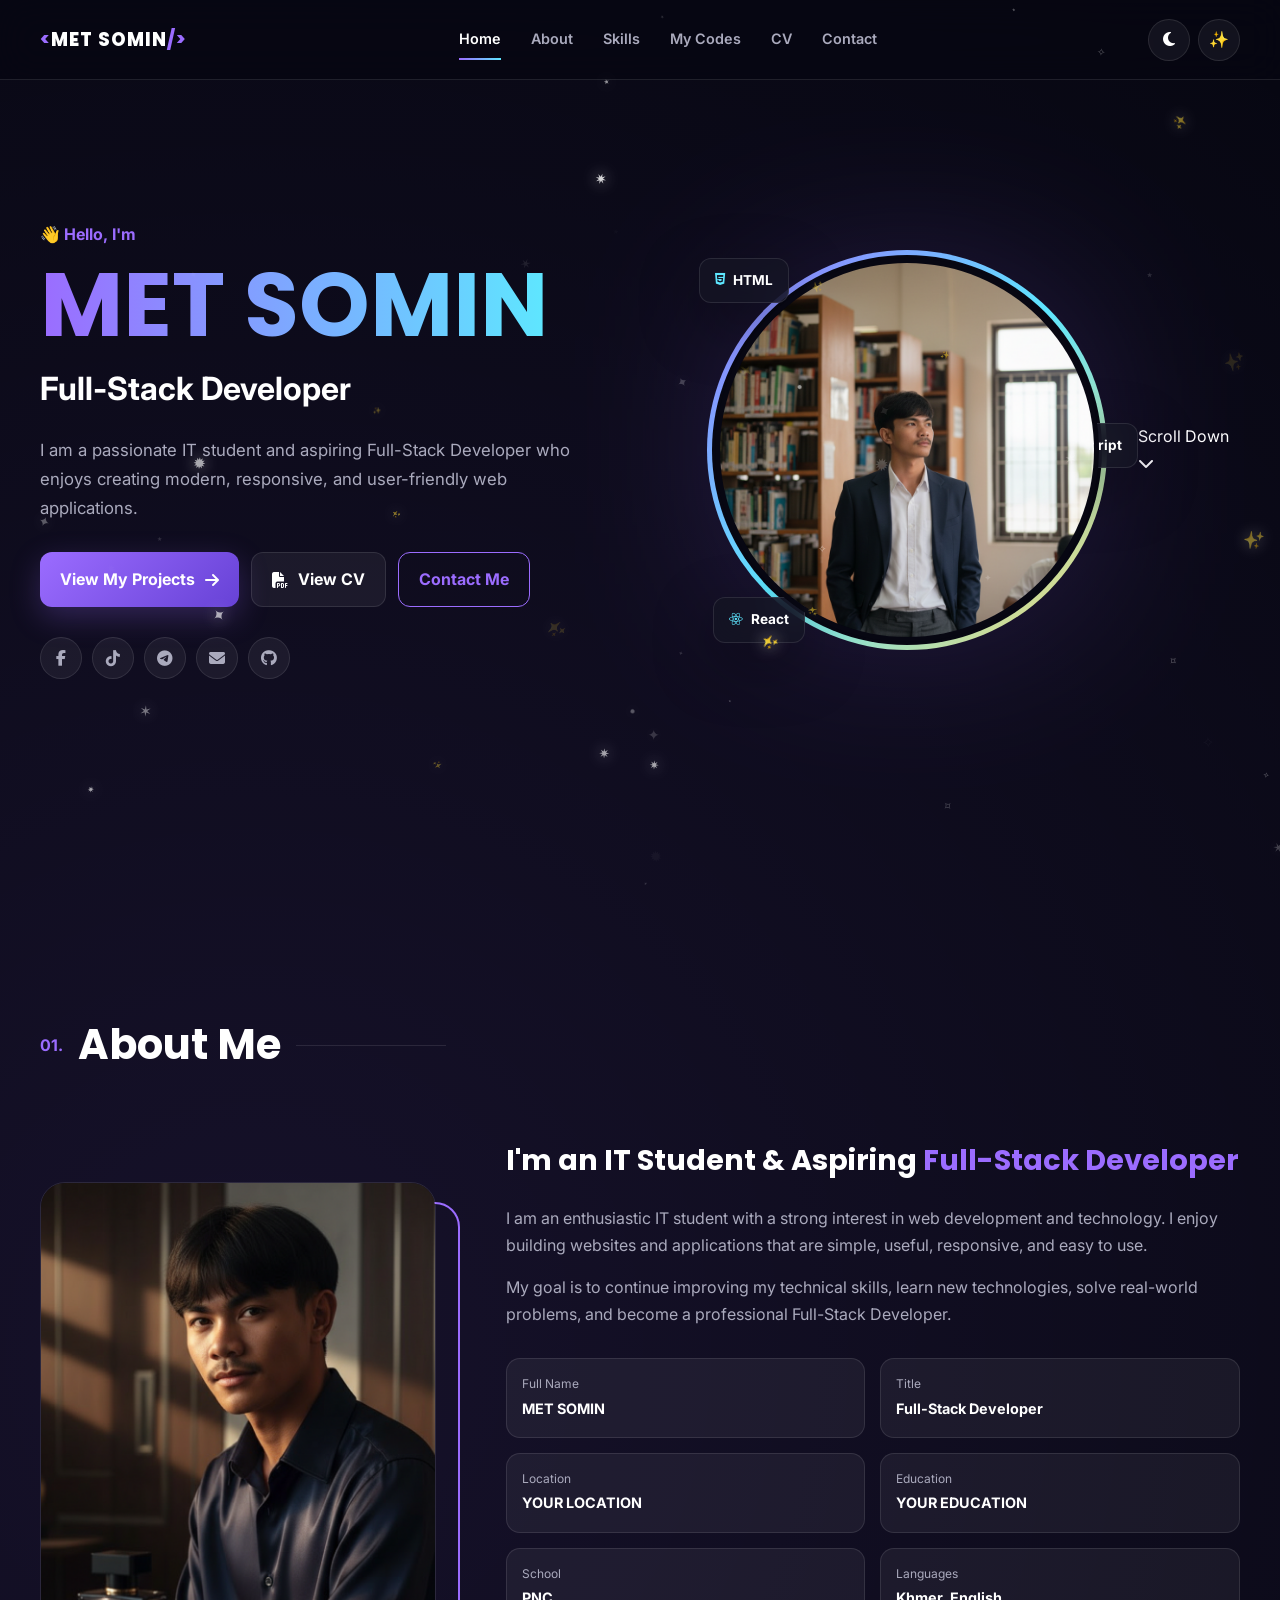
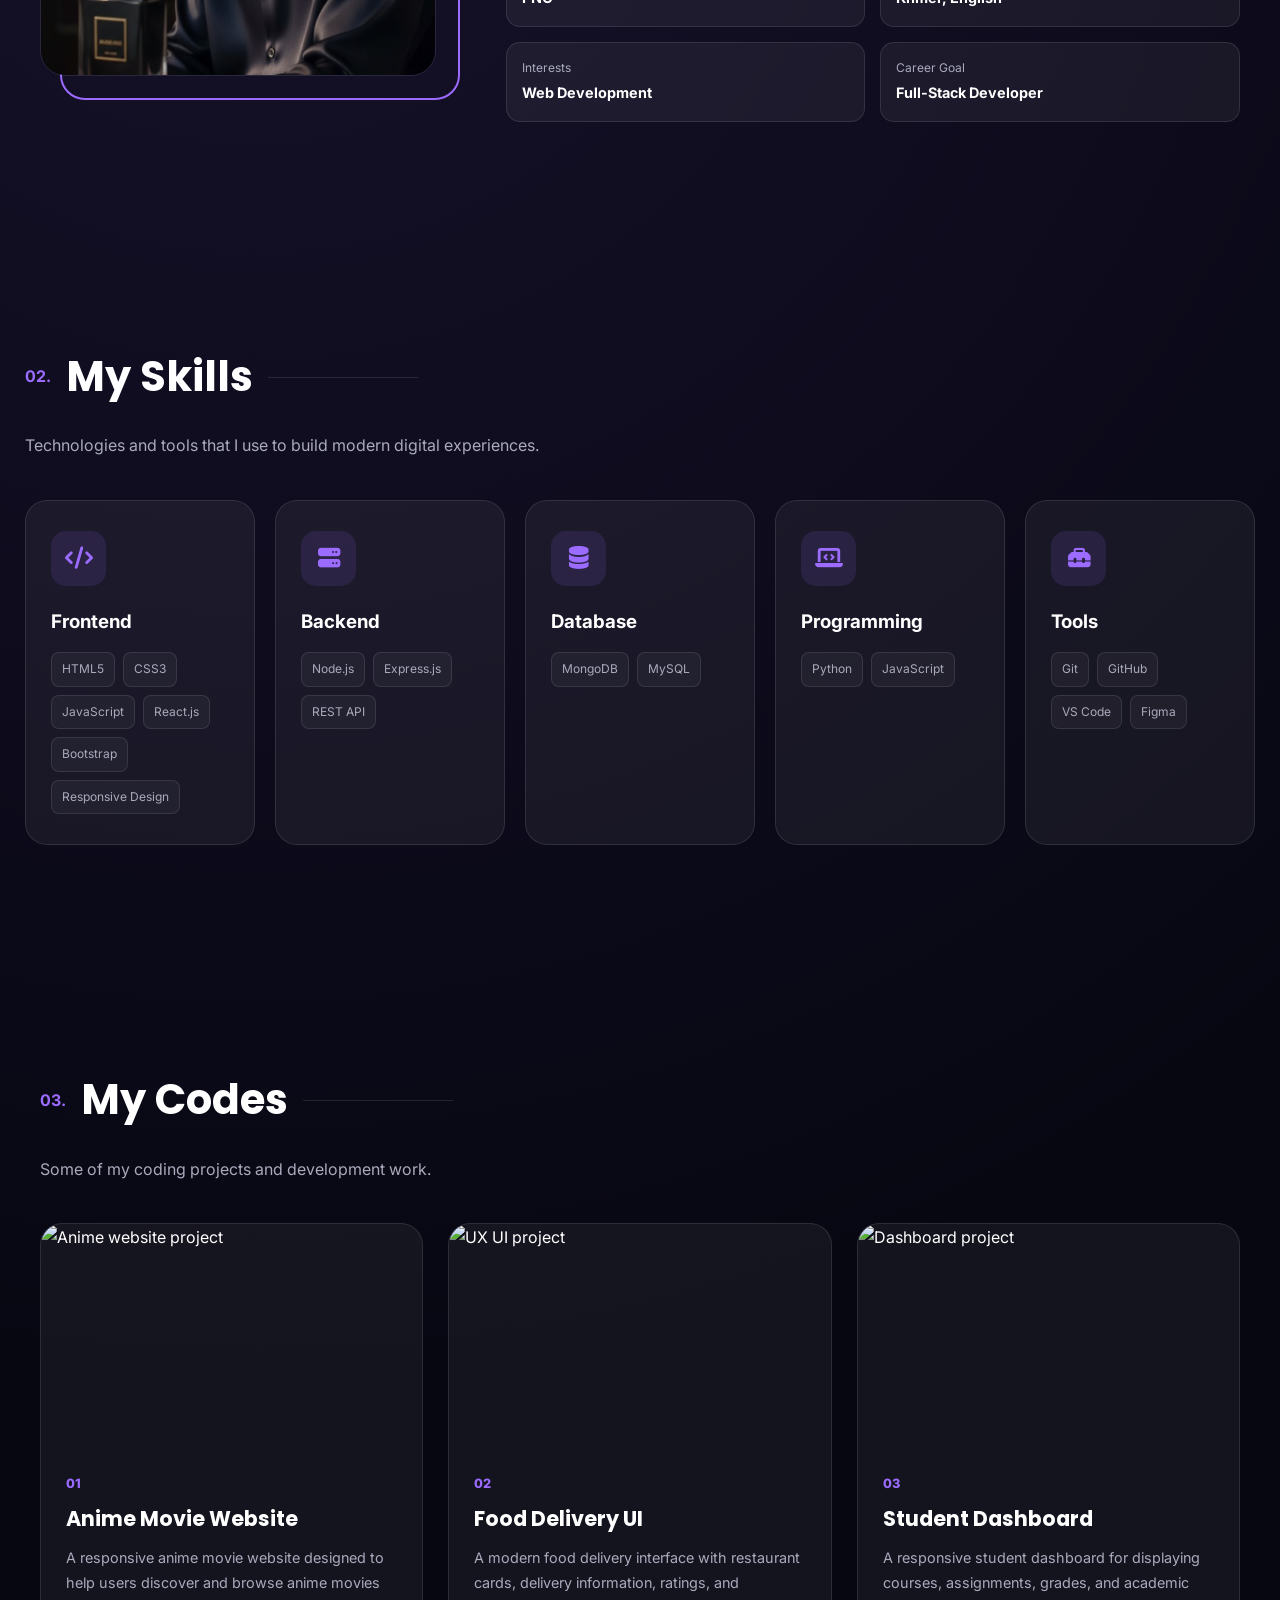
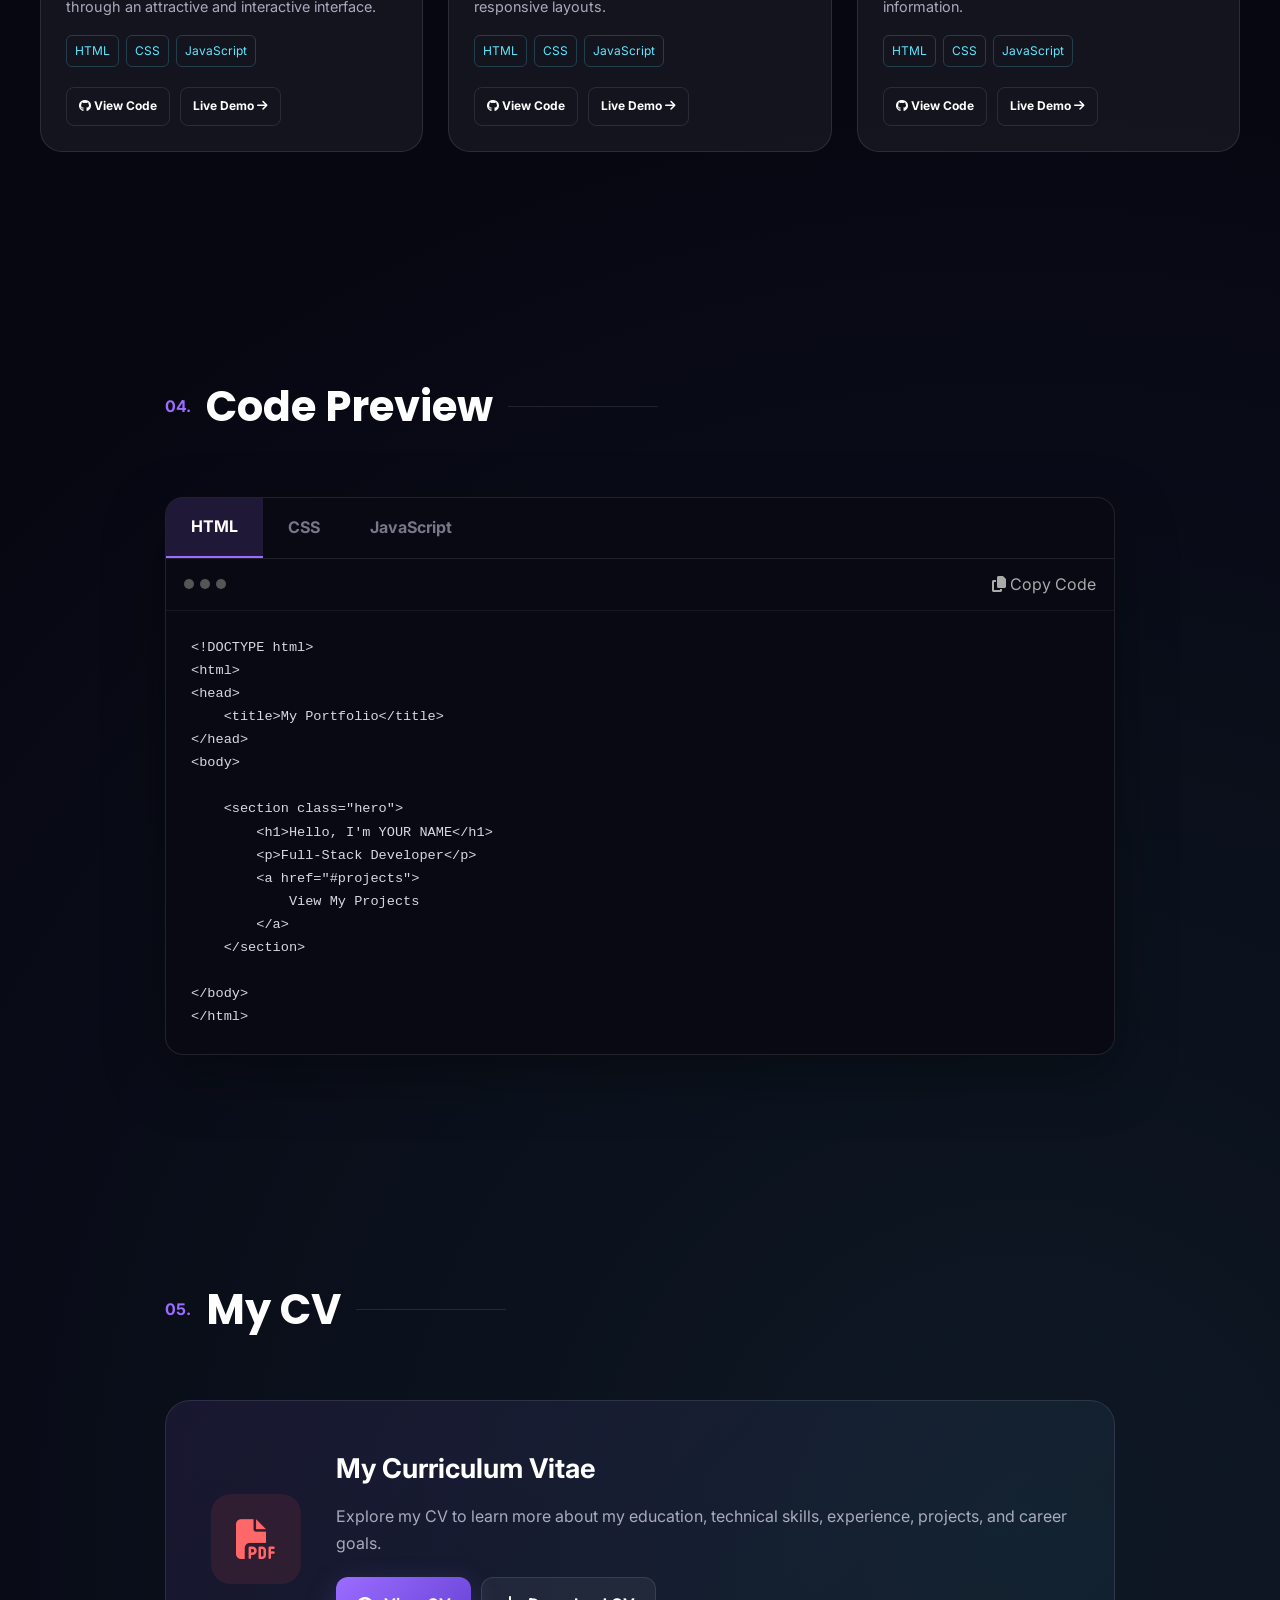
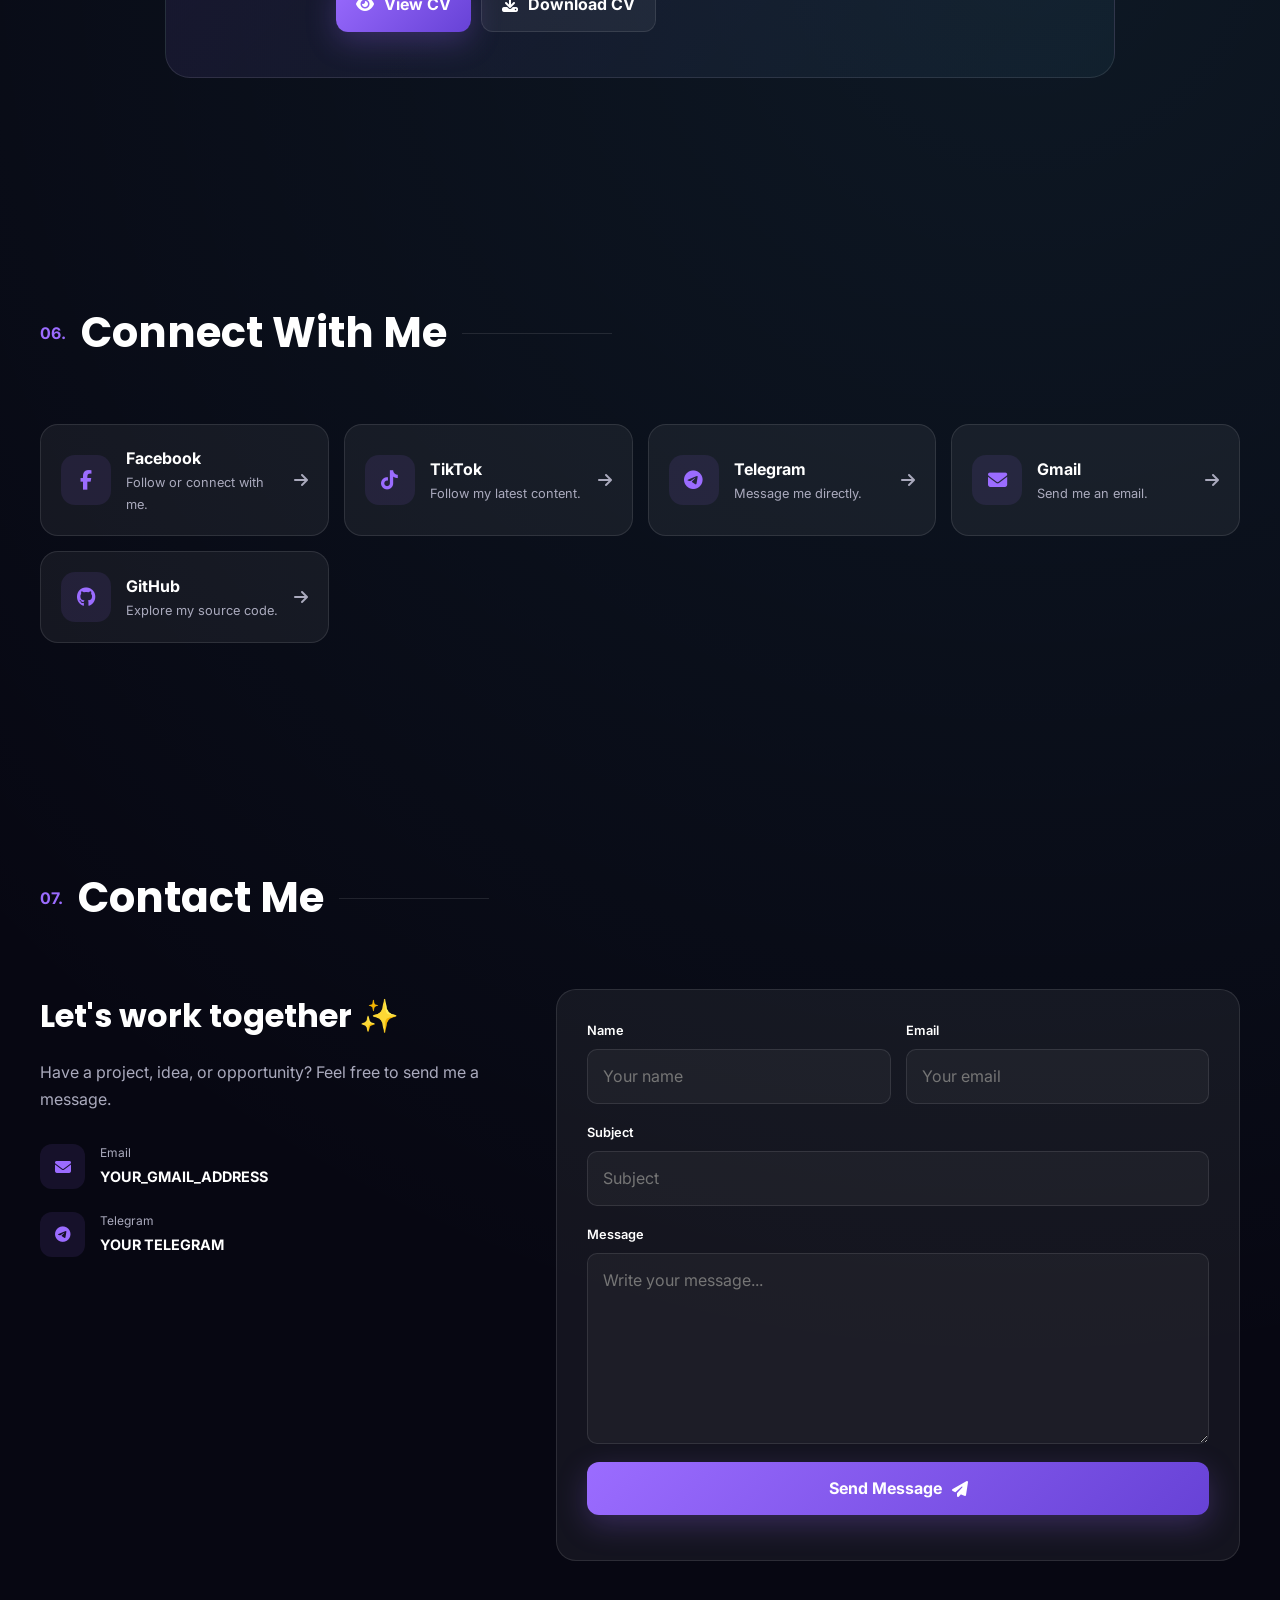
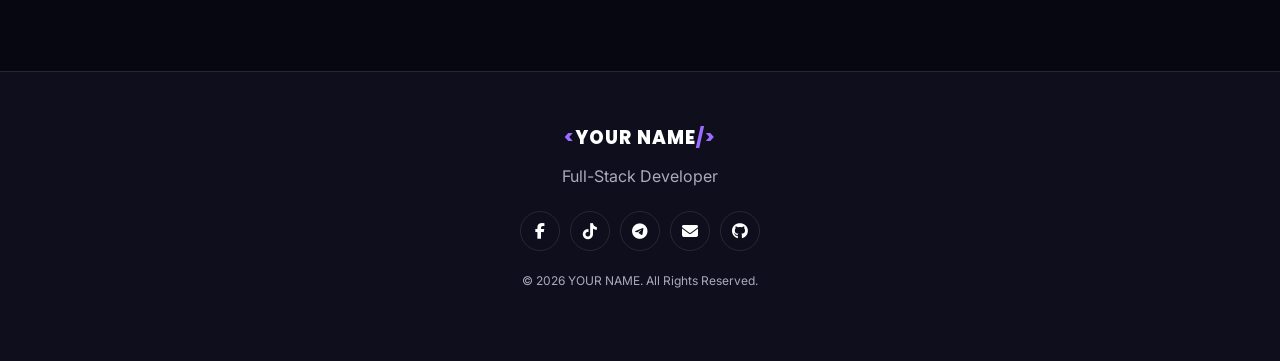
==== index.html @ 74f1720f "create hosting website" ====
<!DOCTYPE html>
<html lang="en">
<head>
    <meta charset="UTF-8">
    <meta name="viewport" content="width=device-width, initial-scale=1.0">

    <meta name="description"
        content="Personal portfolio of a Full-Stack Developer and IT Student.">

    <title>MET SOMIN | Full-Stack Developer</title>

    <!-- Google Font -->
    <link rel="preconnect" href="https://fonts.googleapis.com">
    <link rel="preconnect" href="https://fonts.gstatic.com" crossorigin>
    <link
        href="https://fonts.googleapis.com/css2?family=Inter:wght@400;500;600;700;800&family=Poppins:wght@400;500;600;700;800&display=swap"
        rel="stylesheet">

    <!-- Font Awesome -->
    <link
        rel="stylesheet"
        href="https://cdnjs.cloudflare.com/ajax/libs/font-awesome/6.5.2/css/all.min.css">

    <link rel="stylesheet" href="./CSS/style.css">
</head>

<body>

    <!-- Falling Sparkles -->
    <canvas id="sparkleCanvas"></canvas>

    <!-- ================= NAVBAR ================= -->
    <header class="navbar">
        <div class="nav-container">

            <a href="#home" class="logo">
                <span>&lt;</span>MET SOMIN<span>/&gt;</span>
            </a>

            <nav id="navMenu">
                <a href="#home" class="nav-link active">Home</a>
                <a href="#about" class="nav-link">About</a>
                <a href="#skills" class="nav-link">Skills</a>
                <a href="#projects" class="nav-link">My Codes</a>
                <a href="#cv" class="nav-link">CV</a>
                <a href="#contact" class="nav-link">Contact</a>
            </nav>

            <div class="nav-actions">
                <button id="themeBtn" class="icon-btn" title="Change theme">
                    <i class="fas fa-moon"></i>
                </button>

                <button id="sparkleBtn" class="icon-btn" title="Toggle sparkles">
                    ✨
                </button>

                <button id="menuBtn" class="menu-btn">
                    <i class="fas fa-bars"></i>
                </button>
            </div>

        </div>
    </header>


    <!-- ================= HERO ================= -->
    <main>

        <section id="home" class="hero section">

            <div class="hero-content">

                <div class="hero-text reveal">

                    <p class="small-title">
                        👋 Hello, I'm
                    </p>

                    <h1>
                        <span>MET SOMIN</span>
                    </h1>

                    <h2>
                        Full-Stack Developer
                    </h2>

                    <p class="hero-description">
                        I am a passionate IT student and aspiring Full-Stack
                        Developer who enjoys creating modern, responsive,
                        and user-friendly web applications.
                    </p>

                    <div class="hero-buttons">
                        <a href="#projects" class="btn primary-btn">
                            View My Projects
                            <i class="fas fa-arrow-right"></i>
                        </a>

                        <a href="YOUR_CV.pdf"
                           class="btn secondary-btn"
                           target="_blank">
                            <i class="fas fa-file-pdf"></i>
                            View CV
                        </a>

                        <a href="#contact" class="btn outline-btn">
                            Contact Me
                        </a>
                    </div>

                    <!-- Social icons -->
                    <div class="social-icons">

                        <a href="YOUR_FACEBOOK_URL"
                           target="_blank"
                           aria-label="Facebook">
                            <i class="fab fa-facebook-f"></i>
                        </a>

                        <a href="YOUR_TIKTOK_URL"
                           target="_blank"
                           aria-label="TikTok">
                            <i class="fab fa-tiktok"></i>
                        </a>

                        <a href="YOUR_TELEGRAM_URL"
                           target="_blank"
                           aria-label="Telegram">
                            <i class="fab fa-telegram"></i>
                        </a>

                        <a href="mailto:YOUR_GMAIL_ADDRESS"
                           aria-label="Gmail">
                            <i class="fas fa-envelope"></i>
                        </a>

                        <a href="YOUR_GITHUB_URL"
                           target="_blank"
                           aria-label="GitHub">
                            <i class="fab fa-github"></i>
                        </a>

                    </div>

                </div>


                <!-- Profile Image -->
                <div class="hero-image reveal">

                    <div class="image-glow"></div>

                    <div class="profile-wrapper">
                        <img
                            src="./Images/Formal Student Portrait.png"
                            alt="Profile picture of YOUR NAME">
                    </div>

                    <div class="floating-card card-one">
                        <i class="fab fa-html5"></i>
                        HTML
                    </div>

                    <div class="floating-card card-two">
                        <i class="fab fa-js"></i>
                        JavaScript
                    </div>

                    <div class="floating-card card-three">
                        <i class="fab fa-react"></i>
                        React
                    </div>

                </div>

            </div>

            <div class="scroll-down">
                <a href="#about">
                    <span>Scroll Down</span>
                    <i class="fas fa-chevron-down"></i>
                </a>
            </div>

        </section>


        <!-- ================= ABOUT ================= -->
        <section id="about" class="section">

            <div class="section-title reveal">
                <span>01.</span>
                <h2>About Me</h2>
                <div></div>
            </div>

            <div class="about-grid">

                <div class="about-image reveal">
                    <img
                        src="./Images/Perfume Promotion.png"
                        alt="YOUR NAME">
                </div>

                <div class="about-content reveal">

                    <h3>
                        I'm an IT Student & Aspiring
                        <span>Full-Stack Developer</span>
                    </h3>

                    <p>
                        I am an enthusiastic IT student with a strong interest
                        in web development and technology. I enjoy building
                        websites and applications that are simple, useful,
                        responsive, and easy to use.
                    </p>

                    <p>
                        My goal is to continue improving my technical skills,
                        learn new technologies, solve real-world problems,
                        and become a professional Full-Stack Developer.
                    </p>

                    <div class="info-grid">

                        <div class="info-item">
                            <span>Full Name</span>
                            <strong>MET SOMIN</strong>
                        </div>

                        <div class="info-item">
                            <span>Title</span>
                            <strong>Full-Stack Developer</strong>
                        </div>

                        <div class="info-item">
                            <span>Location</span>
                            <strong>YOUR LOCATION</strong>
                        </div>

                        <div class="info-item">
                            <span>Education</span>
                            <strong>YOUR EDUCATION</strong>
                        </div>

                        <div class="info-item">
                            <span>School</span>
                            <strong>PNC</strong>
                        </div>

                        <div class="info-item">
                            <span>Languages</span>
                            <strong>Khmer, English</strong>
                        </div>

                        <div class="info-item">
                            <span>Interests</span>
                            <strong>Web Development</strong>
                        </div>

                        <div class="info-item">
                            <span>Career Goal</span>
                            <strong>Full-Stack Developer</strong>
                        </div>

                    </div>

                </div>

            </div>

        </section>


        <!-- ================= SKILLS ================= -->
        <section id="skills" class="section skills-section">

            <div class="section-title reveal">
                <span>02.</span>
                <h2>My Skills</h2>
                <div></div>
            </div>

            <p class="section-description reveal">
                Technologies and tools that I use to build modern
                digital experiences.
            </p>

            <div class="skills-grid">

                <div class="skill-card reveal">
                    <div class="skill-icon">
                        <i class="fas fa-code"></i>
                    </div>

                    <h3>Frontend</h3>

                    <div class="skill-list">
                        <span>HTML5</span>
                        <span>CSS3</span>
                        <span>JavaScript</span>
                        <span>React.js</span>
                        <span>Bootstrap</span>
                        <span>Responsive Design</span>
                    </div>
                </div>


                <div class="skill-card reveal">
                    <div class="skill-icon">
                        <i class="fas fa-server"></i>
                    </div>

                    <h3>Backend</h3>

                    <div class="skill-list">
                        <span>Node.js</span>
                        <span>Express.js</span>
                        <span>REST API</span>
                    </div>
                </div>


                <div class="skill-card reveal">
                    <div class="skill-icon">
                        <i class="fas fa-database"></i>
                    </div>

                    <h3>Database</h3>

                    <div class="skill-list">
                        <span>MongoDB</span>
                        <span>MySQL</span>
                    </div>
                </div>


                <div class="skill-card reveal">
                    <div class="skill-icon">
                        <i class="fas fa-laptop-code"></i>
                    </div>

                    <h3>Programming</h3>

                    <div class="skill-list">
                        <span>Python</span>
                        <span>JavaScript</span>
                    </div>
                </div>


                <div class="skill-card reveal">
                    <div class="skill-icon">
                        <i class="fas fa-toolbox"></i>
                    </div>

                    <h3>Tools</h3>

                    <div class="skill-list">
                        <span>Git</span>
                        <span>GitHub</span>
                        <span>VS Code</span>
                        <span>Figma</span>
                    </div>
                </div>

            </div>

        </section>


        <!-- ================= PROJECTS ================= -->
        <section id="projects" class="section">

            <div class="section-title reveal">
                <span>03.</span>
                <h2>My Codes</h2>
                <div></div>
            </div>

            <p class="section-description reveal">
                Some of my coding projects and development work.
            </p>

            <div class="projects-grid">

                <!-- Project 1 -->
                <article class="project-card reveal">

                    <div class="project-image">
                        <img
                            src="https://images.unsplash.com/photo-1550745165-9bc0b252726f?auto=format&fit=crop&w=900&q=80"
                            alt="Anime website project">

                        <div class="project-overlay">
                            <a href="YOUR_GITHUB_URL"
                               target="_blank">
                                <i class="fab fa-github"></i>
                            </a>

                            <a href="#"
                               target="_blank">
                                <i class="fas fa-external-link-alt"></i>
                            </a>
                        </div>
                    </div>

                    <div class="project-content">

                        <span class="project-number">01</span>

                        <h3>Anime Movie Website</h3>

                        <p>
                            A responsive anime movie website designed to
                            help users discover and browse anime movies
                            through an attractive and interactive interface.
                        </p>

                        <div class="technologies">
                            <span>HTML</span>
                            <span>CSS</span>
                            <span>JavaScript</span>
                        </div>

                        <div class="project-buttons">
                            <a href="YOUR_GITHUB_URL"
                               target="_blank"
                               class="small-btn">
                                <i class="fab fa-github"></i>
                                View Code
                            </a>

                            <a href="#"
                               class="small-btn">
                                Live Demo
                                <i class="fas fa-arrow-right"></i>
                            </a>
                        </div>

                    </div>

                </article>


                <!-- Project 2 -->
                <article class="project-card reveal">

                    <div class="project-image">
                        <img
                            src="https://images.unsplash.com/photo-1559028012-481c04fa702d?auto=format&fit=crop&w=900&q=80"
                            alt="UX UI project">

                        <div class="project-overlay">
                            <a href="YOUR_GITHUB_URL"
                               target="_blank">
                                <i class="fab fa-github"></i>
                            </a>

                            <a href="#">
                                <i class="fas fa-external-link-alt"></i>
                            </a>
                        </div>
                    </div>

                    <div class="project-content">

                        <span class="project-number">02</span>

                        <h3>Food Delivery UI</h3>

                        <p>
                            A modern food delivery interface with restaurant
                            cards, delivery information, ratings, and
                            responsive layouts.
                        </p>

                        <div class="technologies">
                            <span>HTML</span>
                            <span>CSS</span>
                            <span>JavaScript</span>
                        </div>

                        <div class="project-buttons">
                            <a href="YOUR_GITHUB_URL"
                               target="_blank"
                               class="small-btn">
                                <i class="fab fa-github"></i>
                                View Code
                            </a>

                            <a href="#"
                               class="small-btn">
                                Live Demo
                                <i class="fas fa-arrow-right"></i>
                            </a>
                        </div>

                    </div>

                </article>


                <!-- Project 3 -->
                <article class="project-card reveal">

                    <div class="project-image">
                        <img
                            src="https://images.unsplash.com/photo-1460925895917-afdab827c52f?auto=format&fit=crop&w=900&q=80"
                            alt="Dashboard project">

                        <div class="project-overlay">
                            <a href="YOUR_GITHUB_URL"
                               target="_blank">
                                <i class="fab fa-github"></i>
                            </a>

                            <a href="#">
                                <i class="fas fa-external-link-alt"></i>
                            </a>
                        </div>
                    </div>

                    <div class="project-content">

                        <span class="project-number">03</span>

                        <h3>Student Dashboard</h3>

                        <p>
                            A responsive student dashboard for displaying
                            courses, assignments, grades, and academic
                            information.
                        </p>

                        <div class="technologies">
                            <span>HTML</span>
                            <span>CSS</span>
                            <span>JavaScript</span>
                        </div>

                        <div class="project-buttons">
                            <a href="YOUR_GITHUB_URL"
                               target="_blank"
                               class="small-btn">
                                <i class="fab fa-github"></i>
                                View Code
                            </a>

                            <a href="#"
                               class="small-btn">
                                Live Demo
                                <i class="fas fa-arrow-right"></i>
                            </a>
                        </div>

                    </div>

                </article>

            </div>

        </section>


        <!-- ================= CODE PREVIEW ================= -->
        <section class="section code-section">

            <div class="section-title reveal">
                <span>04.</span>
                <h2>Code Preview</h2>
                <div></div>
            </div>

            <div class="code-container reveal">

                <div class="code-tabs">

                    <button class="code-tab active"
                            data-code="html">
                        HTML
                    </button>

                    <button class="code-tab"
                            data-code="css">
                        CSS
                    </button>

                    <button class="code-tab"
                            data-code="javascript">
                        JavaScript
                    </button>

                </div>

                <div class="code-header">
                    <div class="window-dots">
                        <span></span>
                        <span></span>
                        <span></span>
                    </div>

                    <button id="copyCode">
                        <i class="fas fa-copy"></i>
                        Copy Code
                    </button>
                </div>

                <pre><code id="codeDisplay"></code></pre>

            </div>

        </section>


        <!-- ================= CV ================= -->
        <section id="cv" class="section cv-section">

            <div class="section-title reveal">
                <span>05.</span>
                <h2>My CV</h2>
                <div></div>
            </div>

            <div class="cv-card reveal">

                <div class="cv-icon">
                    <i class="fas fa-file-pdf"></i>
                </div>

                <div class="cv-content">
                    <h3>My Curriculum Vitae</h3>

                    <p>
                        Explore my CV to learn more about my education,
                        technical skills, experience, projects, and
                        career goals.
                    </p>

                    <div class="cv-buttons">

                        <a href="./Images/1efd3f63-4b4e-42d4-b0aa-8f53fbdeb914.png"
                           target="_blank"
                           class="btn primary-btn">
                            <i class="fas fa-eye"></i>
                            View CV
                        </a>

                        <a href="./Images/1efd3f63-4b4e-42d4-b0aa-8f53fbdeb914.png"
                           download
                           class="btn secondary-btn">
                            <i class="fas fa-download"></i>
                            Download CV
                        </a>

                    </div>
                </div>

            </div>

        </section>


        <!-- ================= SOCIAL ================= -->
        <section class="section social-section">

            <div class="section-title reveal">
                <span>06.</span>
                <h2>Connect With Me</h2>
                <div></div>
            </div>

            <div class="social-grid">

                <a href="YOUR_FACEBOOK_URL"
                   target="_blank"
                   class="social-card facebook reveal">

                    <div class="social-card-icon">
                        <i class="fab fa-facebook-f"></i>
                    </div>

                    <div>
                        <h3>Facebook</h3>
                        <p>Follow or connect with me.</p>
                    </div>

                    <i class="fas fa-arrow-right"></i>

                </a>


                <a href="YOUR_TIKTOK_URL"
                   target="_blank"
                   class="social-card tiktok reveal">

                    <div class="social-card-icon">
                        <i class="fab fa-tiktok"></i>
                    </div>

                    <div>
                        <h3>TikTok</h3>
                        <p>Follow my latest content.</p>
                    </div>

                    <i class="fas fa-arrow-right"></i>

                </a>


                <a href="YOUR_TELEGRAM_URL"
                   target="_blank"
                   class="social-card telegram reveal">

                    <div class="social-card-icon">
                        <i class="fab fa-telegram"></i>
                    </div>

                    <div>
                        <h3>Telegram</h3>
                        <p>Message me directly.</p>
                    </div>

                    <i class="fas fa-arrow-right"></i>

                </a>


                <a href="mailto:YOUR_GMAIL_ADDRESS"
                   class="social-card gmail reveal">

                    <div class="social-card-icon">
                        <i class="fas fa-envelope"></i>
                    </div>

                    <div>
                        <h3>Gmail</h3>
                        <p>Send me an email.</p>
                    </div>

                    <i class="fas fa-arrow-right"></i>

                </a>


                <a href="YOUR_GITHUB_URL"
                   target="_blank"
                   class="social-card github reveal">

                    <div class="social-card-icon">
                        <i class="fab fa-github"></i>
                    </div>

                    <div>
                        <h3>GitHub</h3>
                        <p>Explore my source code.</p>
                    </div>

                    <i class="fas fa-arrow-right"></i>

                </a>

            </div>

        </section>


        <!-- ================= CONTACT ================= -->
        <section id="contact" class="section contact-section">

            <div class="section-title reveal">
                <span>07.</span>
                <h2>Contact Me</h2>
                <div></div>
            </div>

            <div class="contact-grid">

                <div class="contact-info reveal">

                    <h3>
                        Let's work together
                        <span>✨</span>
                    </h3>

                    <p>
                        Have a project, idea, or opportunity?
                        Feel free to send me a message.
                    </p>

                    <div class="contact-item">
                        <i class="fas fa-envelope"></i>
                        <div>
                            <span>Email</span>
                            <strong>YOUR_GMAIL_ADDRESS</strong>
                        </div>
                    </div>

                    <div class="contact-item">
                        <i class="fab fa-telegram"></i>
                        <div>
                            <span>Telegram</span>
                            <strong>YOUR TELEGRAM</strong>
                        </div>
                    </div>

                </div>


                <form id="contactForm" class="contact-form reveal">

                    <div class="input-row">

                        <div class="input-group">
                            <label for="name">Name</label>
                            <input
                                type="text"
                                id="name"
                                placeholder="Your name"
                                required>
                        </div>

                        <div class="input-group">
                            <label for="email">Email</label>
                            <input
                                type="email"
                                id="email"
                                placeholder="Your email"
                                required>
                        </div>

                    </div>

                    <div class="input-group">
                        <label for="subject">Subject</label>
                        <input
                            type="text"
                            id="subject"
                            placeholder="Subject"
                            required>
                    </div>

                    <div class="input-group">
                        <label for="message">Message</label>
                        <textarea
                            id="message"
                            rows="6"
                            placeholder="Write your message..."
                            required></textarea>
                    </div>

                    <button type="submit"
                            class="btn primary-btn submit-btn">

                        <span>Send Message</span>
                        <i class="fas fa-paper-plane"></i>

                    </button>

                    <div id="formMessage"></div>

                </form>

            </div>

        </section>

    </main>


    <!-- ================= FOOTER ================= -->
    <footer>

        <div class="footer-content">

            <a href="#home" class="logo">
                <span>&lt;</span>YOUR NAME<span>/&gt;</span>
            </a>

            <p>
                Full-Stack Developer
            </p>

            <div class="footer-social">

                <a href="YOUR_FACEBOOK_URL"
                   target="_blank">
                    <i class="fab fa-facebook-f"></i>
                </a>

                <a href="YOUR_TIKTOK_URL"
                   target="_blank">
                    <i class="fab fa-tiktok"></i>
                </a>

                <a href="YOUR_TELEGRAM_URL"
                   target="_blank">
                    <i class="fab fa-telegram"></i>
                </a>

                <a href="mailto:YOUR_GMAIL_ADDRESS">
                    <i class="fas fa-envelope"></i>
                </a>

                <a href="YOUR_GITHUB_URL"
                   target="_blank">
                    <i class="fab fa-github"></i>
                </a>

            </div>

            <p class="copyright">
                © 2026 YOUR NAME. All Rights Reserved.
            </p>

        </div>

    </footer>


    <!-- Back To Top -->
    <button id="topBtn" class="top-btn">
        <i class="fas fa-arrow-up"></i>
    </button>

    <script src="./JS/style.js"></script>

</body>
</html>
---- CSS/style.css ----
/* ================================
   VARIABLES
================================ */

:root {
    --bg: #070712;
    --bg-secondary: #0e0e1d;
    --card: rgba(255, 255, 255, 0.055);

    --text: #ffffff;
    --text-secondary: #aaaabd;

    --primary: #9b6cff;
    --secondary: #5ee7ff;
    --gold: #ffd76a;

    --border: rgba(255, 255, 255, 0.1);

    --shadow:
        0 20px 60px rgba(0, 0, 0, 0.35);

    --radius: 22px;

    --nav-height: 80px;
}

.light-theme {
    --bg: #f6f7fb;
    --bg-secondary: #ffffff;
    --card: rgba(255, 255, 255, 0.85);

    --text: #151522;
    --text-secondary: #606070;

    --border: rgba(0, 0, 0, 0.08);

    --shadow:
        0 20px 50px rgba(20, 20, 40, 0.1);
}


/* ================================
   RESET
================================ */

* {
    margin: 0;
    padding: 0;
    box-sizing: border-box;
}

html {
    scroll-behavior: smooth;
    scroll-padding-top: 90px;
}

body {
    font-family: "Inter", sans-serif;
    background:
        radial-gradient(
            circle at 20% 20%,
            rgba(155, 108, 255, 0.1),
            transparent 30%
        ),
        radial-gradient(
            circle at 80% 70%,
            rgba(94, 231, 255, 0.08),
            transparent 30%
        ),
        var(--bg);

    color: var(--text);
    line-height: 1.7;
    overflow-x: hidden;

    transition:
        background 0.3s ease,
        color 0.3s ease;
}

body::selection {
    background: var(--primary);
    color: white;
}

a {
    text-decoration: none;
    color: inherit;
}

button,
input,
textarea {
    font: inherit;
}

button {
    cursor: pointer;
}

img {
    max-width: 100%;
    display: block;
}


/* ================================
   SPARKLE CANVAS
================================ */

#sparkleCanvas {
    position: fixed;
    inset: 0;

    width: 100%;
    height: 100%;

    pointer-events: none;
    z-index: 9999;
}


/* ================================
   NAVBAR
================================ */

.navbar {
    position: fixed;
    top: 0;
    left: 0;

    width: 100%;
    height: var(--nav-height);

    z-index: 1000;

    background: rgba(7, 7, 18, 0.7);
    backdrop-filter: blur(18px);
    -webkit-backdrop-filter: blur(18px);

    border-bottom: 1px solid var(--border);
}

.light-theme .navbar {
    background: rgba(255, 255, 255, 0.75);
}

.nav-container {
    max-width: 1250px;
    height: 100%;

    margin: auto;
    padding: 0 25px;

    display: flex;
    align-items: center;
    justify-content: space-between;
}

.logo {
    font-family: "Poppins", sans-serif;
    font-size: 1.15rem;
    font-weight: 800;

    letter-spacing: 1px;

    white-space: nowrap;
}

.logo span {
    color: var(--primary);
}

nav {
    display: flex;
    align-items: center;
    gap: 30px;
}

.nav-link {
    position: relative;

    color: var(--text-secondary);

    font-size: 0.9rem;
    font-weight: 600;

    transition: 0.3s;
}

.nav-link:hover,
.nav-link.active {
    color: var(--text);
}

.nav-link::after {
    content: "";

    position: absolute;

    width: 0;
    height: 2px;

    left: 0;
    bottom: -8px;

    background:
        linear-gradient(
            90deg,
            var(--primary),
            var(--secondary)
        );

    transition: 0.3s;
}

.nav-link:hover::after,
.nav-link.active::after {
    width: 100%;
}

.nav-actions {
    display: flex;
    gap: 8px;
    align-items: center;
}

.icon-btn,
.menu-btn {
    width: 42px;
    height: 42px;

    border: 1px solid var(--border);
    border-radius: 50%;

    background: var(--card);
    color: var(--text);

    transition: 0.3s;
}

.icon-btn:hover,
.menu-btn:hover {
    transform: translateY(-3px);
    border-color: var(--primary);

    box-shadow:
        0 0 20px rgba(155, 108, 255, 0.25);
}

.menu-btn {
    display: none;
}


/* ================================
   GENERAL
================================ */

.section {
    max-width: 1250px;

    margin: auto;
    padding: 110px 25px;
}

.section-title {
    display: flex;
    align-items: center;
    gap: 15px;

    margin-bottom: 55px;
}

.section-title span {
    color: var(--primary);
    font-weight: 700;
}

.section-title h2 {
    font-family: "Poppins", sans-serif;
    font-size: clamp(1.8rem, 4vw, 2.6rem);
}

.section-title div {
    width: 150px;
    height: 1px;

    background: var(--border);
}

.section-description {
    color: var(--text-secondary);

    max-width: 600px;

    margin-top: -35px;
    margin-bottom: 40px;
}


/* ================================
   HERO
================================ */

.hero {
    min-height: 100vh;

    display: flex;
    align-items: center;

    position: relative;
}

.hero-content {
    width: 100%;

    display: grid;
    grid-template-columns: 1.1fr 0.9fr;

    gap: 70px;
    align-items: center;
}

.small-title {
    color: var(--primary);

    font-weight: 700;

    margin-bottom: 10px;
}

.hero h1 {
    font-family: "Poppins", sans-serif;

    font-size: clamp(3rem, 7vw, 6rem);

    line-height: 1.05;

    margin-bottom: 10px;
}

.hero h1 span {
    background:
        linear-gradient(
            90deg,
            var(--primary),
            var(--secondary),
            var(--gold)
        );

    background-size: 200%;

    -webkit-background-clip: text;
    background-clip: text;

    color: transparent;

    animation: gradientMove 5s infinite;
}

@keyframes gradientMove {

    0% {
        background-position: 0%;
    }

    50% {
        background-position: 100%;
    }

    100% {
        background-position: 0%;
    }
}

.hero h2 {
    color: var(--text);

    font-size: clamp(1.3rem, 3vw, 2rem);

    margin-bottom: 20px;
}

.hero-description {
    color: var(--text-secondary);

    max-width: 650px;

    font-size: 1.05rem;

    margin-bottom: 30px;
}

.hero-buttons {
    display: flex;
    flex-wrap: wrap;
    gap: 12px;
}

.btn {
    display: inline-flex;

    align-items: center;
    justify-content: center;

    gap: 10px;

    padding: 13px 20px;

    border-radius: 12px;

    font-weight: 700;

    transition: 0.3s;
}

.primary-btn {
    color: white;

    background:
        linear-gradient(
            135deg,
            var(--primary),
            #6742d6
        );

    box-shadow:
        0 10px 30px rgba(155, 108, 255, 0.25);
}

.primary-btn:hover {
    transform: translateY(-4px);

    box-shadow:
        0 15px 40px rgba(155, 108, 255, 0.4);
}

.secondary-btn {
    border: 1px solid var(--border);

    background: var(--card);
}

.secondary-btn:hover {
    border-color: var(--secondary);
    transform: translateY(-4px);
}

.outline-btn {
    border: 1px solid var(--primary);
    color: var(--primary);
}

.outline-btn:hover {
    background: var(--primary);
    color: white;
    transform: translateY(-4px);
}

.social-icons {
    display: flex;
    gap: 10px;

    margin-top: 30px;
}

.social-icons a {
    width: 42px;
    height: 42px;

    display: grid;
    place-items: center;

    border: 1px solid var(--border);

    border-radius: 50%;

    color: var(--text-secondary);

    background: var(--card);

    transition: 0.3s;
}

.social-icons a:hover {
    color: white;

    border-color: var(--primary);

    background: var(--primary);

    transform:
        translateY(-5px)
        rotate(5deg);

    box-shadow:
        0 10px 25px rgba(155, 108, 255, 0.3);
}


/* ================================
   PROFILE IMAGE
================================ */

.hero-image {
    position: relative;

    display: grid;
    place-items: center;

    min-height: 550px;
}

.profile-wrapper {
    position: relative;

    width: min(400px, 80vw);
    aspect-ratio: 1;

    padding: 8px;

    border-radius: 50%;

    background:
        linear-gradient(
            135deg,
            var(--primary),
            var(--secondary),
            var(--gold)
        );

    animation: floating 5s ease-in-out infinite;
}

.profile-wrapper::before {
    content: "";

    position: absolute;

    inset: 5px;

    border-radius: 50%;

    background: var(--bg);

    z-index: 0;
}

.profile-wrapper img {
    position: relative;

    width: 100%;
    height: 100%;

    object-fit: cover;

    border-radius: 50%;

    z-index: 1;

    border: 5px solid var(--bg);
}

@keyframes floating {

    0%,
    100% {
        transform: translateY(0);
    }

    50% {
        transform: translateY(-15px);
    }
}

.image-glow {
    position: absolute;

    width: 300px;
    height: 300px;

    background: var(--primary);

    filter: blur(100px);

    opacity: 0.25;
}

.floating-card {
    position: absolute;

    display: flex;
    align-items: center;
    gap: 8px;

    padding: 10px 15px;

    background: rgba(20, 20, 35, 0.8);

    backdrop-filter: blur(15px);

    border: 1px solid var(--border);

    border-radius: 12px;

    box-shadow: var(--shadow);

    font-size: 0.85rem;
    font-weight: 700;
}

.floating-card i {
    color: var(--secondary);
}

.card-one {
    top: 15%;
    left: 5%;
}

.card-two {
    right: 0;
    top: 45%;
}

.card-three {
    bottom: 15%;
    left: 8%;
}


/* ================================
   ABOUT
================================ */

.about-grid {
    display: grid;

    grid-template-columns:
        0.7fr 1.3fr;

    gap: 70px;

    align-items: center;
}

.about-image {
    position: relative;
}

.about-image::before {
    content: "";

    position: absolute;

    width: 100%;
    height: 100%;

    border: 2px solid var(--primary);

    border-radius: 25px;

    top: 20px;
    left: 20px;

    z-index: -1;
}

.about-image img {
    border-radius: 25px;

    aspect-ratio: 4 / 5;

    object-fit: cover;

    border: 1px solid var(--border);
}

.about-content h3 {
    font-family: "Poppins", sans-serif;

    font-size: 1.8rem;

    margin-bottom: 20px;
}

.about-content h3 span {
    color: var(--primary);
}

.about-content p {
    color: var(--text-secondary);

    margin-bottom: 15px;
}

.info-grid {
    display: grid;

    grid-template-columns: repeat(2, 1fr);

    gap: 15px;

    margin-top: 30px;
}

.info-item {
    padding: 15px;

    background: var(--card);

    border: 1px solid var(--border);

    border-radius: 14px;
}

.info-item span {
    display: block;

    color: var(--text-secondary);

    font-size: 0.75rem;
}

.info-item strong {
    font-size: 0.9rem;
}


/* ================================
   SKILLS
================================ */

.skills-section {
    max-width: 1400px;
}

.skills-grid {
    display: grid;

    grid-template-columns:
        repeat(auto-fit, minmax(210px, 1fr));

    gap: 20px;
}

.skill-card {
    padding: 30px 25px;

    background: var(--card);

    border: 1px solid var(--border);

    border-radius: var(--radius);

    transition: 0.4s;
}

.skill-card:hover {
    transform: translateY(-10px);

    border-color: var(--primary);

    box-shadow:
        0 20px 50px rgba(155, 108, 255, 0.12);
}

.skill-icon {
    width: 55px;
    height: 55px;

    display: grid;
    place-items: center;

    border-radius: 15px;

    background:
        rgba(155, 108, 255, 0.12);

    color: var(--primary);

    font-size: 1.4rem;

    margin-bottom: 20px;
}

.skill-card h3 {
    margin-bottom: 15px;
}

.skill-list {
    display: flex;

    flex-wrap: wrap;

    gap: 8px;
}

.skill-list span {
    padding: 6px 10px;

    background: rgba(255, 255, 255, 0.04);

    border: 1px solid var(--border);

    border-radius: 8px;

    color: var(--text-secondary);

    font-size: 0.75rem;
}


/* ================================
   PROJECTS
================================ */

.projects-grid {
    display: grid;

    grid-template-columns:
        repeat(auto-fit, minmax(300px, 1fr));

    gap: 25px;
}

.project-card {
    overflow: hidden;

    background: var(--card);

    border: 1px solid var(--border);

    border-radius: var(--radius);

    transition: 0.4s;
}

.project-card:hover {
    transform: translateY(-10px);

    border-color: var(--primary);

    box-shadow:
        0 25px 60px rgba(0, 0, 0, 0.3);
}

.project-image {
    height: 220px;

    position: relative;

    overflow: hidden;
}

.project-image img {
    width: 100%;
    height: 100%;

    object-fit: cover;

    transition: 0.5s;
}

.project-card:hover .project-image img {
    transform: scale(1.08);
}

.project-overlay {
    position: absolute;

    inset: 0;

    display: flex;

    align-items: center;
    justify-content: center;

    gap: 15px;

    background: rgba(0, 0, 0, 0.6);

    opacity: 0;

    transition: 0.3s;
}

.project-card:hover .project-overlay {
    opacity: 1;
}

.project-overlay a {
    width: 50px;
    height: 50px;

    display: grid;
    place-items: center;

    background: white;

    color: #111;

    border-radius: 50%;
}

.project-content {
    padding: 25px;

    position: relative;
}

.project-number {
    color: var(--primary);

    font-size: 0.8rem;
    font-weight: 800;
}

.project-content h3 {
    font-family: "Poppins", sans-serif;

    font-size: 1.3rem;

    margin: 5px 0 10px;
}

.project-content p {
    color: var(--text-secondary);

    font-size: 0.9rem;

    margin-bottom: 15px;
}

.technologies {
    display: flex;
    flex-wrap: wrap;
    gap: 7px;

    margin-bottom: 20px;
}

.technologies span {
    color: var(--secondary);

    font-size: 0.75rem;

    padding: 5px 8px;

    border: 1px solid rgba(94, 231, 255, 0.2);

    border-radius: 6px;
}

.project-buttons {
    display: flex;
    gap: 10px;
    flex-wrap: wrap;
}

.small-btn {
    padding: 8px 12px;

    border: 1px solid var(--border);

    border-radius: 8px;

    font-size: 0.75rem;
    font-weight: 700;

    transition: 0.3s;
}

.small-btn:hover {
    border-color: var(--primary);
    color: var(--primary);
}


/* ================================
   CODE PREVIEW
================================ */

.code-section {
    max-width: 1000px;
}

.code-container {
    overflow: hidden;

    background: #090914;

    border: 1px solid var(--border);

    border-radius: 18px;

    box-shadow: var(--shadow);
}

.code-tabs {
    display: flex;

    border-bottom: 1px solid var(--border);
}

.code-tab {
    padding: 15px 25px;

    border: 0;

    background: transparent;

    color: #77778a;

    font-weight: 700;
}

.code-tab.active {
    color: white;

    background: rgba(155, 108, 255, 0.15);

    border-bottom: 2px solid var(--primary);
}

.code-header {
    display: flex;

    justify-content: space-between;

    align-items: center;

    padding: 12px 18px;

    border-bottom: 1px solid rgba(255, 255, 255, 0.06);
}

.window-dots {
    display: flex;
    gap: 6px;
}

.window-dots span {
    width: 10px;
    height: 10px;

    border-radius: 50%;

    background: #555;
}

#copyCode {
    border: 0;

    background: transparent;

    color: #aaa;

    cursor: pointer;
}

pre {
    padding: 25px;

    overflow-x: auto;

    min-height: 250px;

    color: #d8d8e5;

    font-size: 0.85rem;

    line-height: 1.7;
}


/* ================================
   CV
================================ */

.cv-section {
    max-width: 1000px;
}

.cv-card {
    display: flex;

    align-items: center;

    gap: 35px;

    padding: 45px;

    border: 1px solid var(--border);

    border-radius: 25px;

    background:
        linear-gradient(
            135deg,
            rgba(155, 108, 255, 0.1),
            rgba(94, 231, 255, 0.05)
        );
}

.cv-icon {
    min-width: 90px;
    height: 90px;

    display: grid;
    place-items: center;

    border-radius: 20px;

    background: rgba(255, 80, 80, 0.1);

    color: #ff6868;

    font-size: 2.5rem;
}

.cv-content h3 {
    font-size: 1.7rem;

    margin-bottom: 10px;
}

.cv-content p {
    color: var(--text-secondary);

    margin-bottom: 20px;
}

.cv-buttons {
    display: flex;

    flex-wrap: wrap;

    gap: 10px;
}


/* ================================
   SOCIAL
================================ */

.social-grid {
    display: grid;

    grid-template-columns:
        repeat(auto-fit, minmax(260px, 1fr));

    gap: 15px;
}

.social-card {
    display: flex;

    align-items: center;

    gap: 15px;

    padding: 20px;

    border: 1px solid var(--border);

    border-radius: 18px;

    background: var(--card);

    transition: 0.3s;
}

.social-card:hover {
    transform: translateY(-5px);

    border-color: var(--primary);
}

.social-card-icon {
    min-width: 50px;
    height: 50px;

    display: grid;
    place-items: center;

    border-radius: 14px;

    background: rgba(155, 108, 255, 0.1);

    color: var(--primary);

    font-size: 1.2rem;
}

.social-card div:nth-child(2) {
    flex: 1;
}

.social-card h3 {
    font-size: 1rem;
}

.social-card p {
    color: var(--text-secondary);

    font-size: 0.8rem;
}

.social-card > i {
    color: var(--text-secondary);
}

.social-card:hover > i {
    color: var(--primary);
    transform: translateX(5px);
}


/* ================================
   CONTACT
================================ */

.contact-grid {
    display: grid;

    grid-template-columns: 0.8fr 1.2fr;

    gap: 60px;
}

.contact-info h3 {
    font-family: "Poppins", sans-serif;

    font-size: 2rem;

    margin-bottom: 15px;
}

.contact-info h3 span {
    color: var(--gold);
}

.contact-info > p {
    color: var(--text-secondary);

    margin-bottom: 30px;
}

.contact-item {
    display: flex;

    align-items: center;

    gap: 15px;

    margin-bottom: 20px;
}

.contact-item > i {
    width: 45px;
    height: 45px;

    display: grid;
    place-items: center;

    border-radius: 12px;

    background: rgba(155, 108, 255, 0.1);

    color: var(--primary);
}

.contact-item span {
    display: block;

    color: var(--text-secondary);

    font-size: 0.75rem;
}

.contact-item strong {
    font-size: 0.9rem;
}

.contact-form {
    padding: 30px;

    border: 1px solid var(--border);

    background: var(--card);

    border-radius: 20px;
}

.input-row {
    display: grid;

    grid-template-columns: 1fr 1fr;

    gap: 15px;
}

.input-group {
    display: flex;

    flex-direction: column;

    margin-bottom: 18px;
}

.input-group label {
    font-size: 0.8rem;

    font-weight: 600;

    margin-bottom: 7px;
}

.input-group input,
.input-group textarea {
    width: 100%;

    padding: 13px 15px;

    color: var(--text);

    background: rgba(255, 255, 255, 0.04);

    border: 1px solid var(--border);

    border-radius: 10px;

    outline: none;

    resize: vertical;

    transition: 0.3s;
}

.input-group input:focus,
.input-group textarea:focus {
    border-color: var(--primary);

    box-shadow:
        0 0 20px rgba(155, 108, 255, 0.1);
}

.submit-btn {
    border: 0;

    width: 100%;
}

#formMessage {
    margin-top: 15px;

    text-align: center;

    font-size: 0.85rem;
}


/* ================================
   FOOTER
================================ */

footer {
    padding: 50px 25px;

    border-top: 1px solid var(--border);

    text-align: center;

    background: var(--bg-secondary);
}

.footer-content > p {
    color: var(--text-secondary);

    margin: 10px 0 20px;
}

.footer-social {
    display: flex;

    justify-content: center;

    gap: 10px;

    margin-bottom: 20px;
}

.footer-social a {
    width: 40px;
    height: 40px;

    display: grid;
    place-items: center;

    border: 1px solid var(--border);

    border-radius: 50%;

    transition: 0.3s;
}

.footer-social a:hover {
    background: var(--primary);

    color: white;

    transform: translateY(-4px);
}

.copyright {
    font-size: 0.75rem;
}


/* ================================
   BACK TO TOP
================================ */

.top-btn {
    position: fixed;

    right: 25px;
    bottom: 25px;

    width: 45px;
    height: 45px;

    display: grid;
    place-items: center;

    border: 0;

    border-radius: 50%;

    color: white;

    background: var(--primary);

    opacity: 0;
    visibility: hidden;

    transform: translateY(20px);

    transition: 0.3s;

    z-index: 500;
}

.top-btn.show {
    opacity: 1;
    visibility: visible;

    transform: translateY(0);
}


/* ================================
   SCROLL ANIMATION
================================ */

.reveal {
    opacity: 0;

    transform: translateY(30px);

    transition:
        opacity 0.8s ease,
        transform 0.8s ease;
}

.reveal.visible {
    opacity: 1;

    transform: translateY(0);
}


/* ================================
   RESPONSIVE
================================ */

@media (max-width: 900px) {

    nav {
        position: absolute;

        top: var(--nav-height);

        left: 0;

        width: 100%;

        padding: 20px;

        display: none;

        flex-direction: column;

        align-items: flex-start;

        gap: 20px;

        background: rgba(10, 10, 25, 0.97);

        backdrop-filter: blur(20px);

        border-bottom: 1px solid var(--border);
    }

    .light-theme nav {
        background: white;
    }

    nav.open {
        display: flex;
    }

    .menu-btn {
        display: block;
    }

    .hero-content {
        grid-template-columns: 1fr;

        text-align: center;
    }

    .hero-description {
        margin-left: auto;
        margin-right: auto;
    }

    .hero-buttons,
    .social-icons {
        justify-content: center;
    }

    .hero-image {
        order: -1;

        min-height: 400px;
    }

    .profile-wrapper {
        width: min(320px, 70vw);
    }

    .about-grid {
        grid-template-columns: 1fr;
    }

    .about-image {
        max-width: 400px;
        margin: auto;
    }

    .contact-grid {
        grid-template-columns: 1fr;
    }
}


@media (max-width: 600px) {

    .section {
        padding: 80px 18px;
    }

    .nav-container {
        padding: 0 18px;
    }

    .logo {
        font-size: 0.9rem;
    }

    .hero h1 {
        font-size: 3rem;
    }

    .hero-buttons {
        flex-direction: column;
    }

    .hero-buttons .btn {
        width: 100%;
    }

    .floating-card {
        display: none;
    }

    .info-grid {
        grid-template-columns: 1fr;
    }

    .input-row {
        grid-template-columns: 1fr;
    }

    .cv-card {
        flex-direction: column;

        text-align: center;

        padding: 30px 20px;
    }

    .cv-buttons {
        justify-content: center;
    }

    .code-tabs {
        overflow-x: auto;
    }

    .code-tab {
        white-space: nowrap;
        padding: 13px 17px;
    }
}


/* ================================
   REDUCED MOTION
================================ */

@media (prefers-reduced-motion: reduce) {

    *,
    *::before,
    *::after {
        animation-duration: 0.01ms !important;
        animation-iteration-count: 1 !important;
        scroll-behavior: auto !important;
        transition-duration: 0.01ms !important;
    }

    #sparkleCanvas {
        display: none;
    }
}
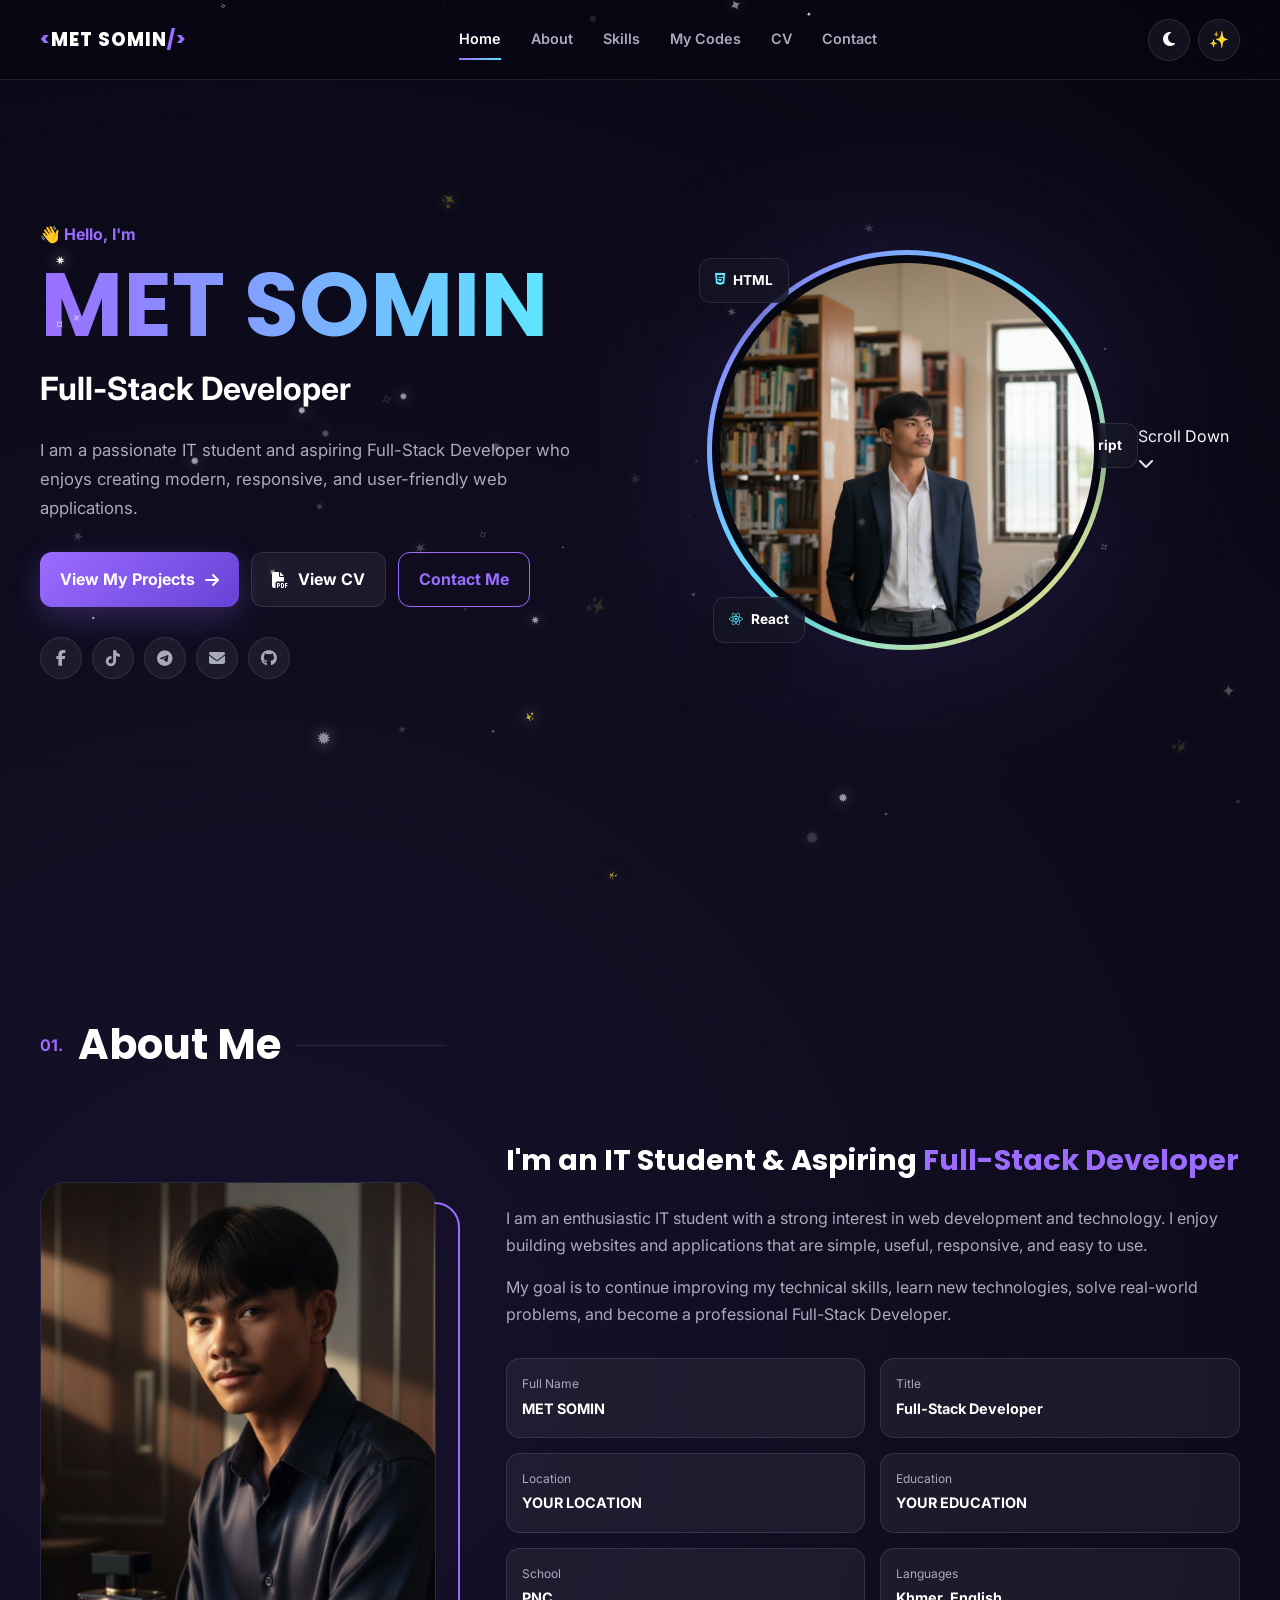
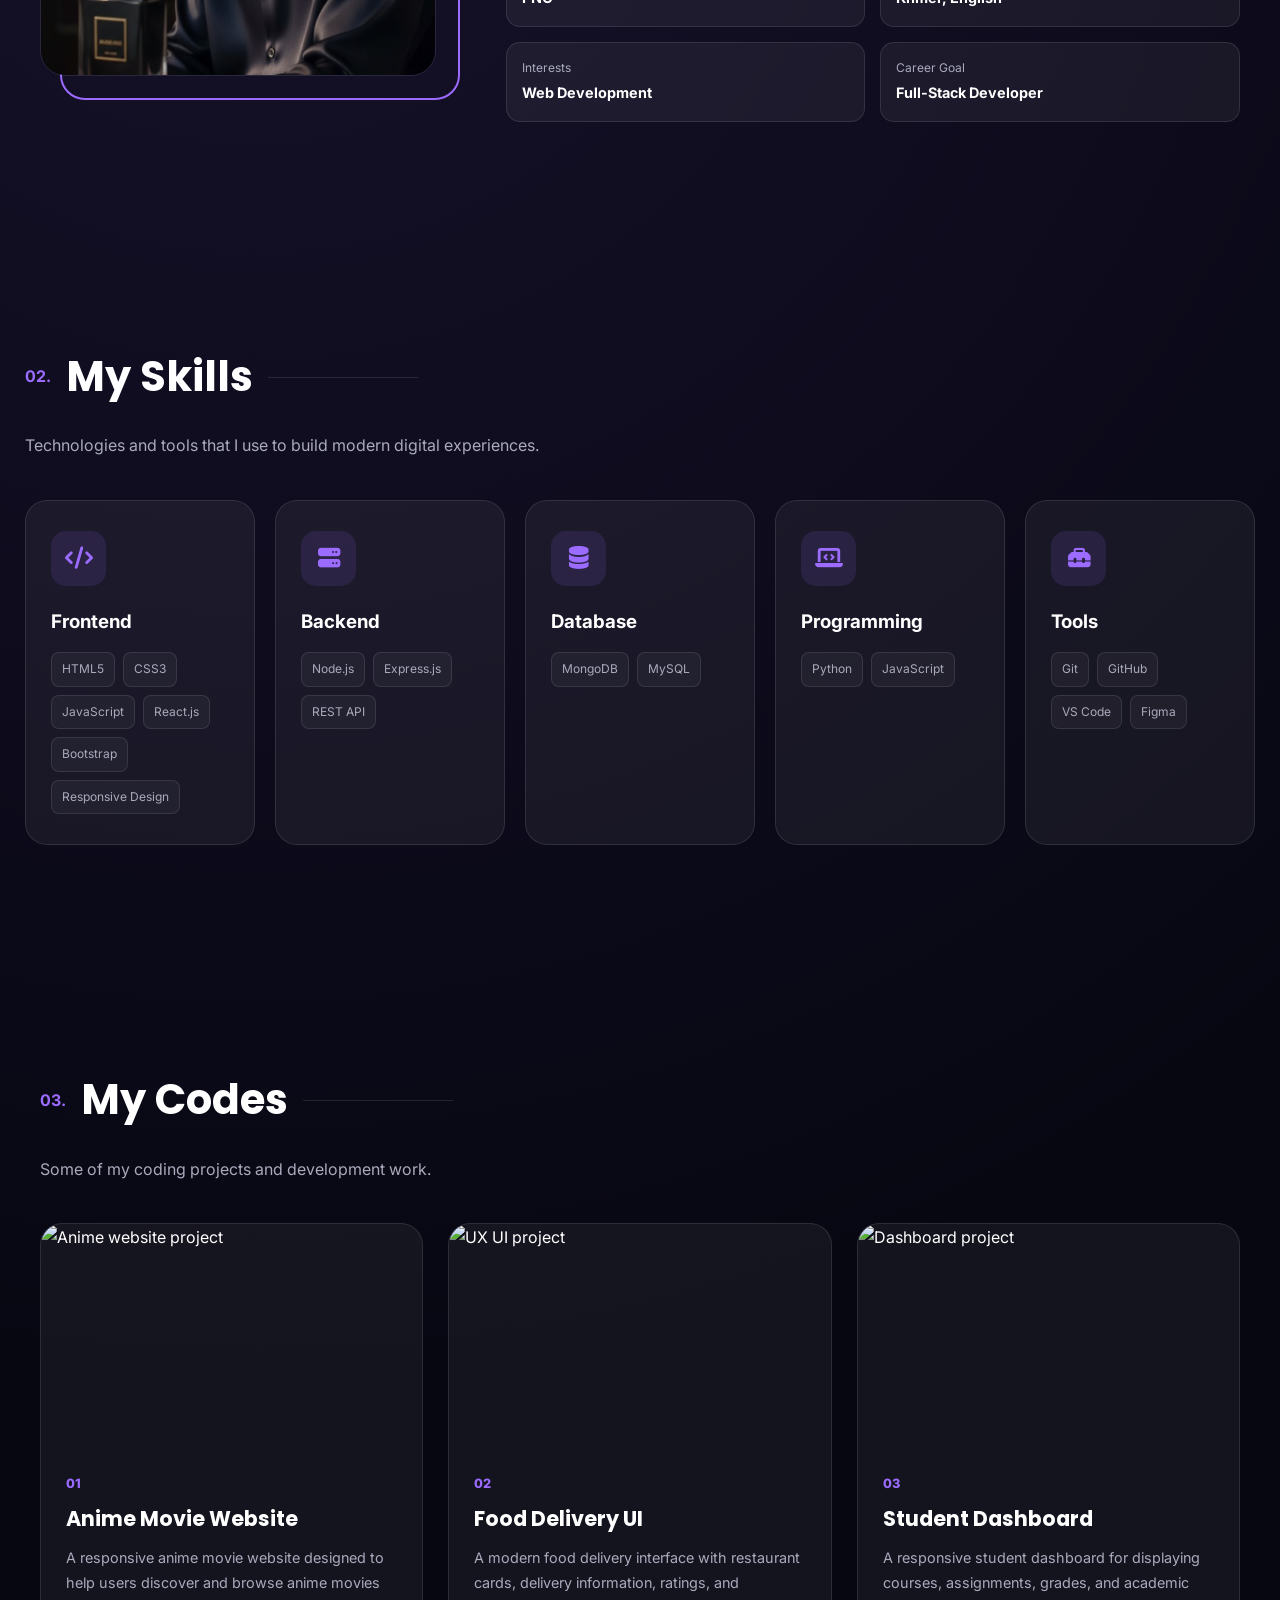
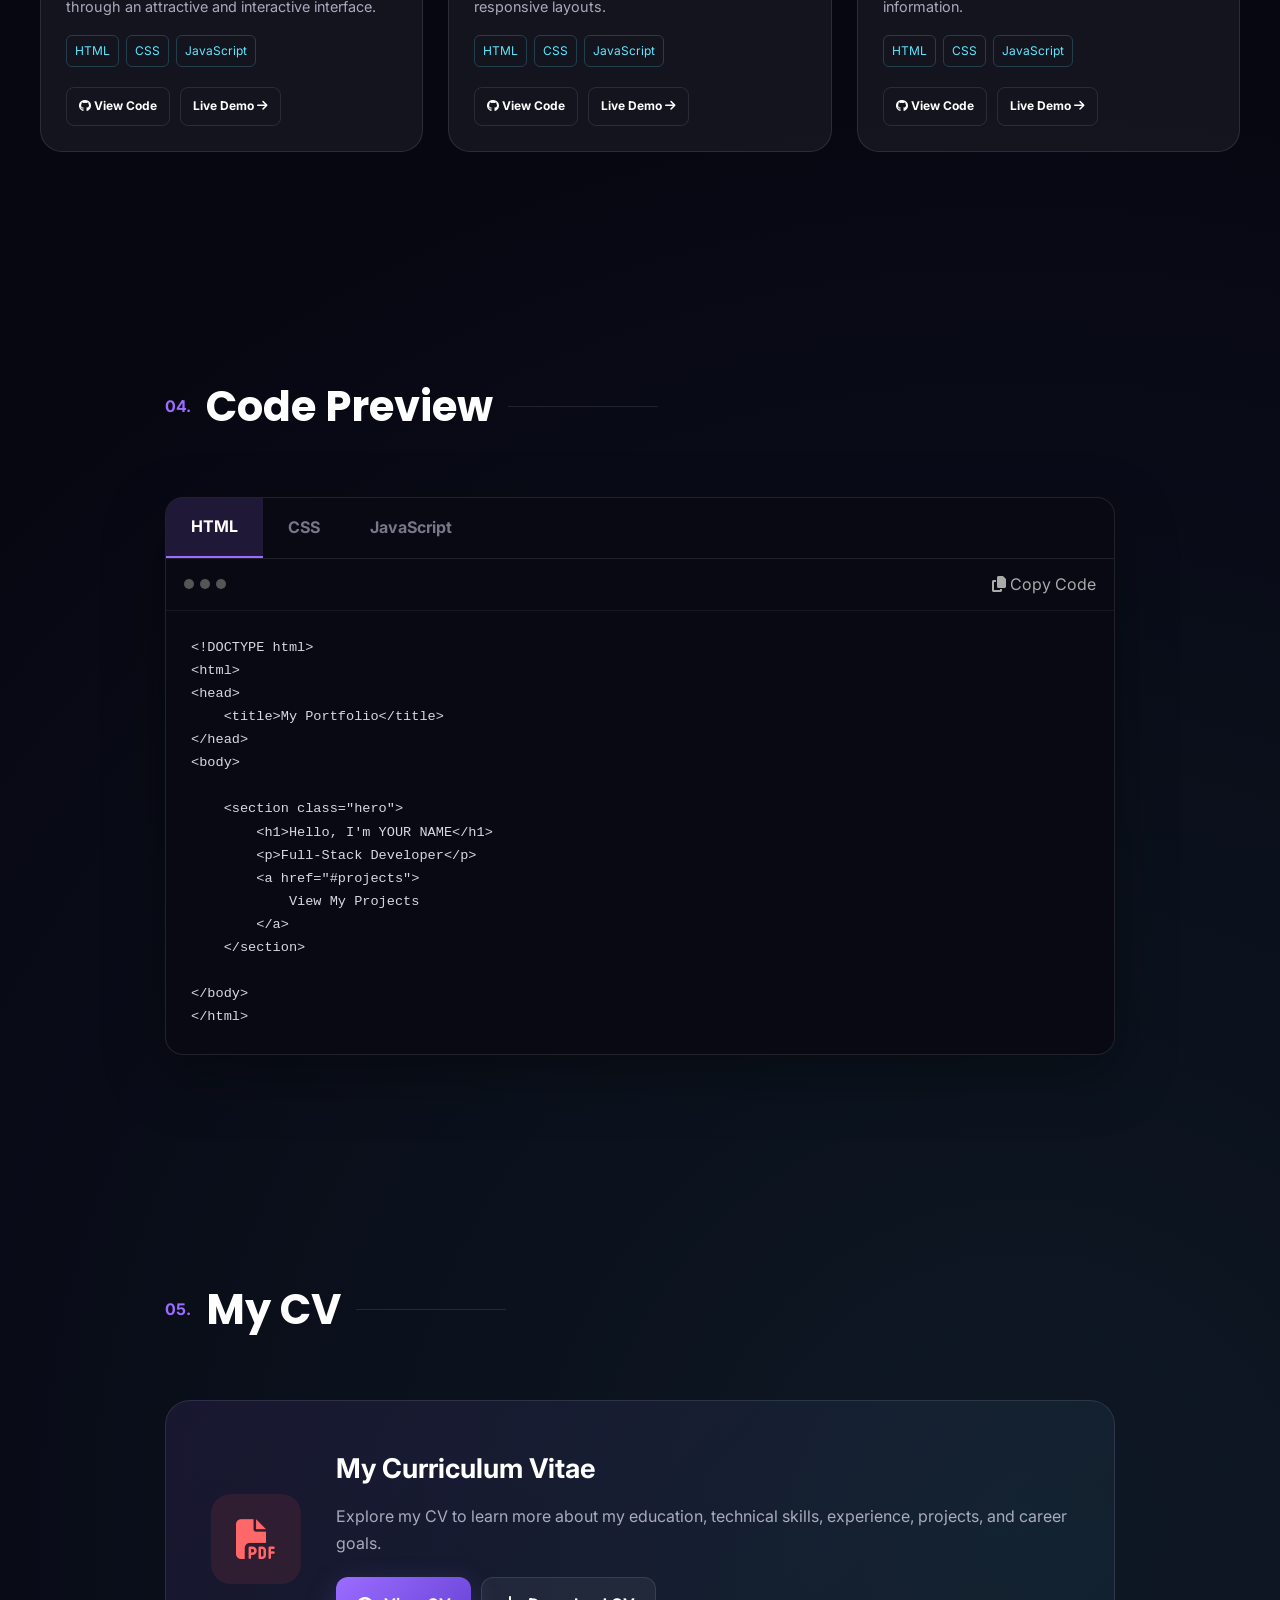
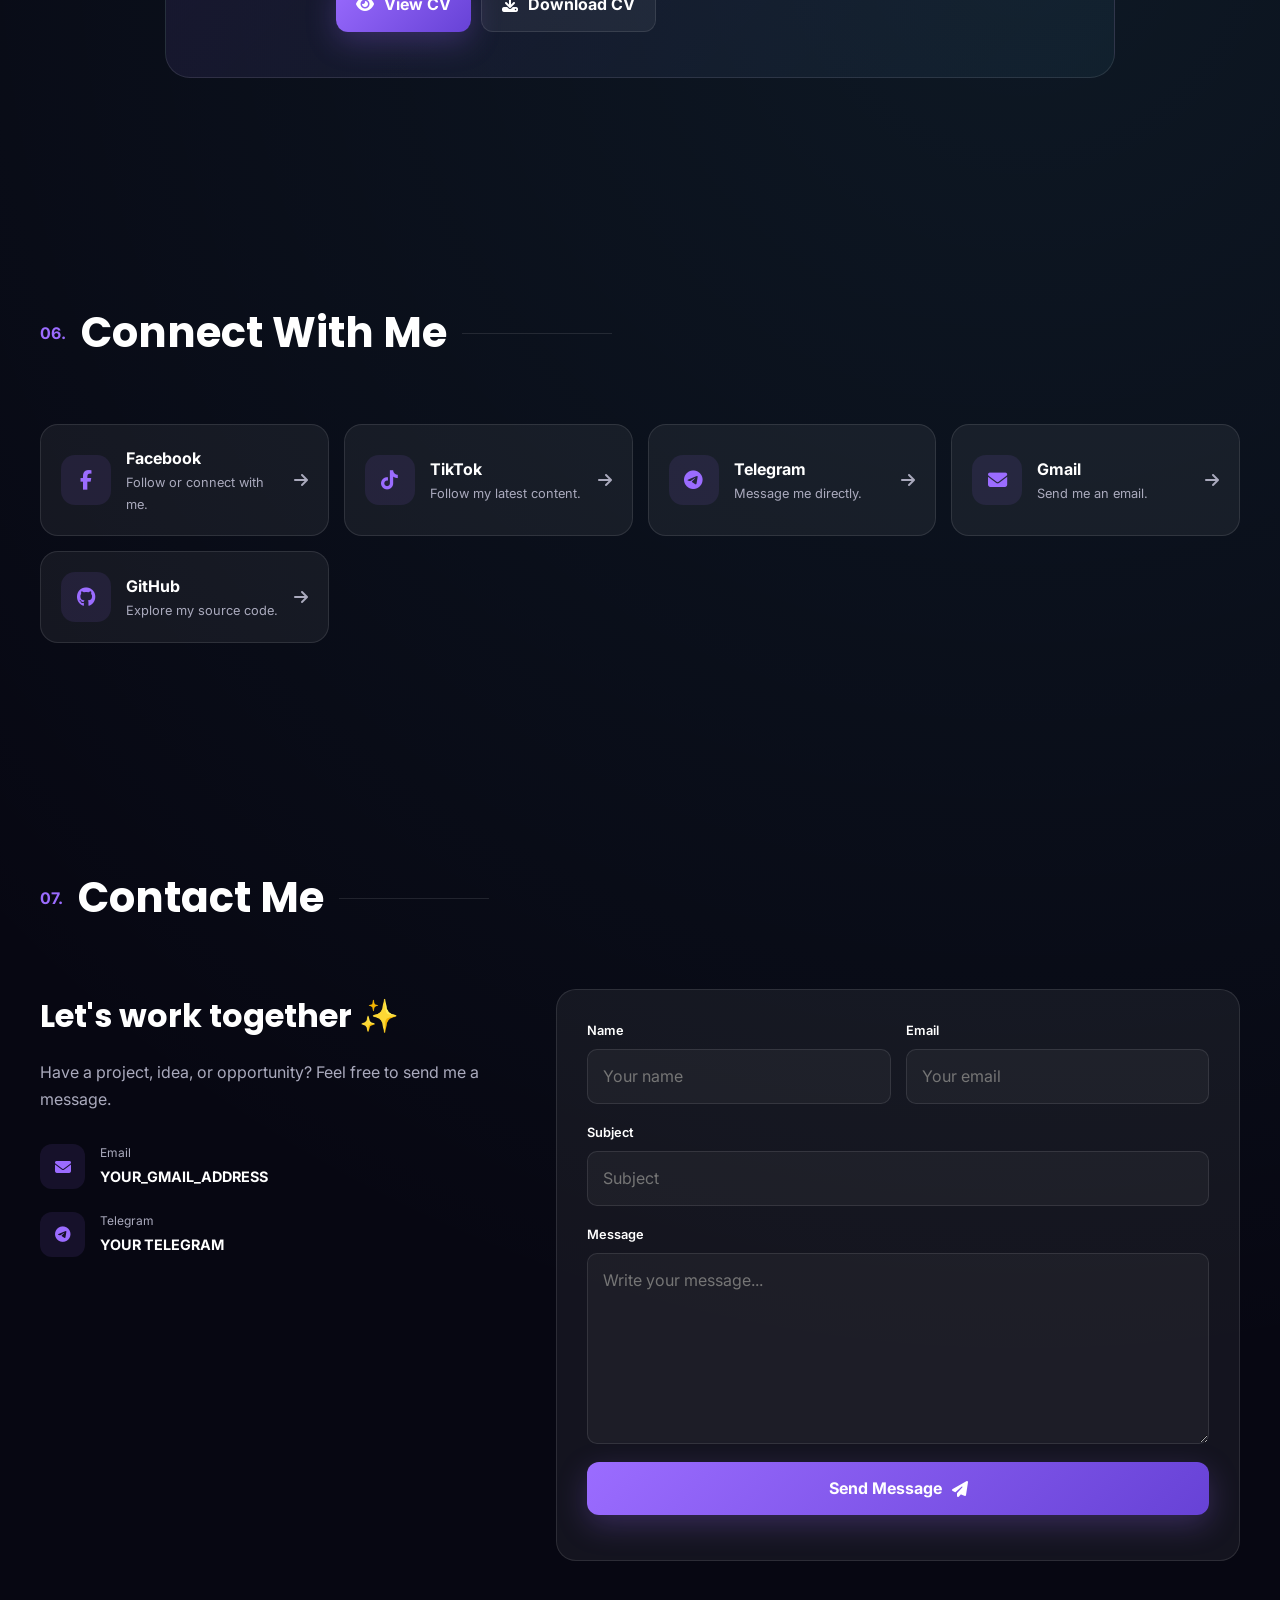
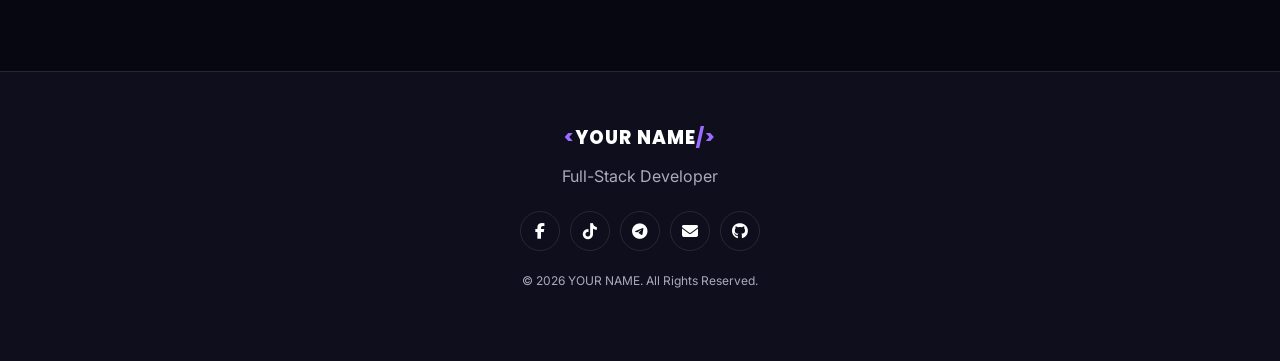
==== commit 0d93fff2: "Create hosting website on google" ====
--- a/index.html
+++ b/index.html
@@ -20,6 +20,7 @@
     <link
         rel="stylesheet"
         href="https://cdnjs.cloudflare.com/ajax/libs/font-awesome/6.5.2/css/all.min.css">
+        <meta name="google-site-verification" content="qPrT-1nkO9HsjhdXryDqFtEL6oJM4kvyOb3QnnLZE6M" />
 
     <link rel="stylesheet" href="./CSS/style.css">
 </head>
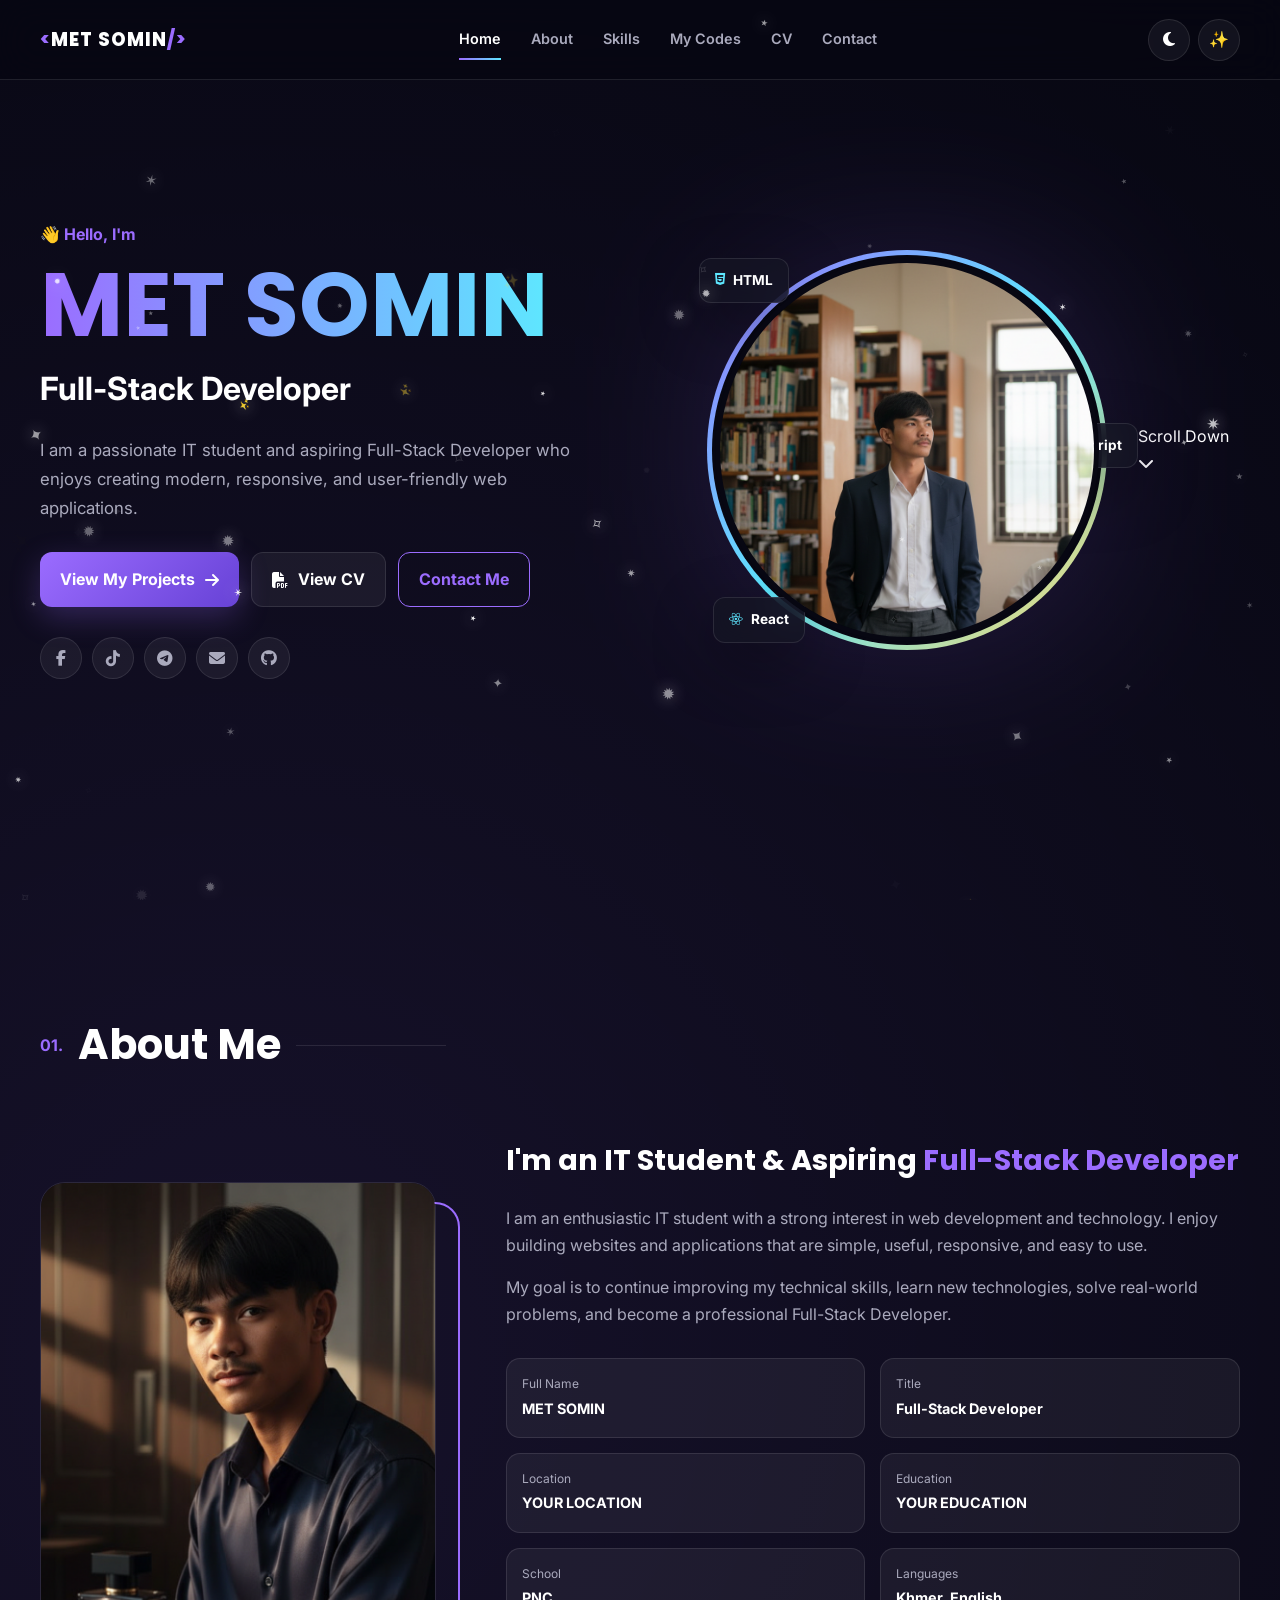
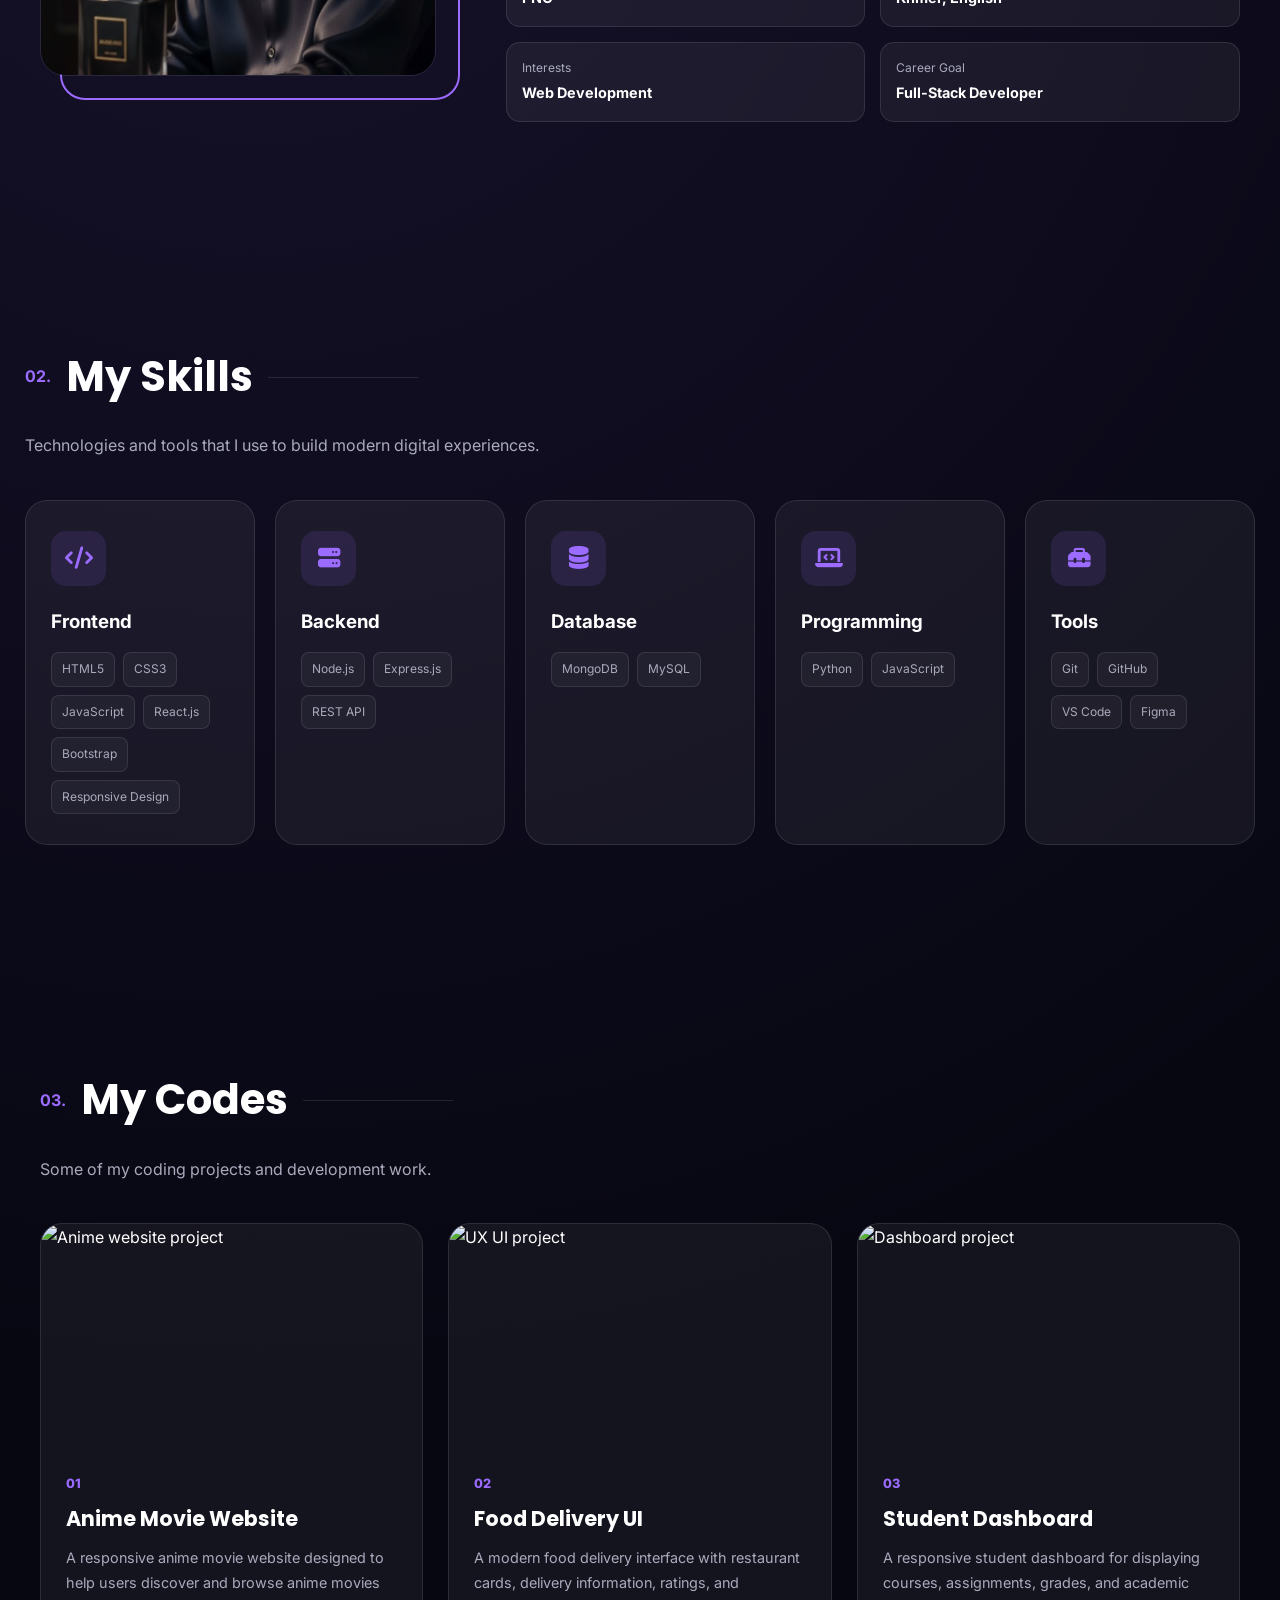
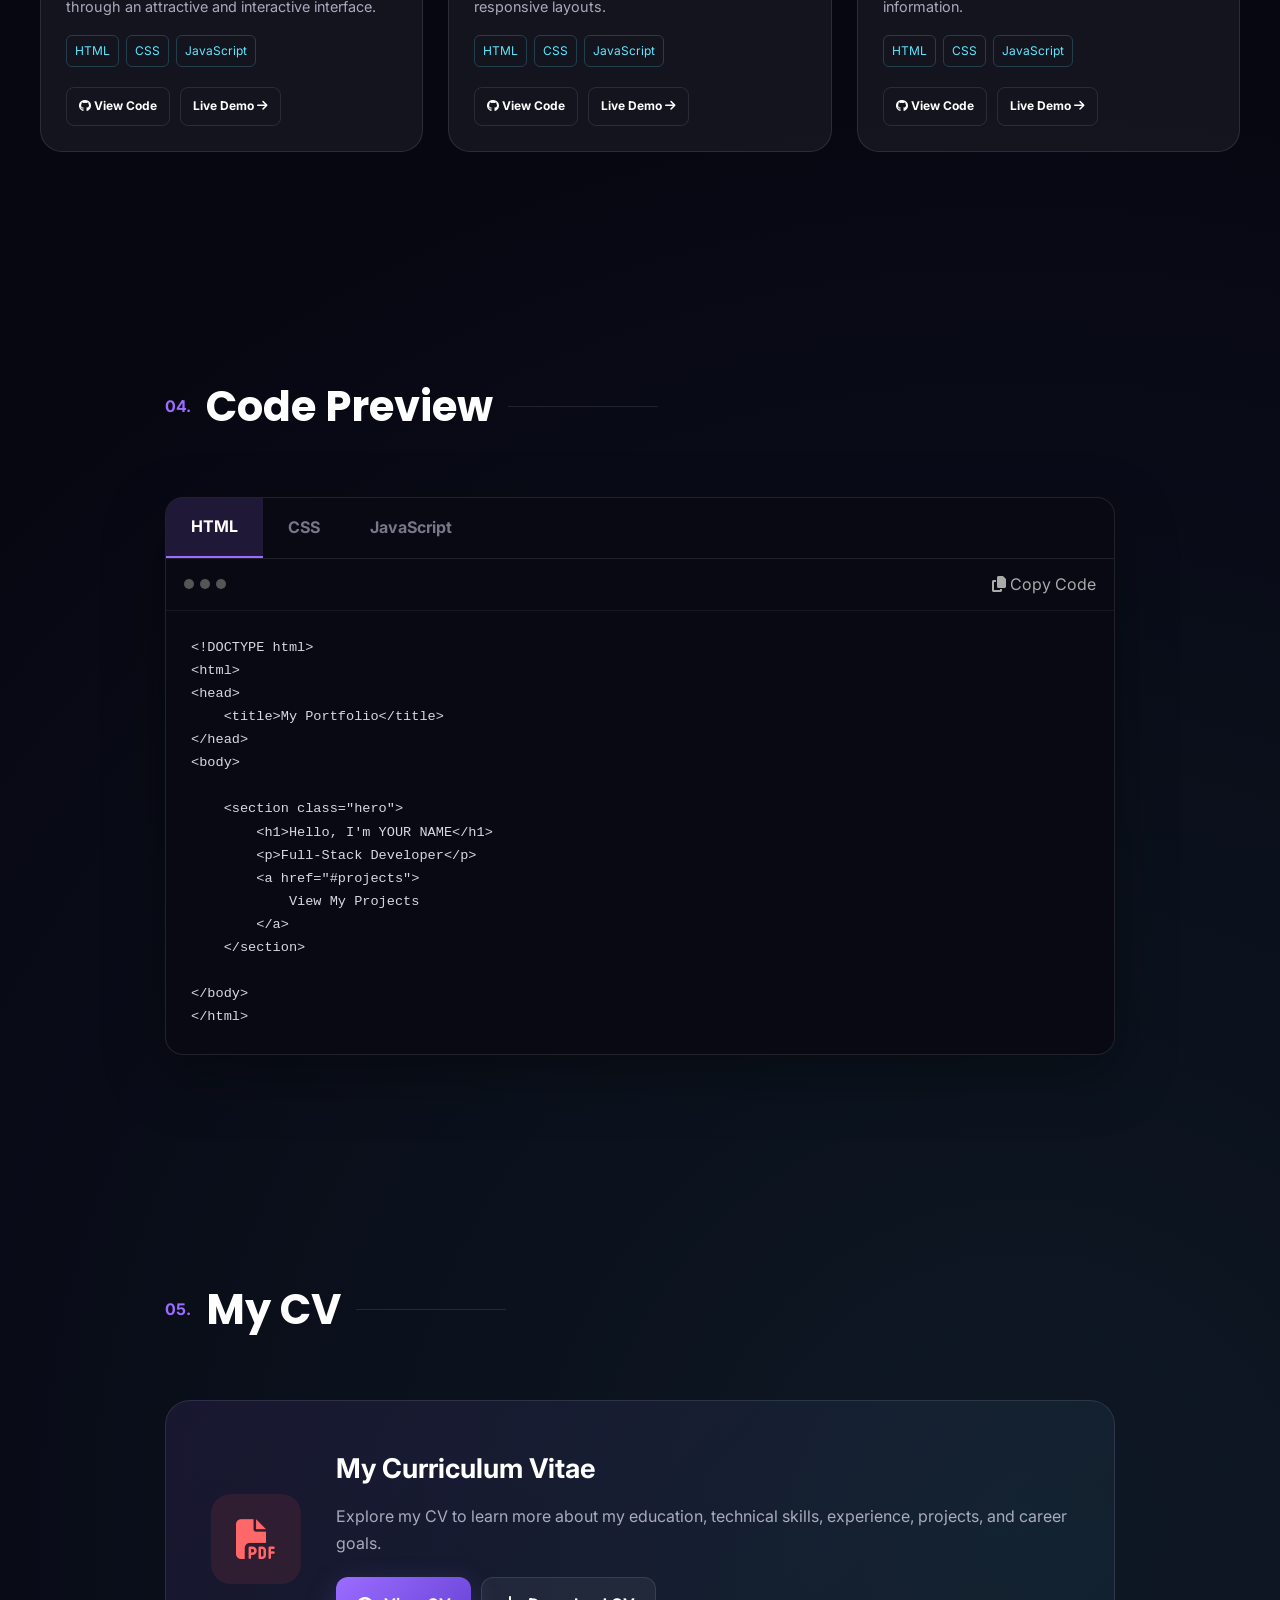
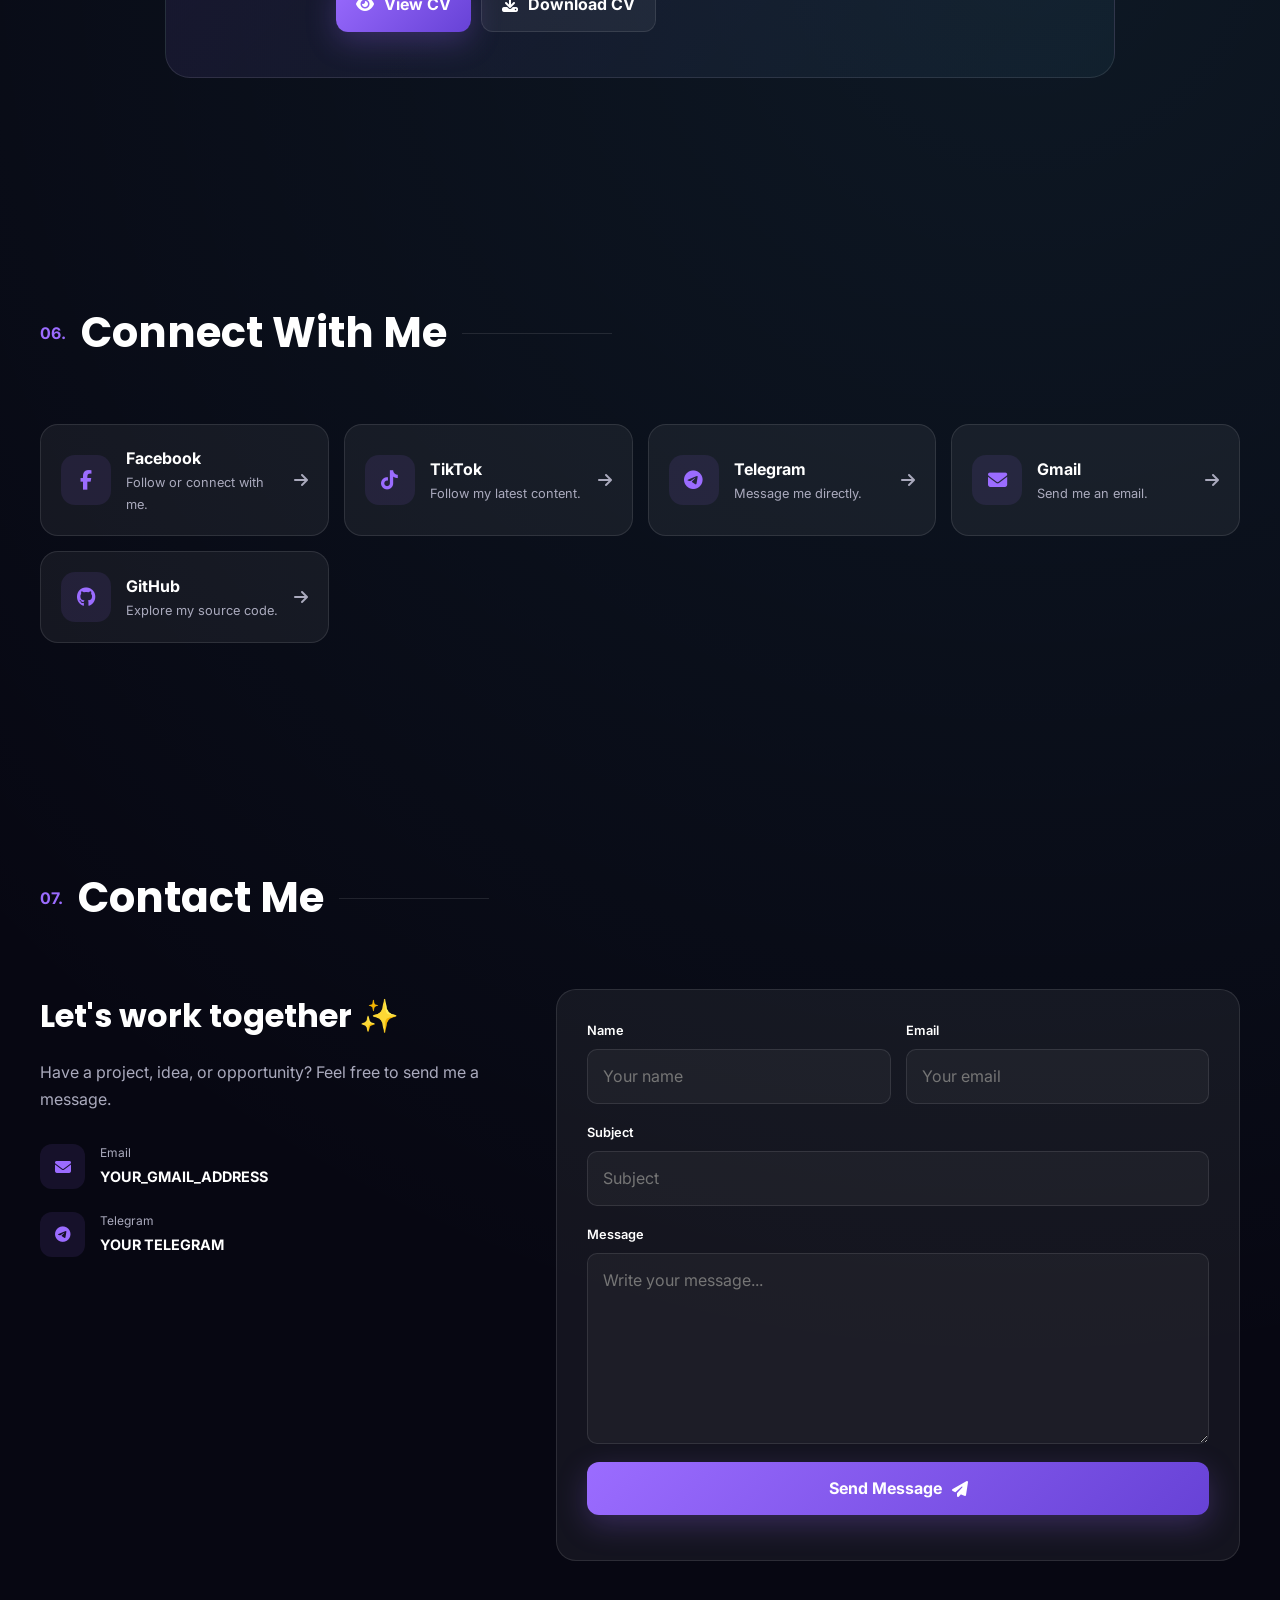
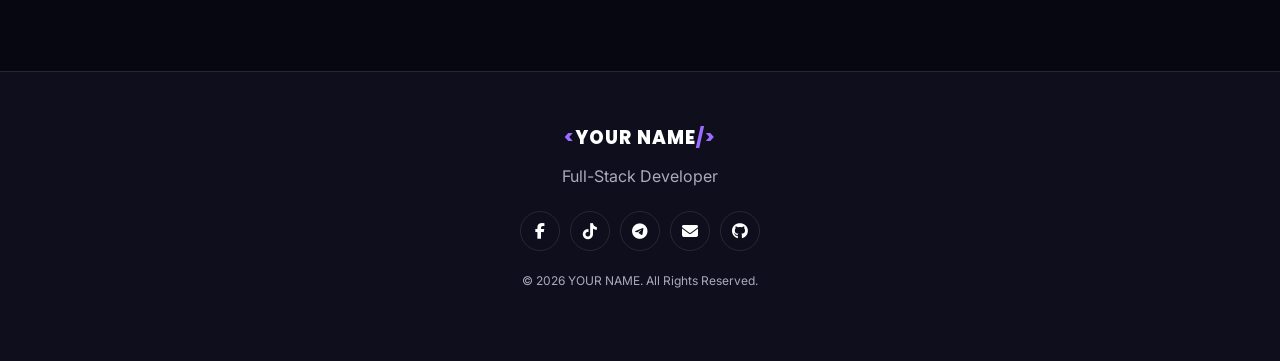
==== commit 6d610640: "create website hosting on google" ====
--- a/index.html
+++ b/index.html
@@ -20,9 +20,10 @@
     <link
         rel="stylesheet"
         href="https://cdnjs.cloudflare.com/ajax/libs/font-awesome/6.5.2/css/all.min.css">
-        <meta name="google-site-verification" content="qPrT-1nkO9HsjhdXryDqFtEL6oJM4kvyOb3QnnLZE6M" />
+       
 
     <link rel="stylesheet" href="./CSS/style.css">
+    <meta name="google-site-verification" content="qPrT-1nkO9HsjhdXryDqFtEL6oJM4kvyOb3QnnLZE6M" />
 </head>
 
 <body>
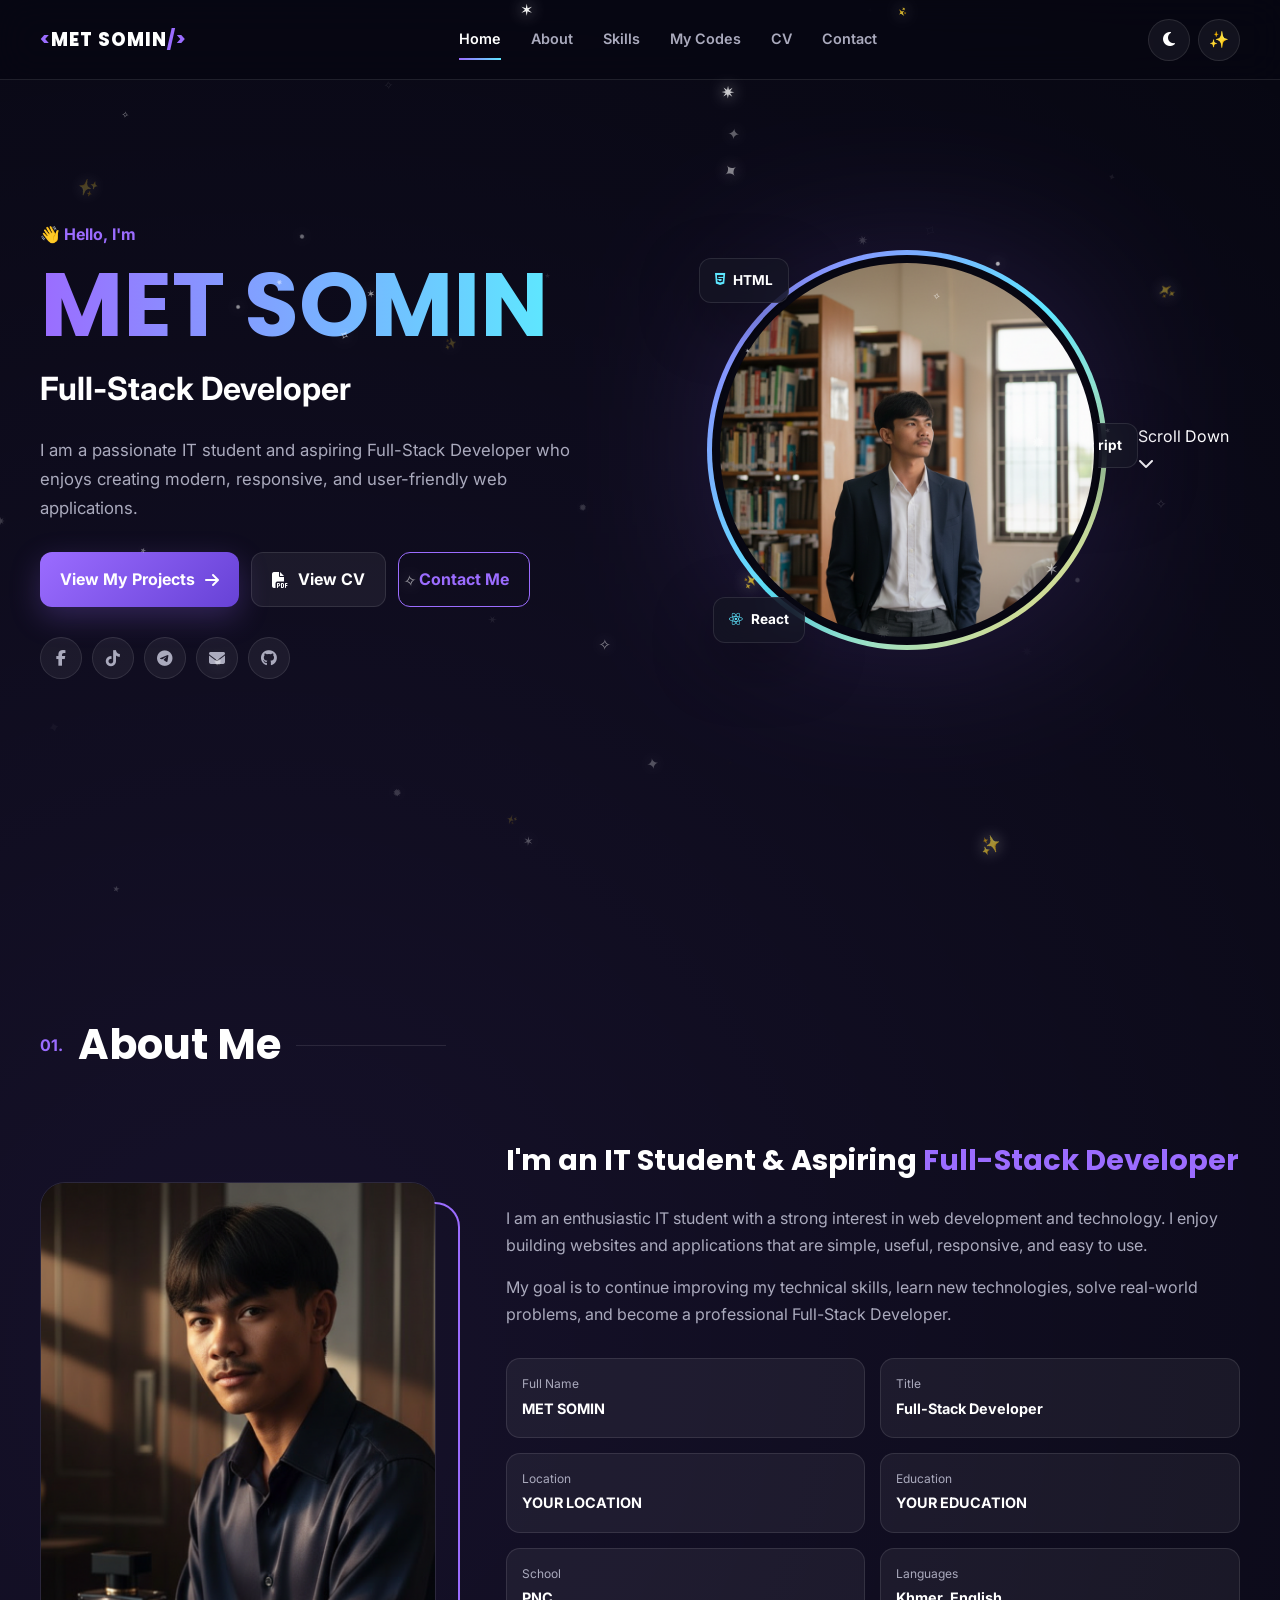
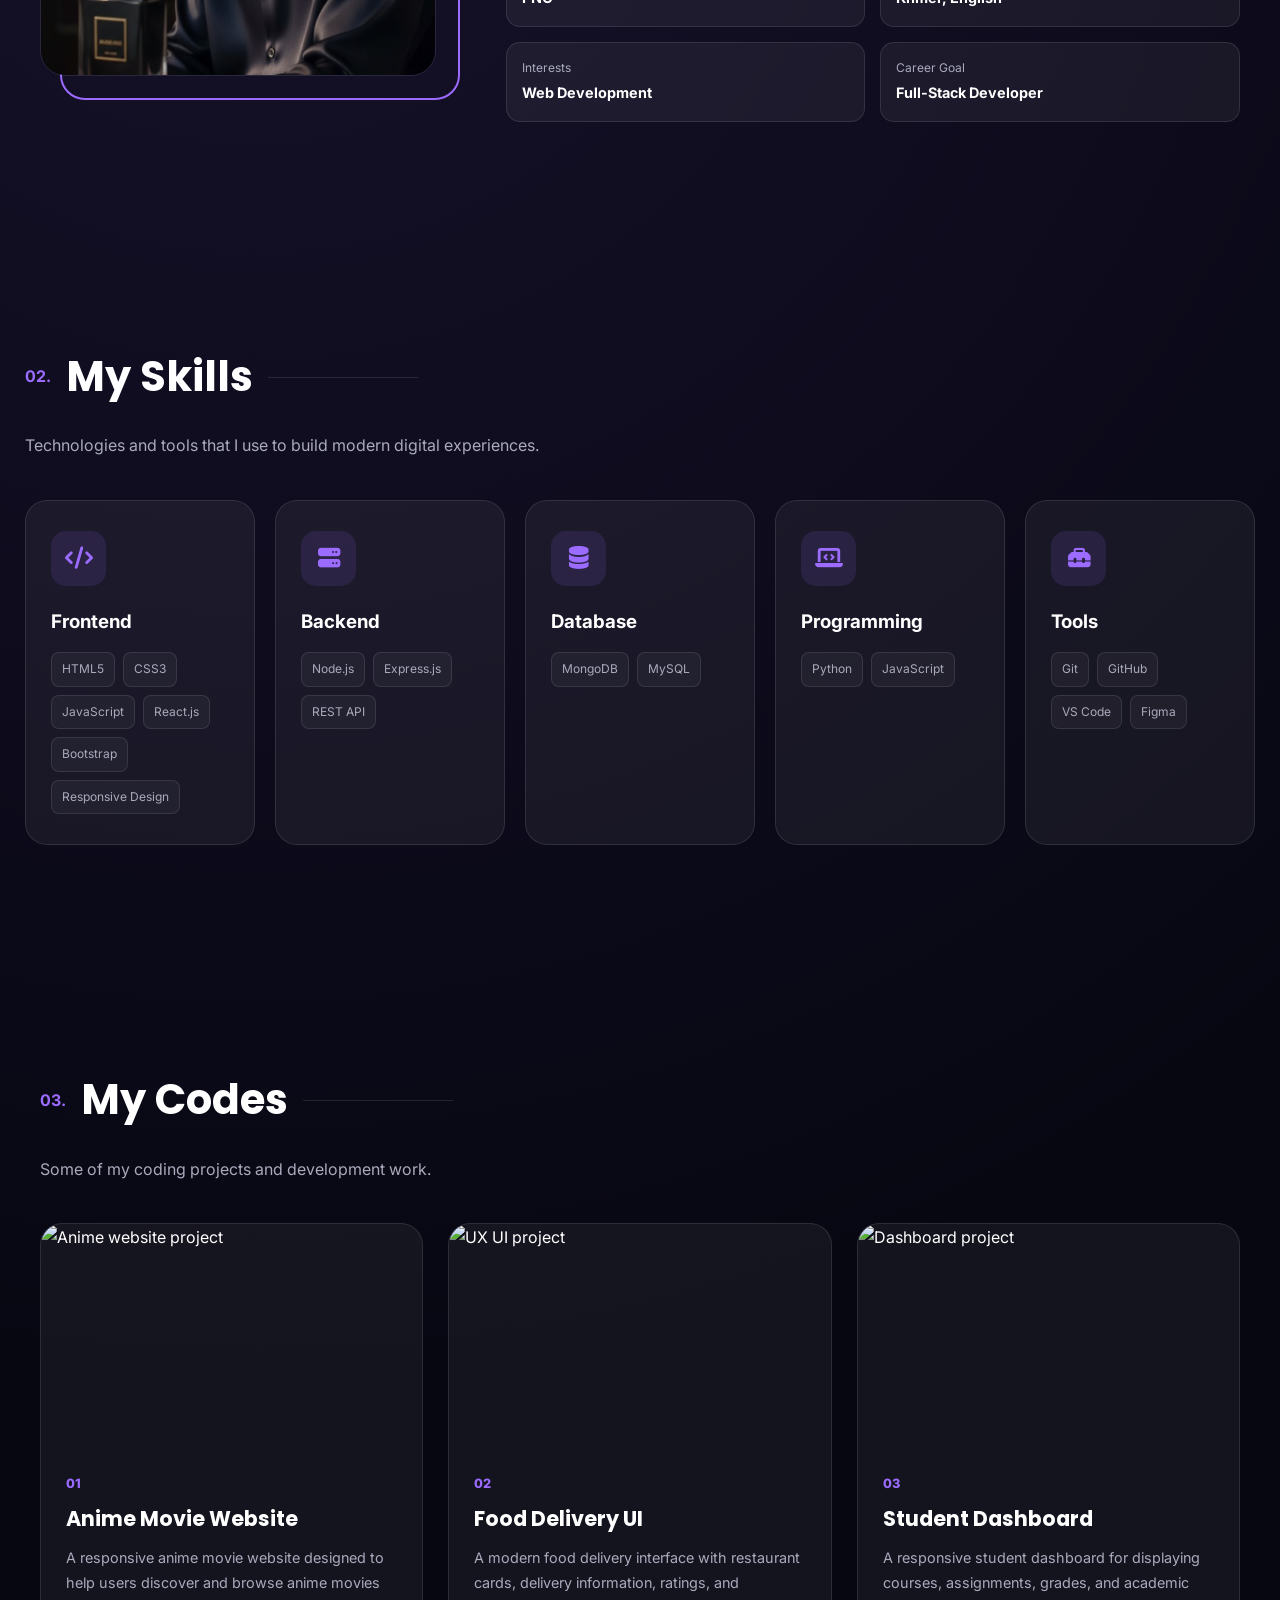
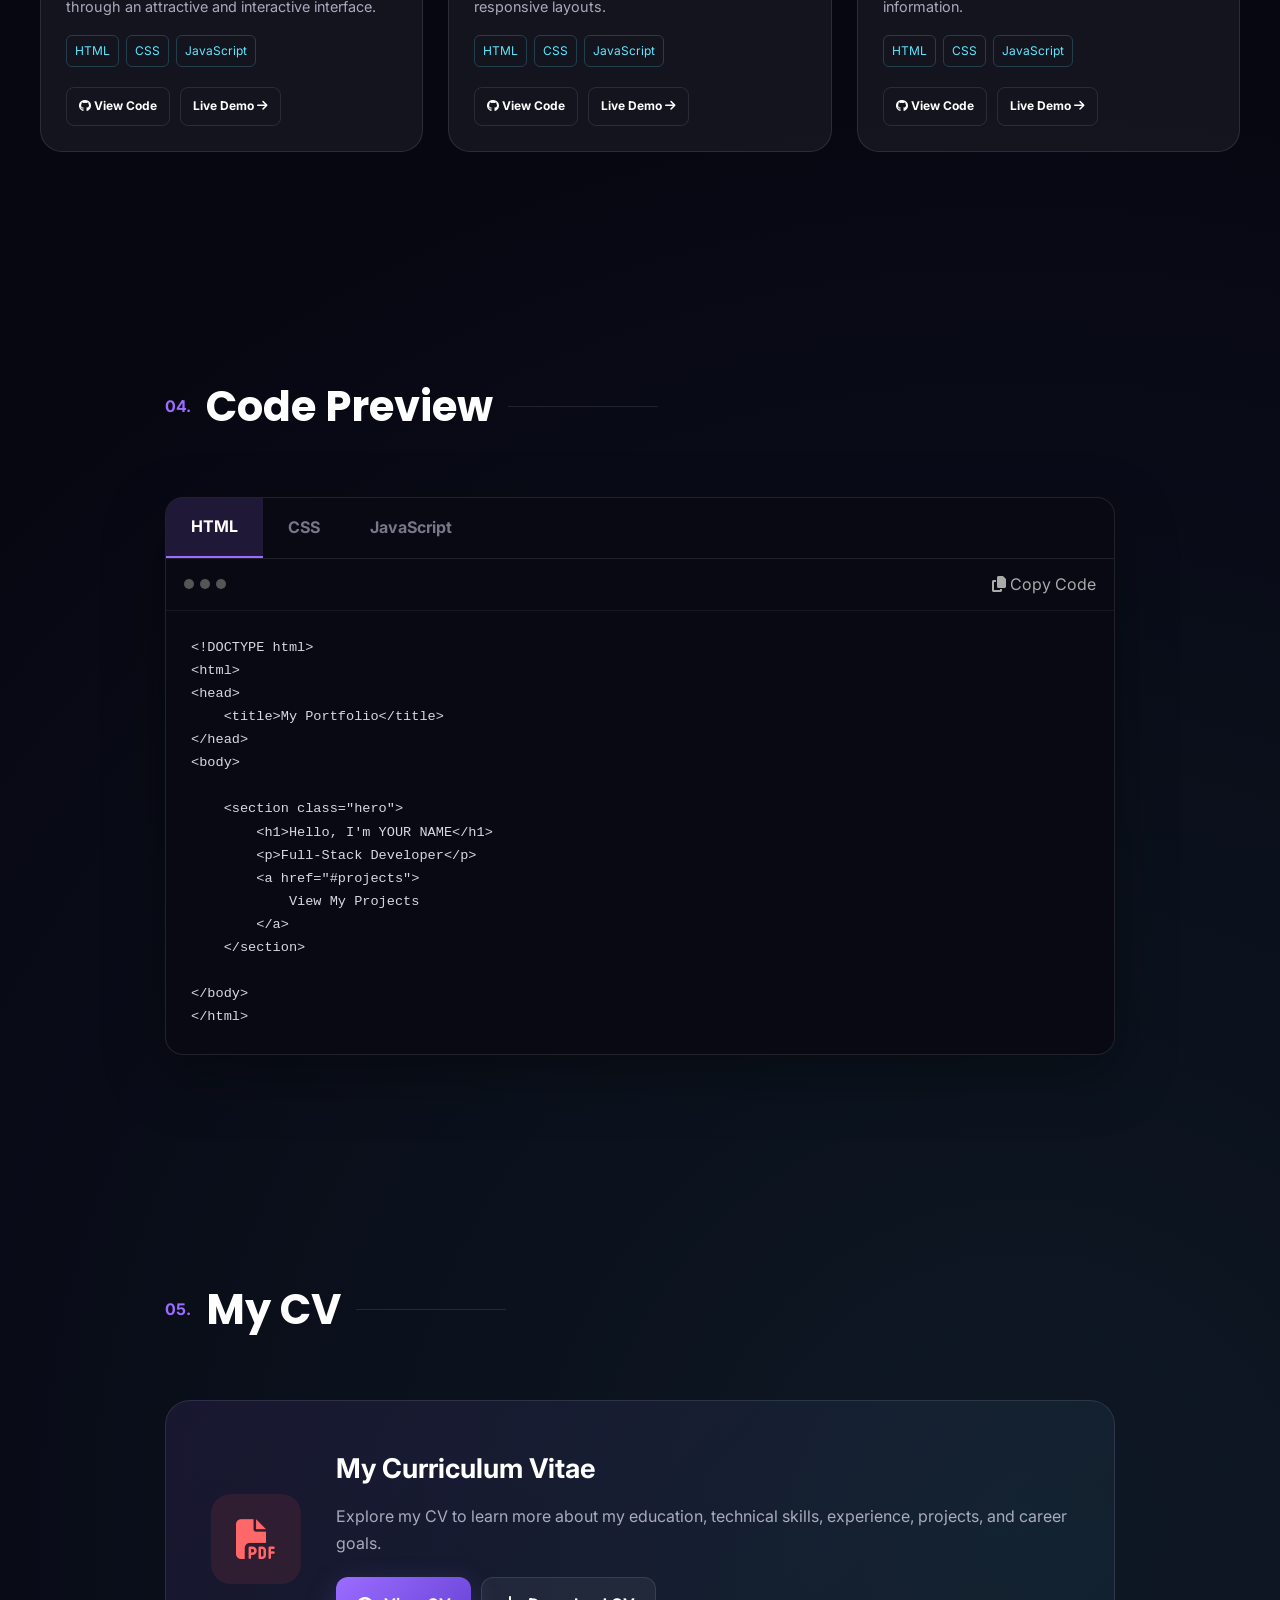
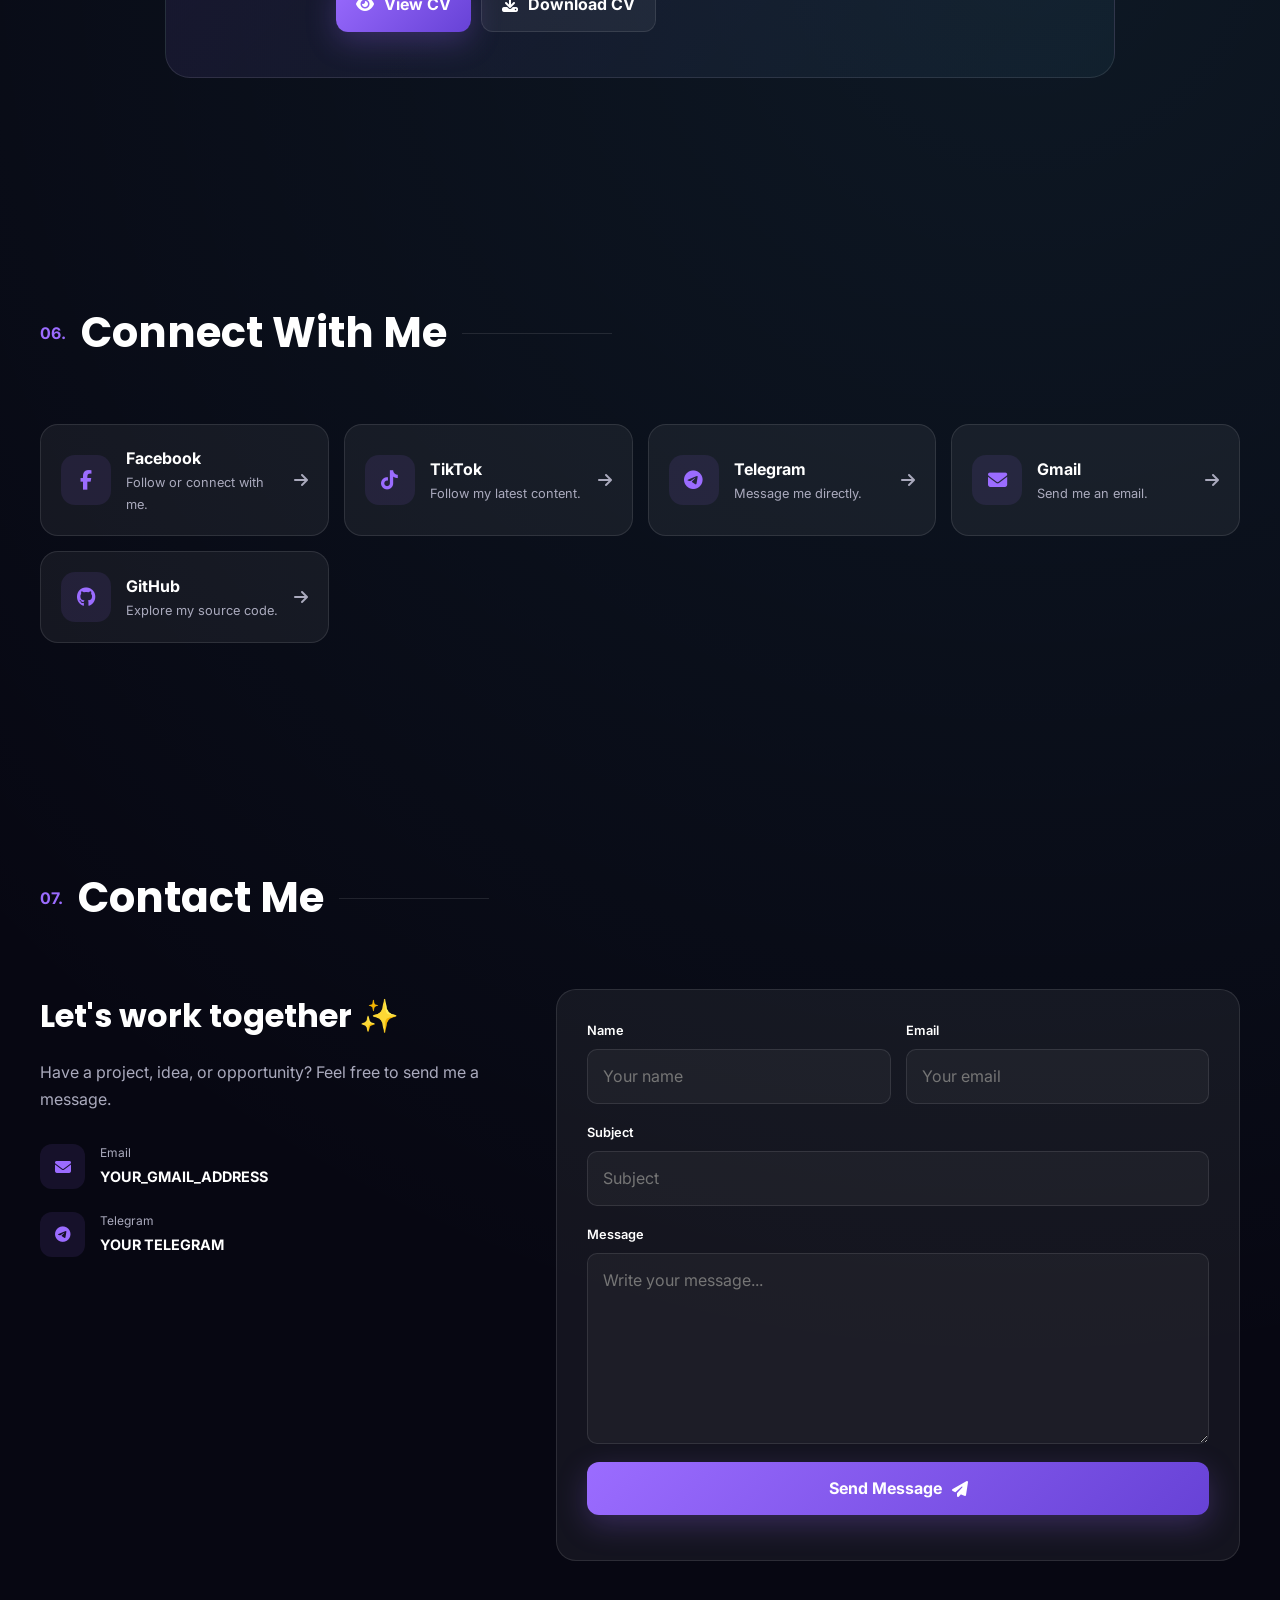
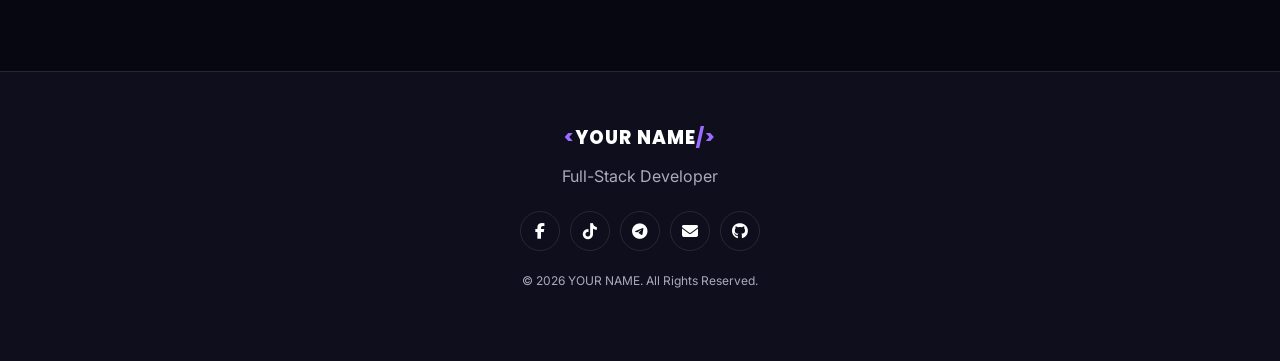
==== commit eff569f8: "create website hosting on google" ====
--- a/index.html
+++ b/index.html
@@ -712,7 +712,7 @@
                 </a>
 
 
-                <a href="YOUR_TELEGRAM_URL"
+                <a href="https://@Minzz_0102"
                    target="_blank"
                    class="social-card telegram reveal">
 
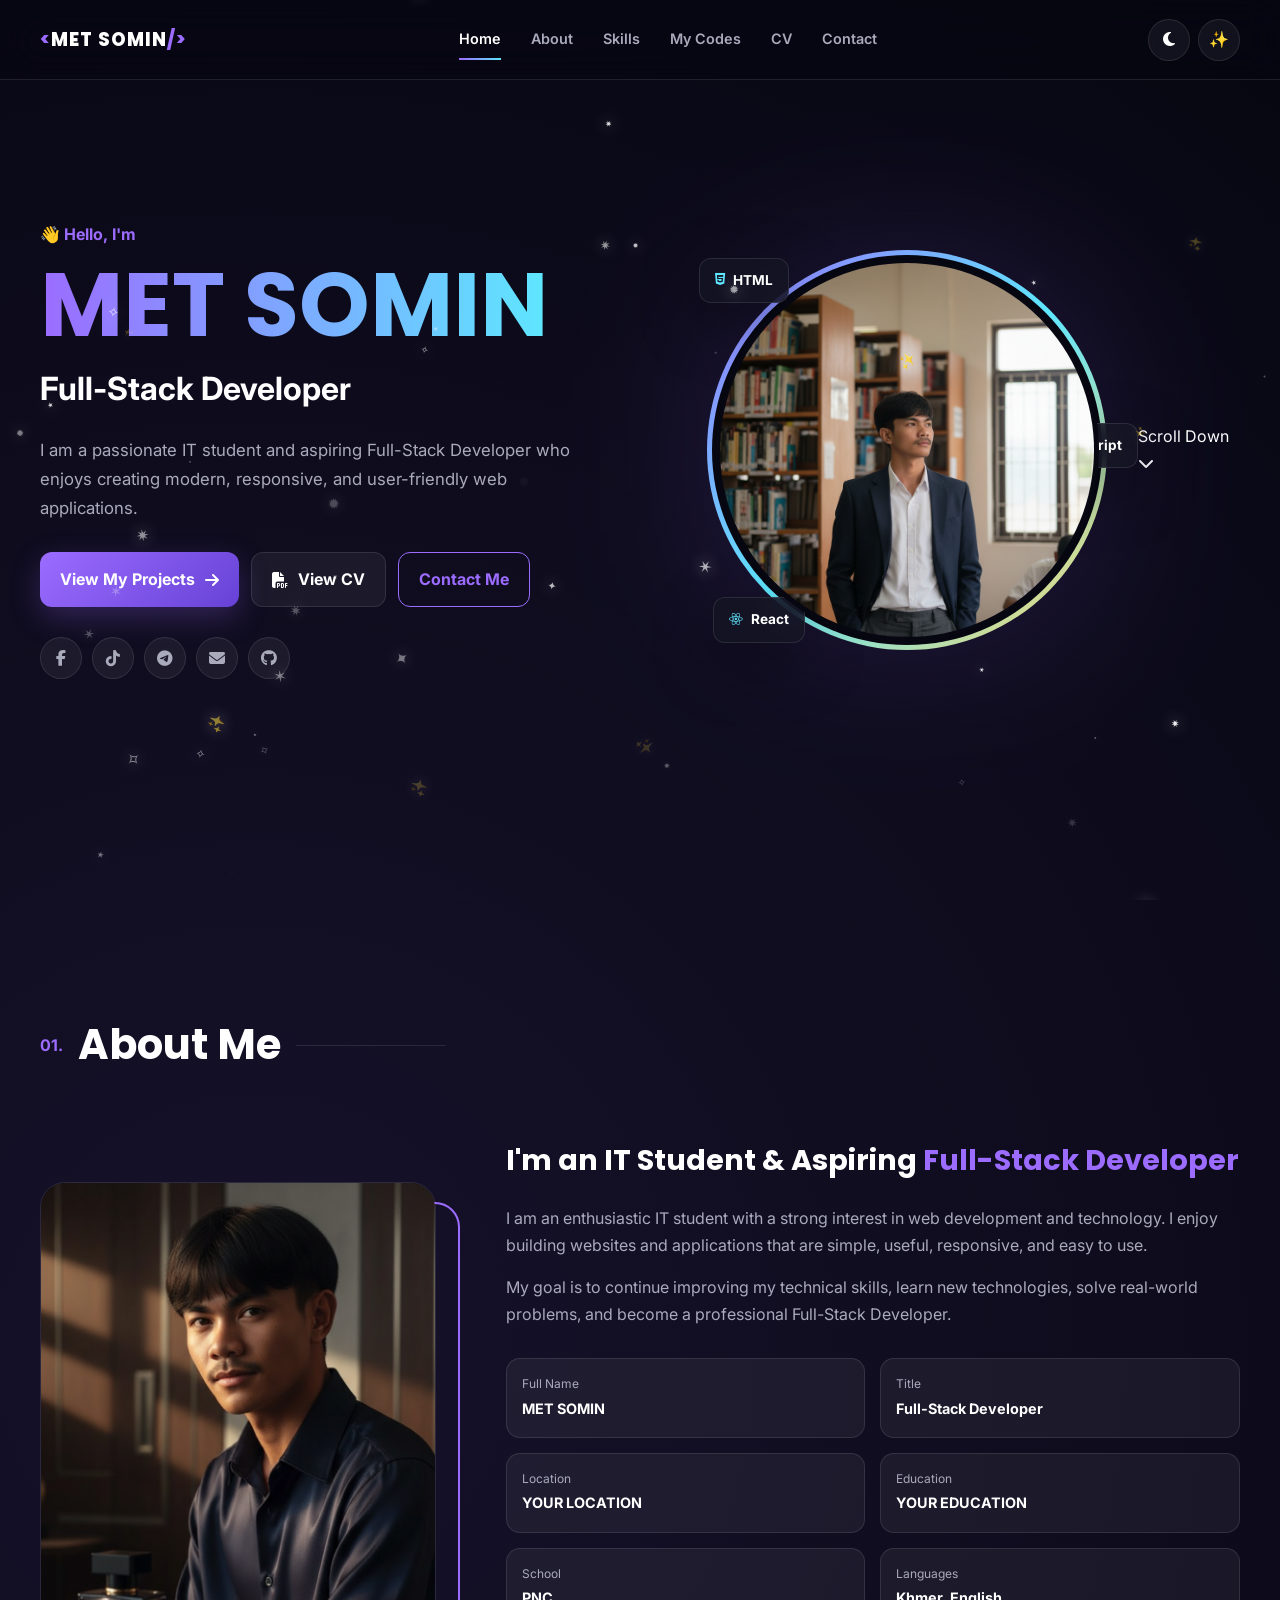
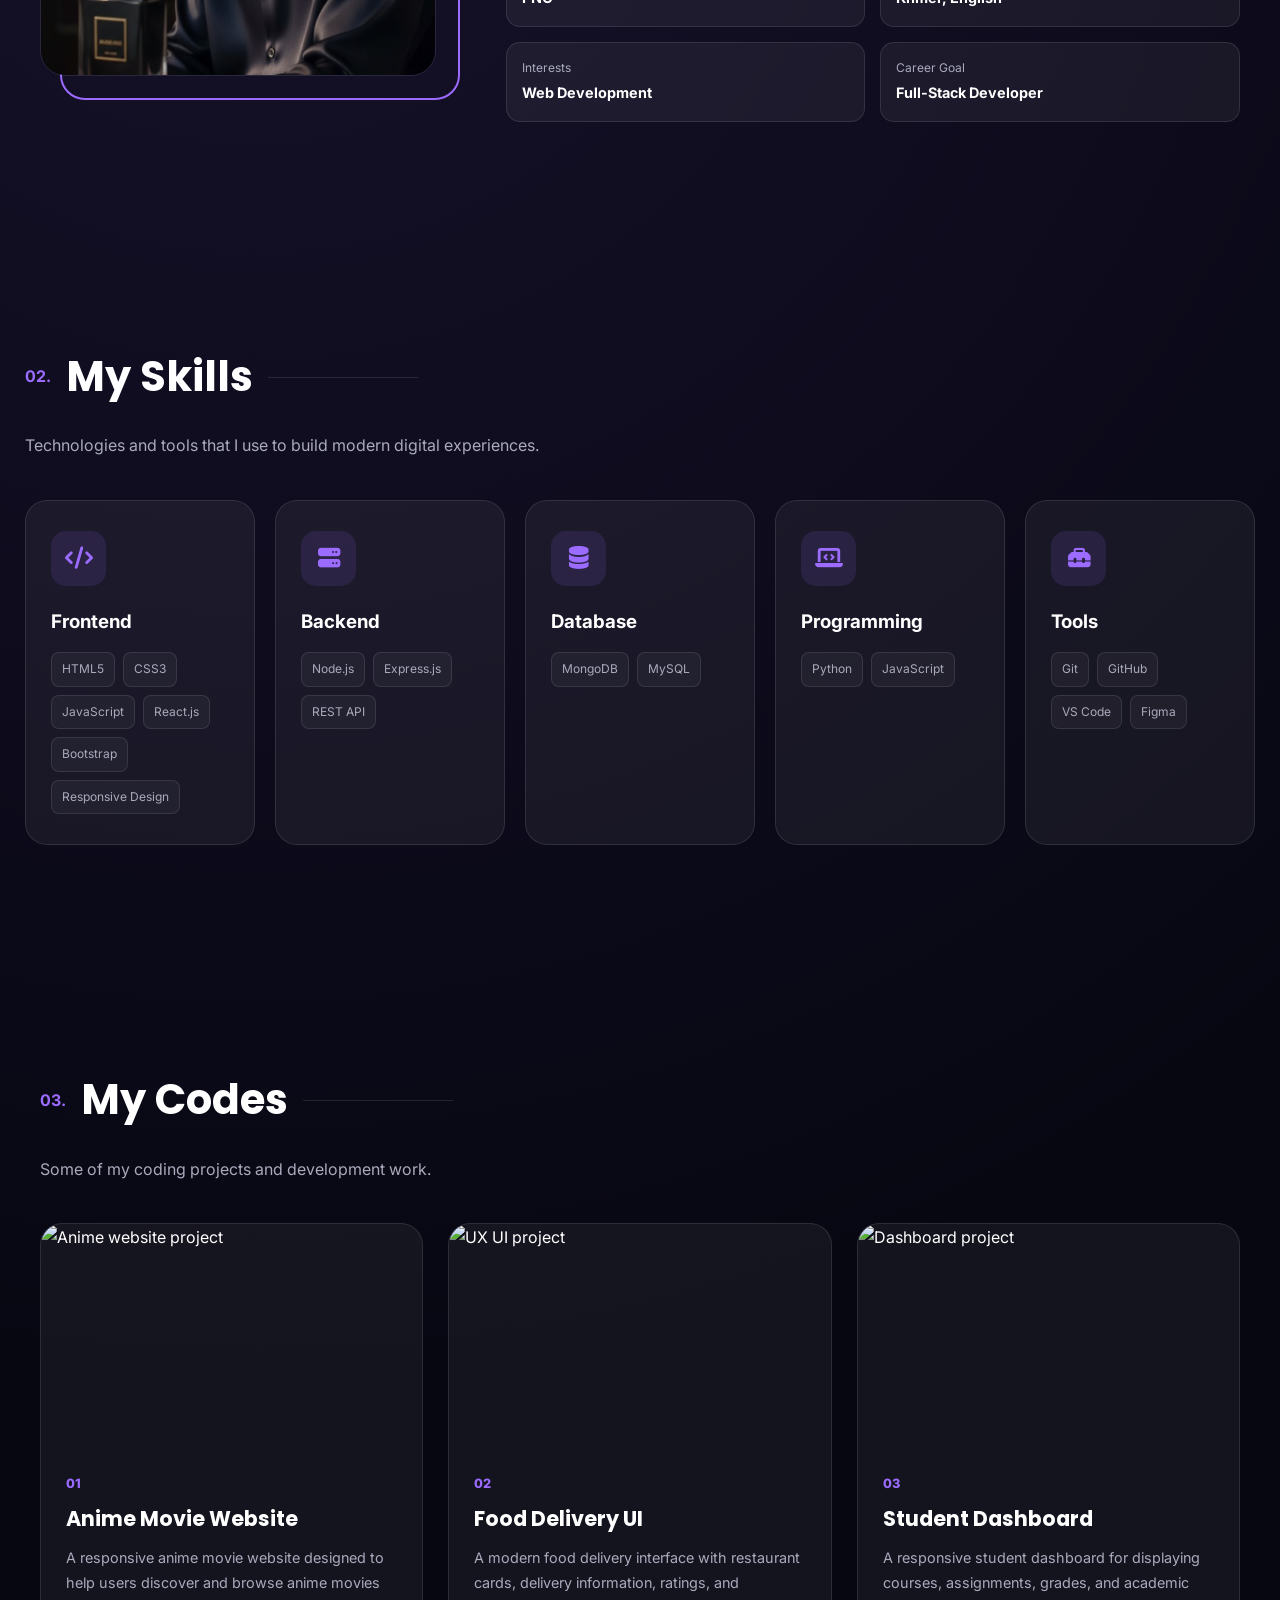
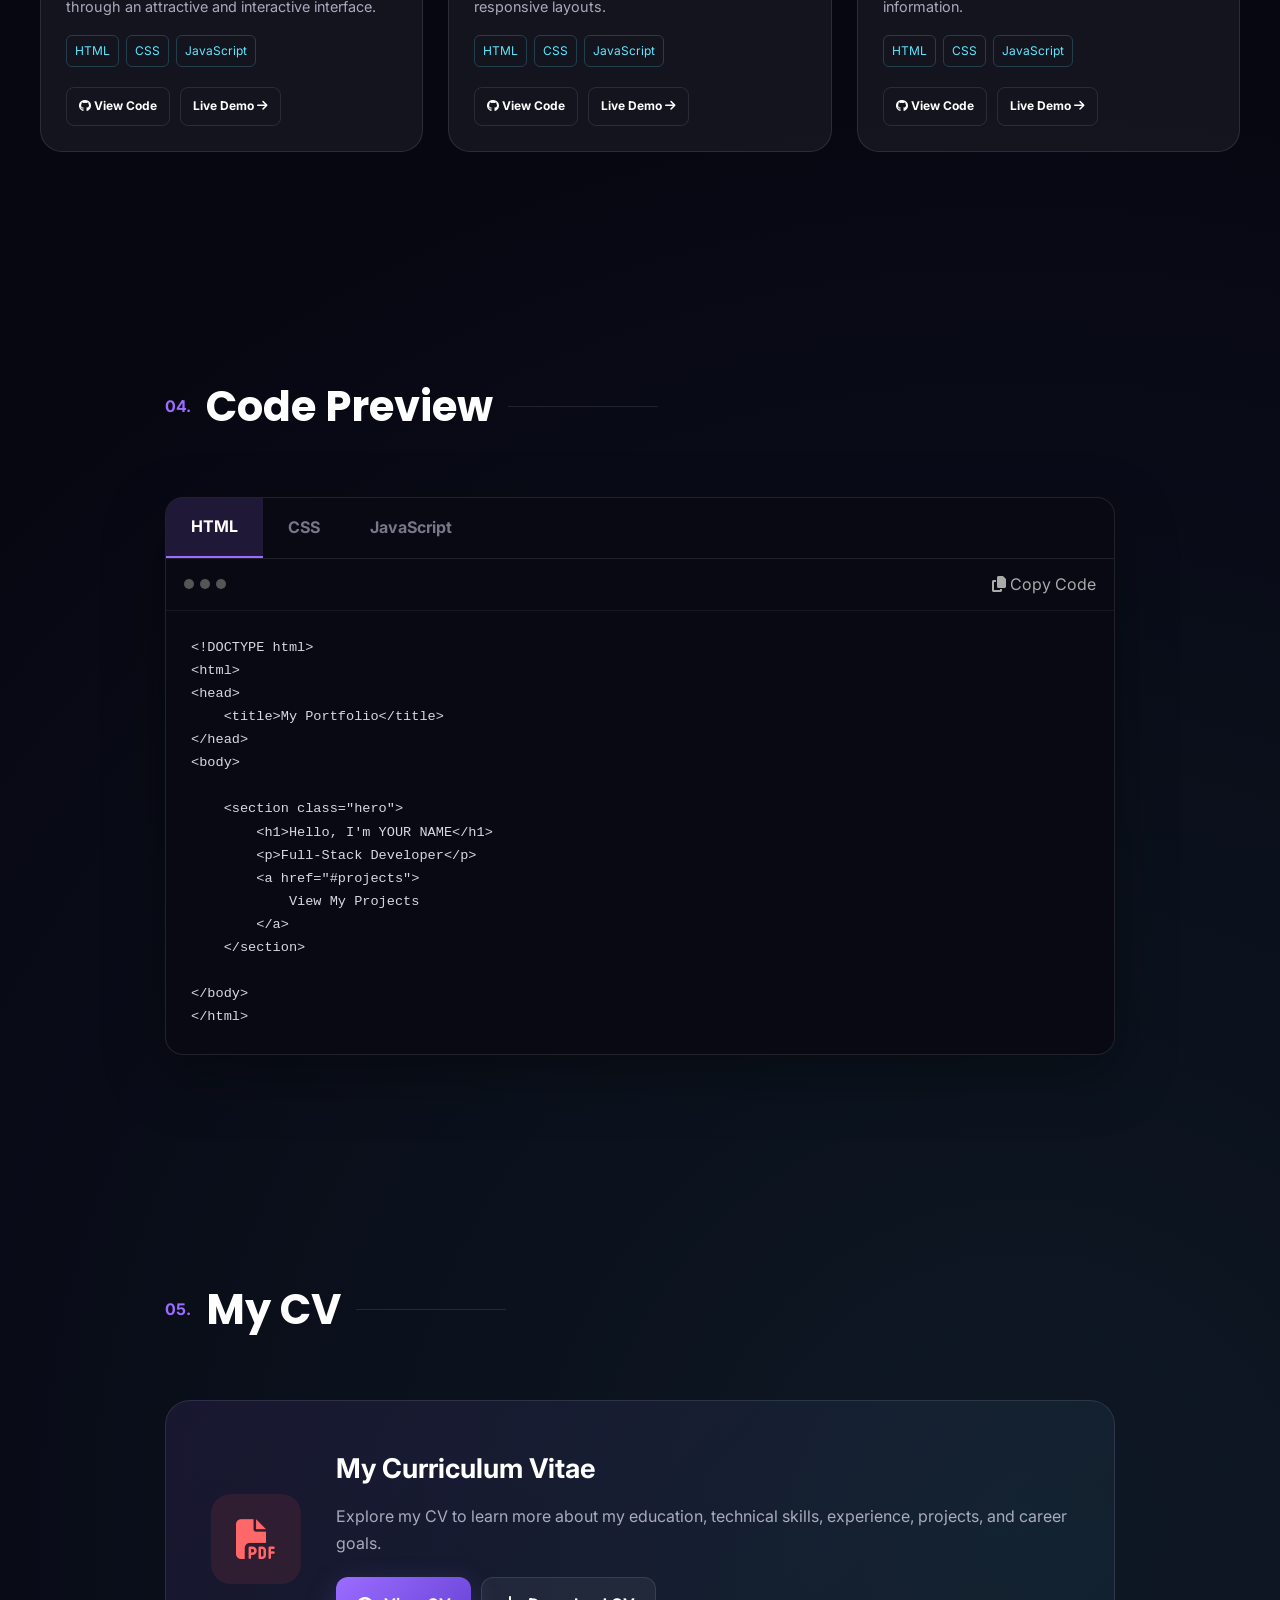
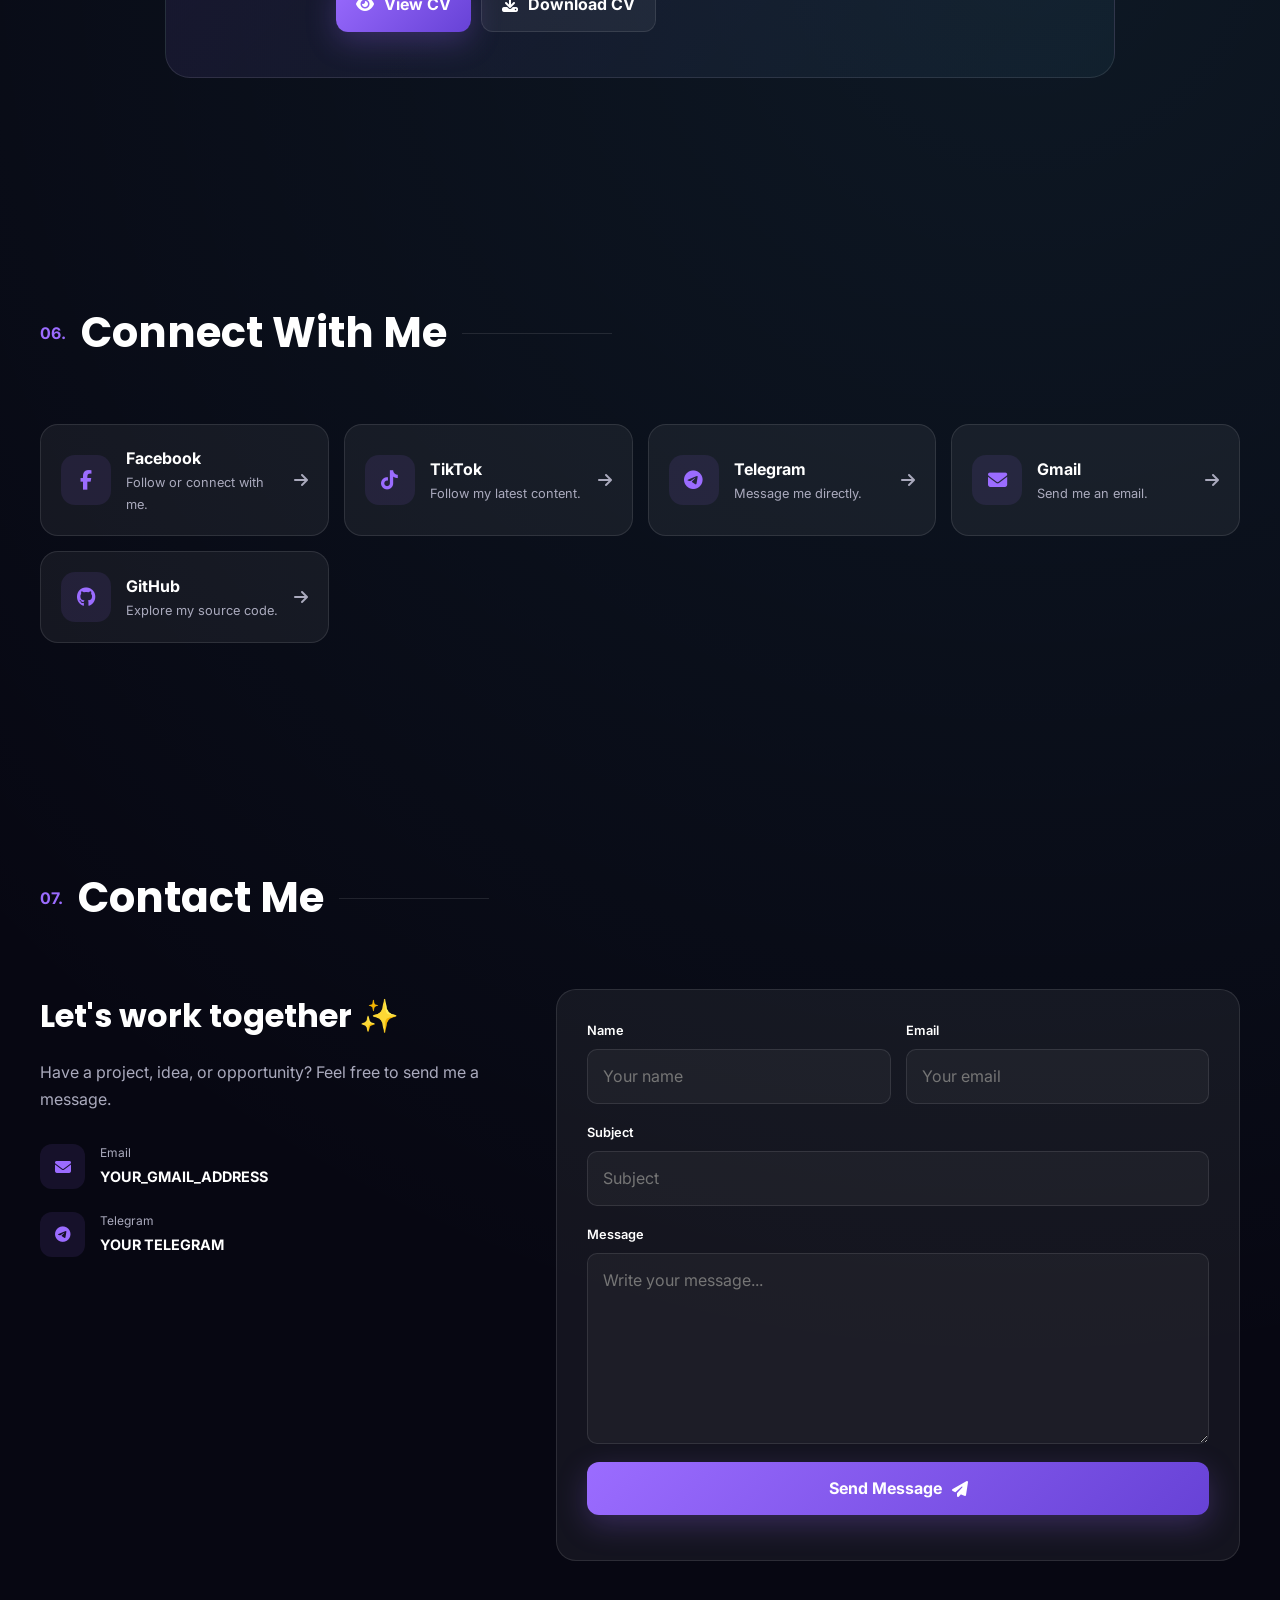
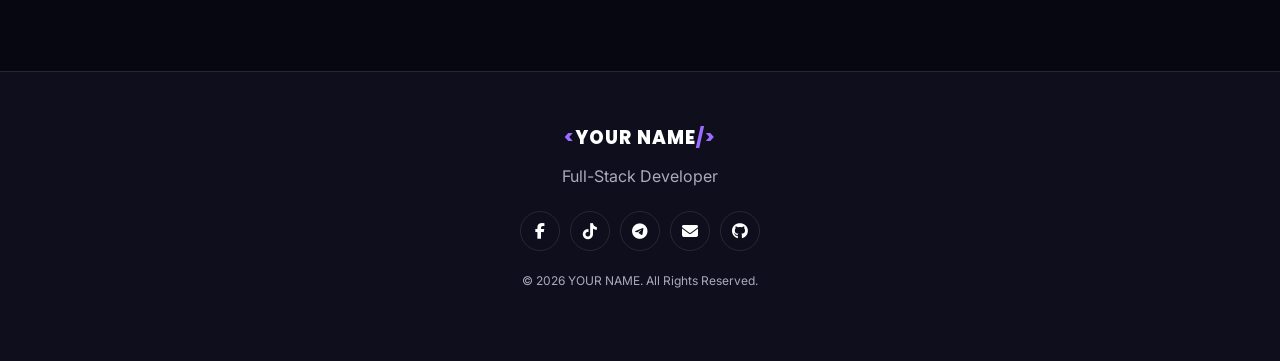
==== commit eaebc660: "Update index.html" ====
--- a/index.html
+++ b/index.html
@@ -7,7 +7,7 @@
     <meta name="description"
         content="Personal portfolio of a Full-Stack Developer and IT Student.">
 
-    <title>MET SOMIN | Full-Stack Developer</title>
+    <title>Somin-dev</title>
 
     <!-- Google Font -->
     <link rel="preconnect" href="https://fonts.googleapis.com">
@@ -930,4 +930,4 @@
     <script src="./JS/style.js"></script>
 
 </body>
-</html>+</html>
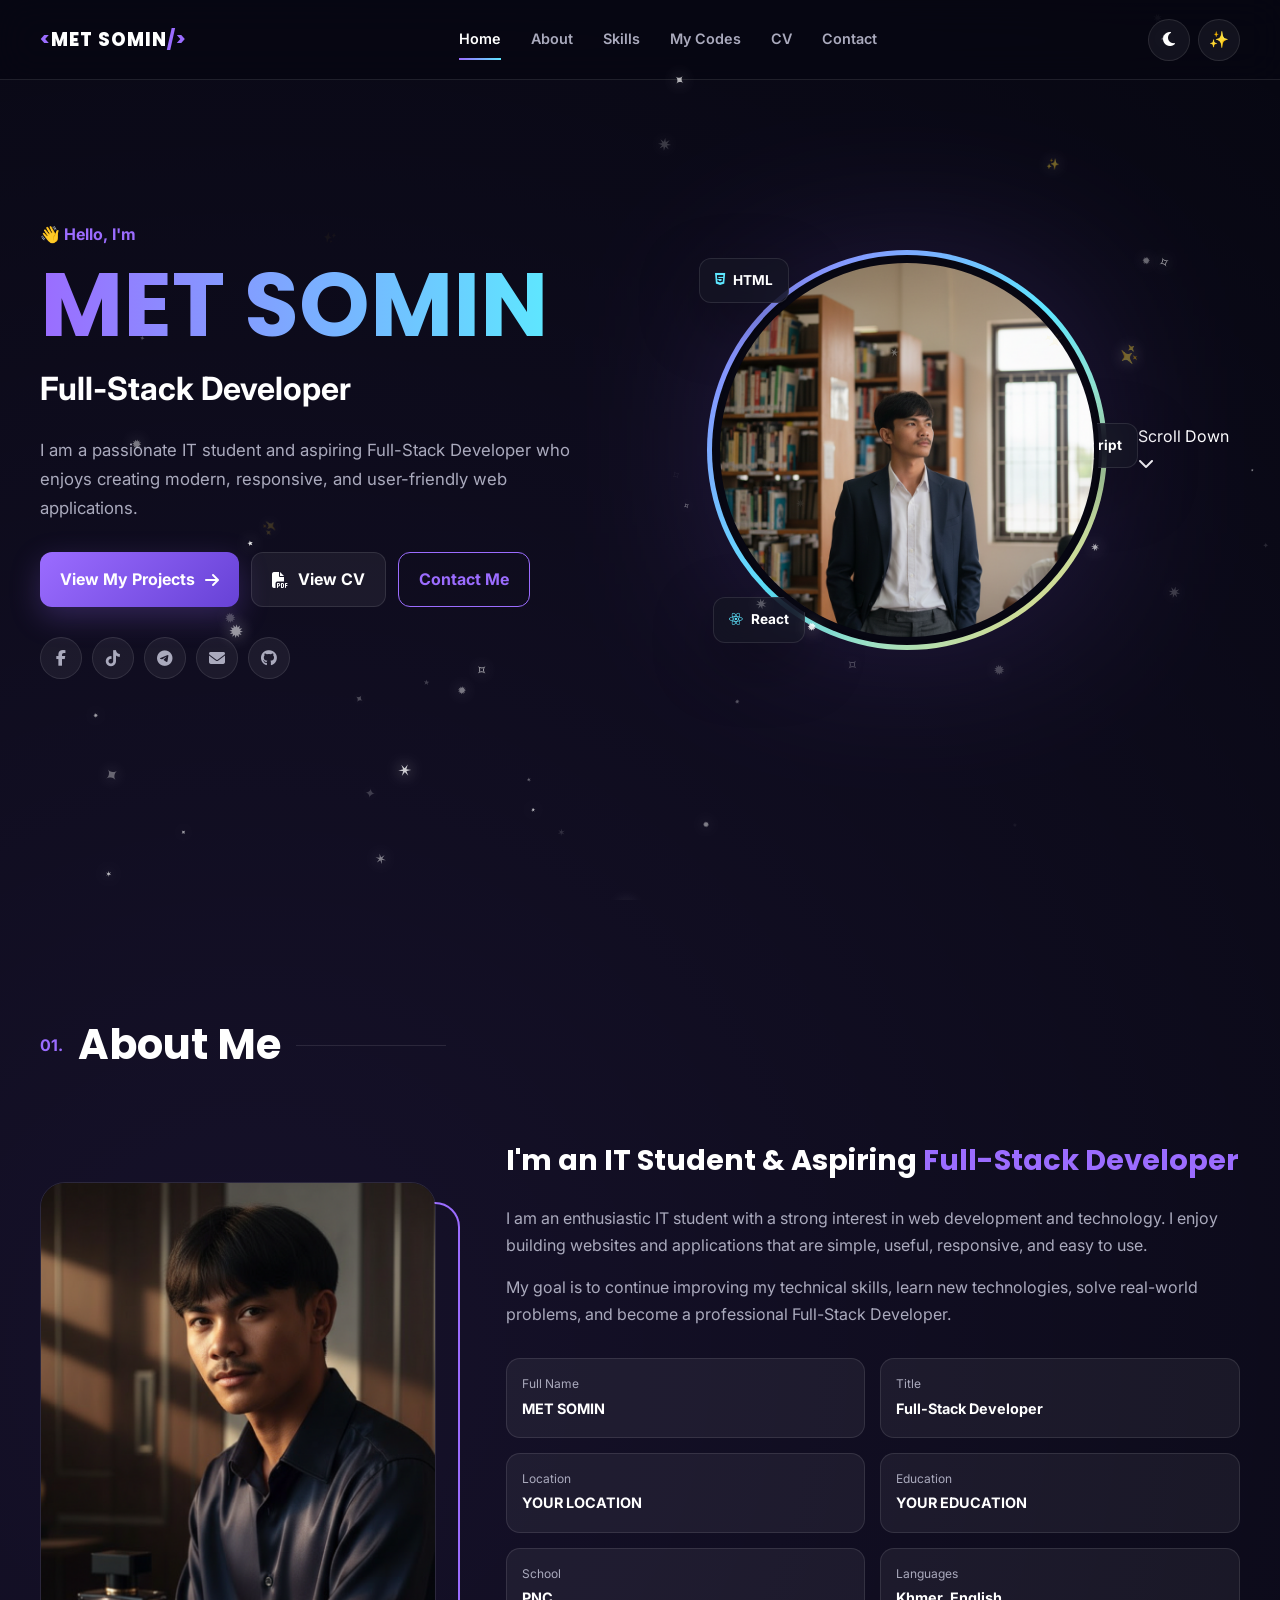
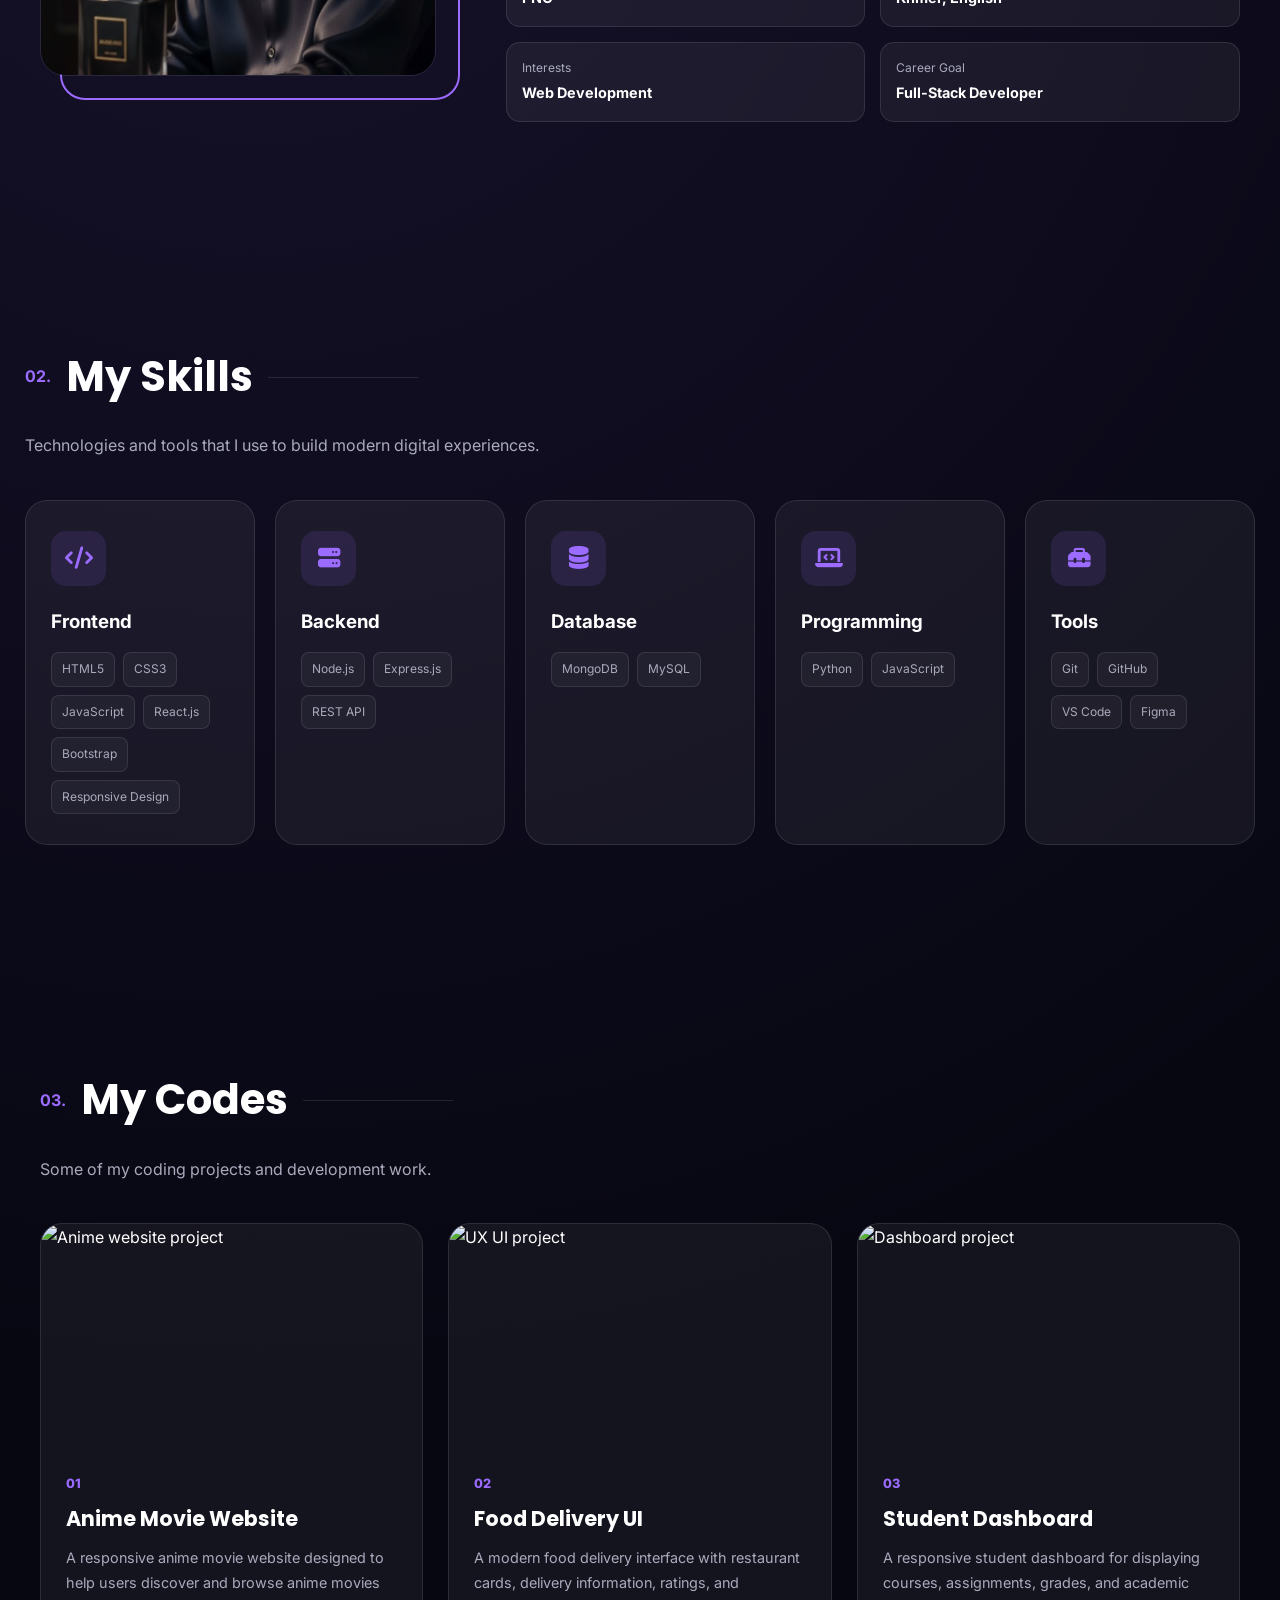
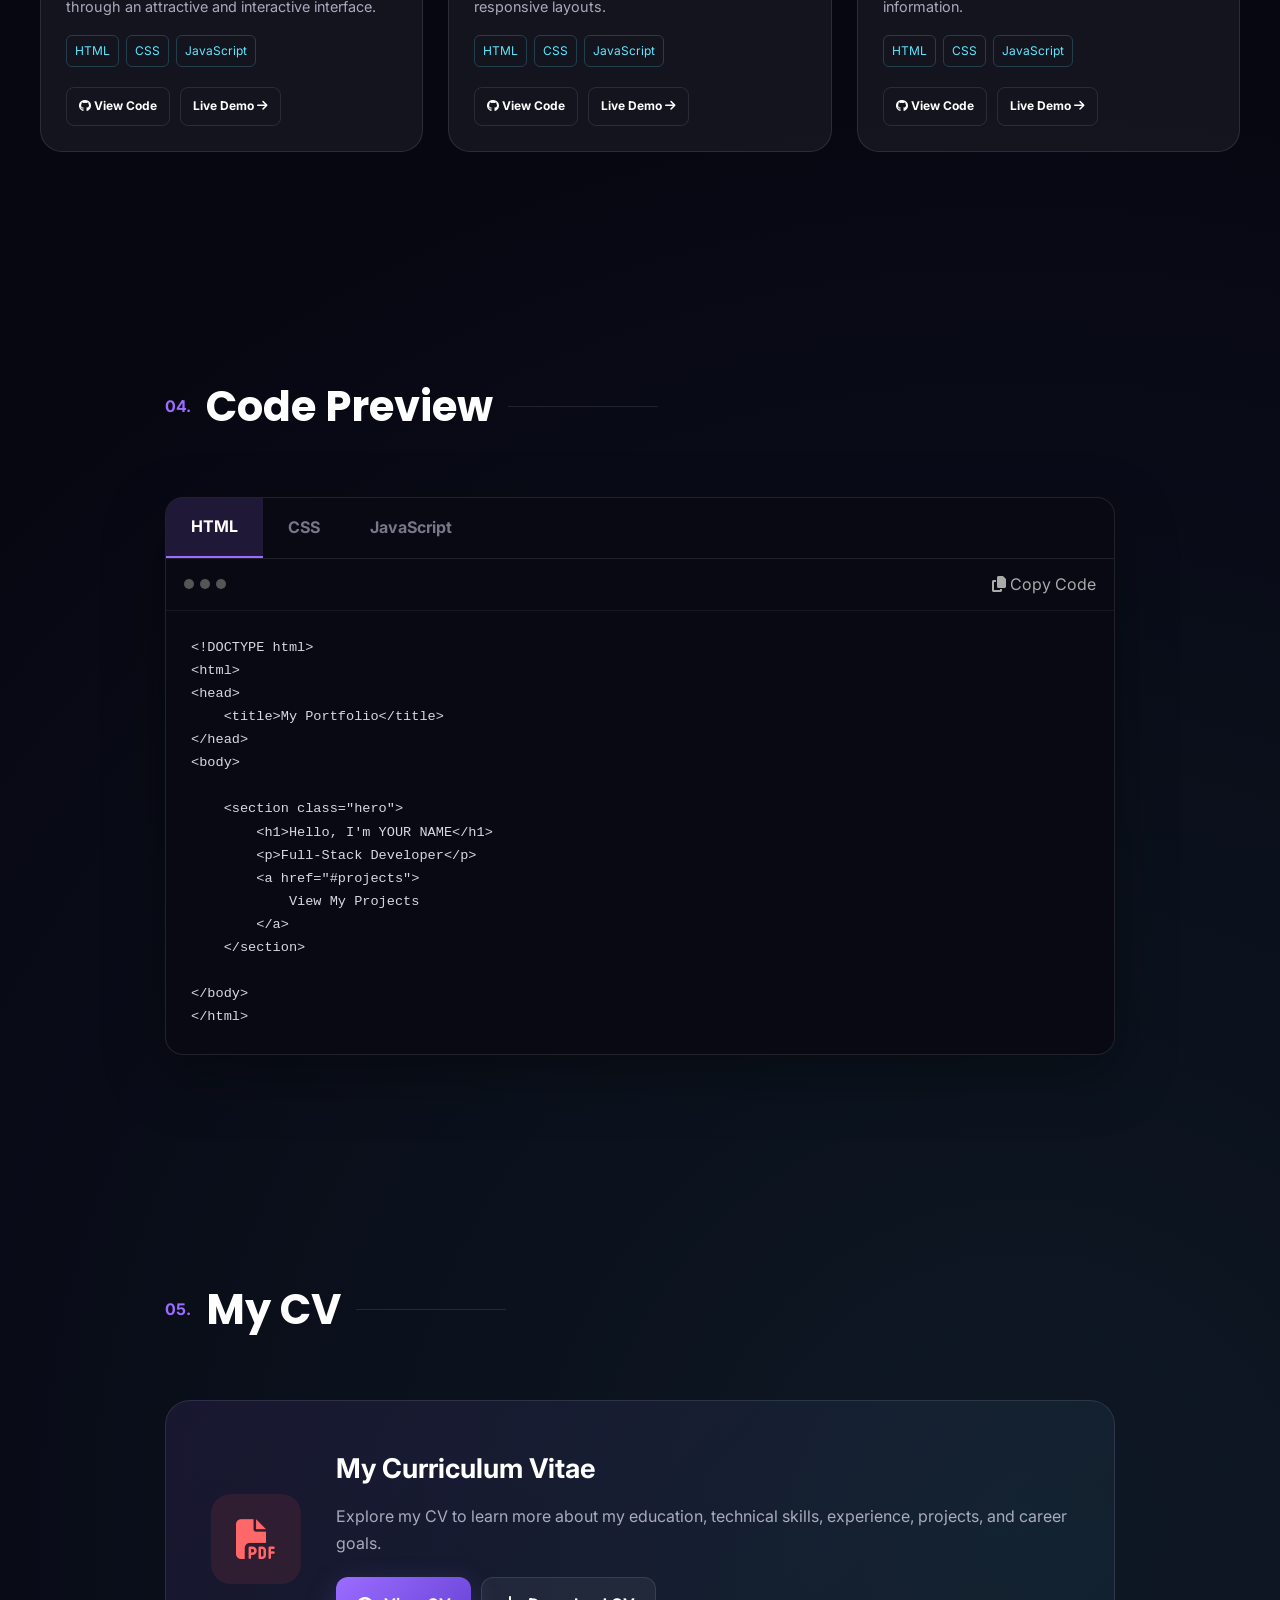
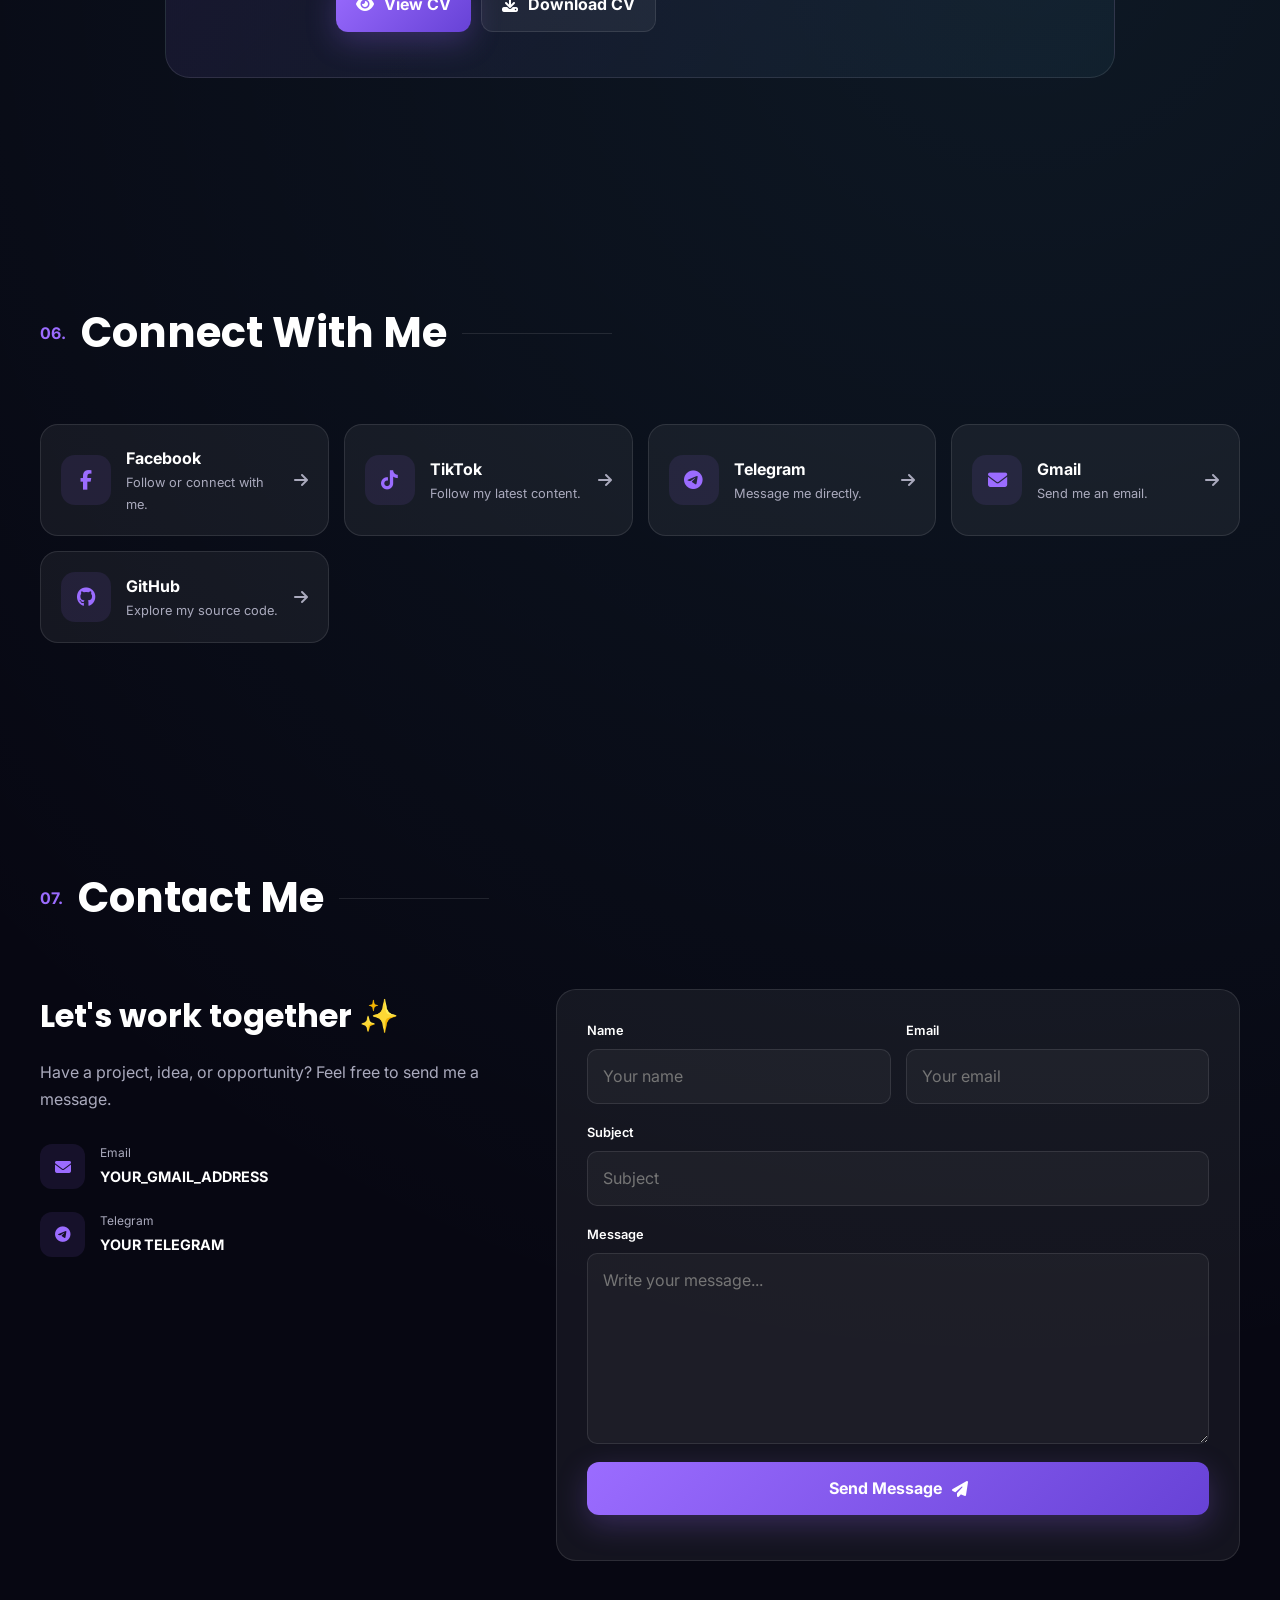
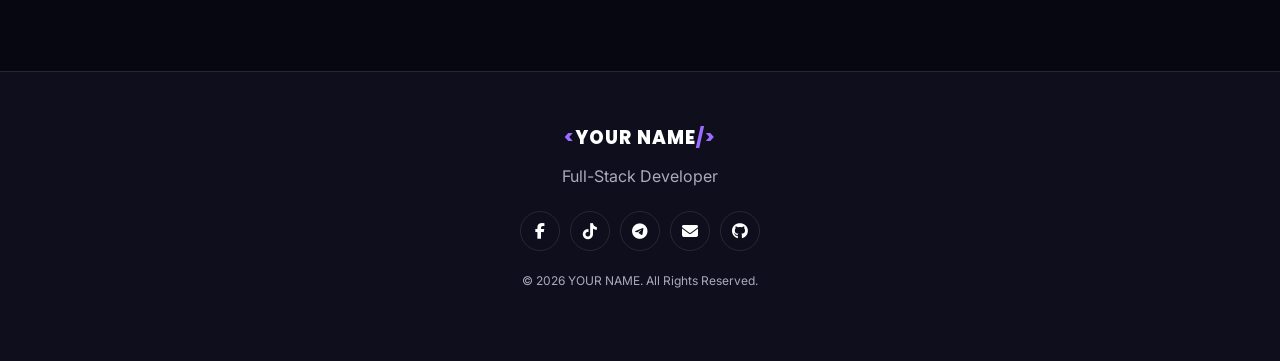
==== commit c01b2d81: "Update index.html" ====
--- a/index.html
+++ b/index.html
@@ -897,7 +897,7 @@
                     <i class="fab fa-tiktok"></i>
                 </a>
 
-                <a href="YOUR_TELEGRAM_URL"
+                <a href="@Minzz_0102"
                    target="_blank">
                     <i class="fab fa-telegram"></i>
                 </a>
@@ -906,7 +906,7 @@
                     <i class="fas fa-envelope"></i>
                 </a>
 
-                <a href="YOUR_GITHUB_URL"
+                <a href="https://github.com/metsomin4-pn"
                    target="_blank">
                     <i class="fab fa-github"></i>
                 </a>
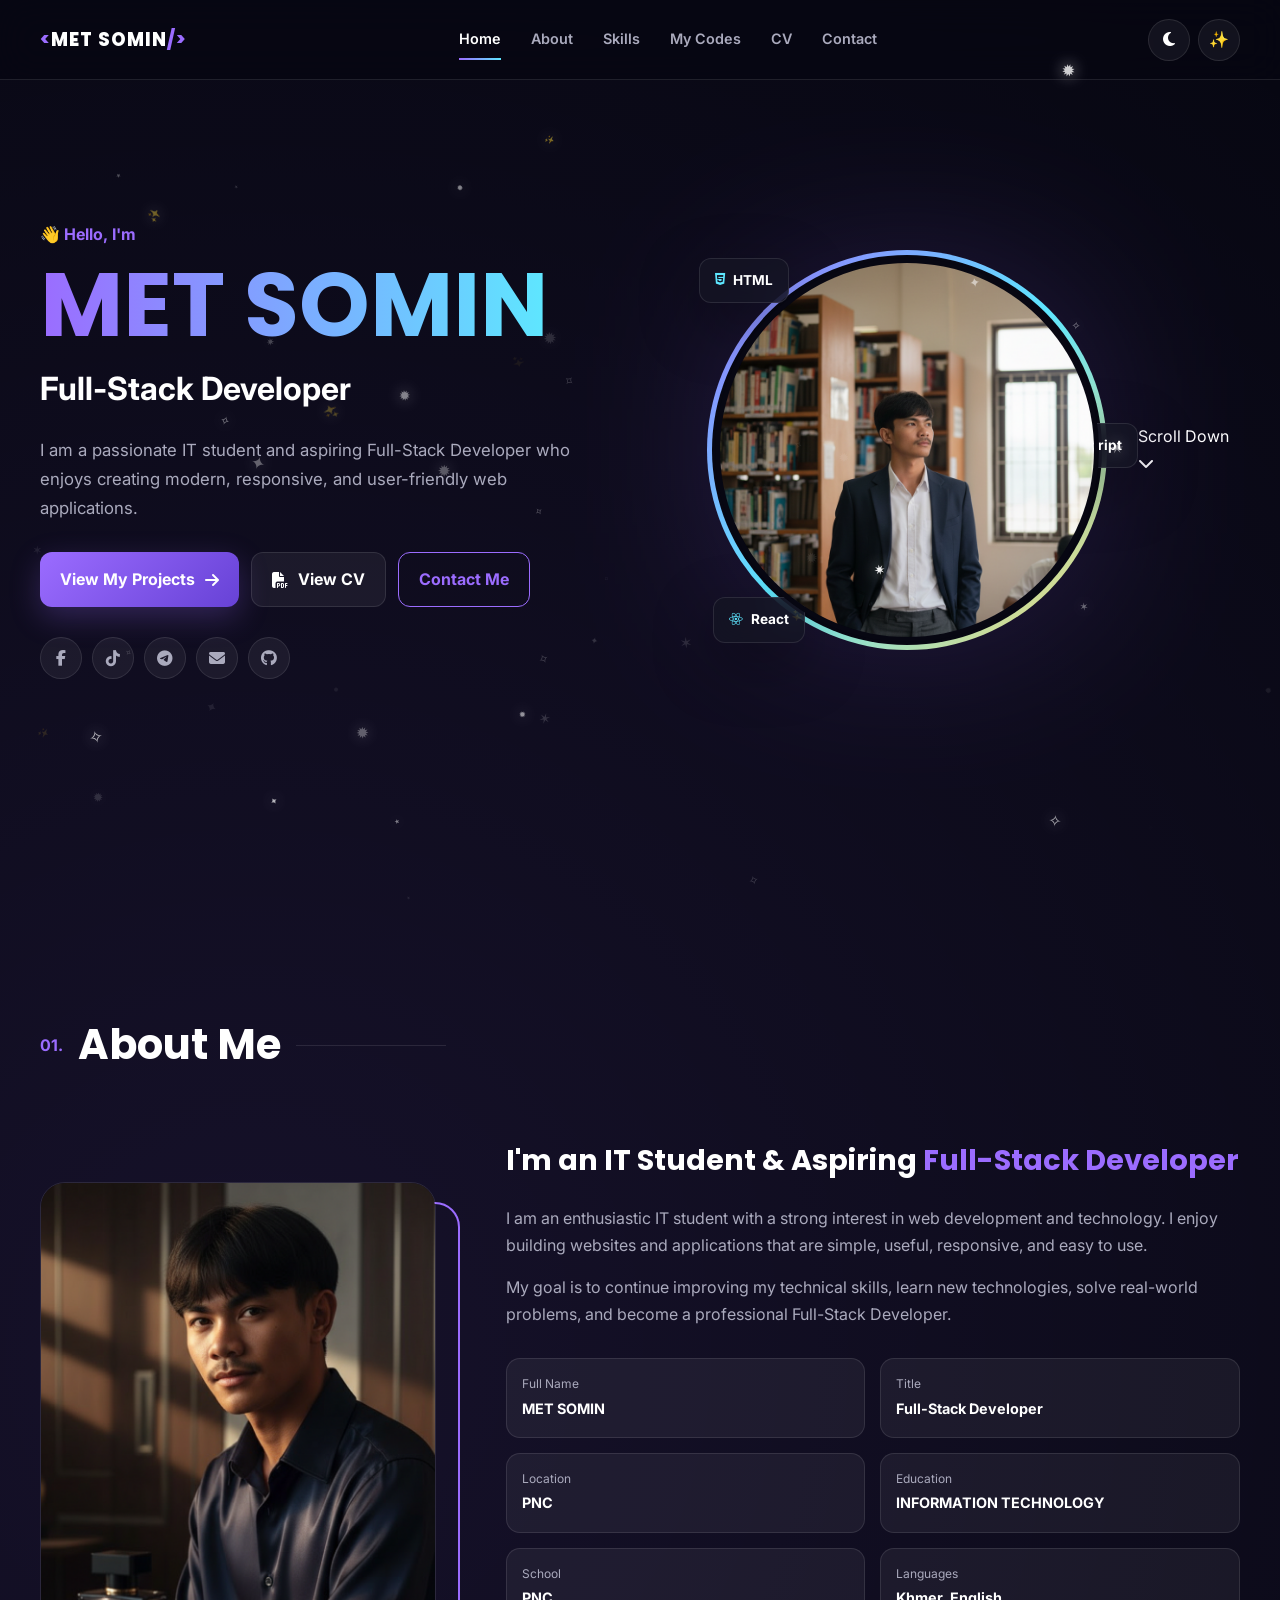
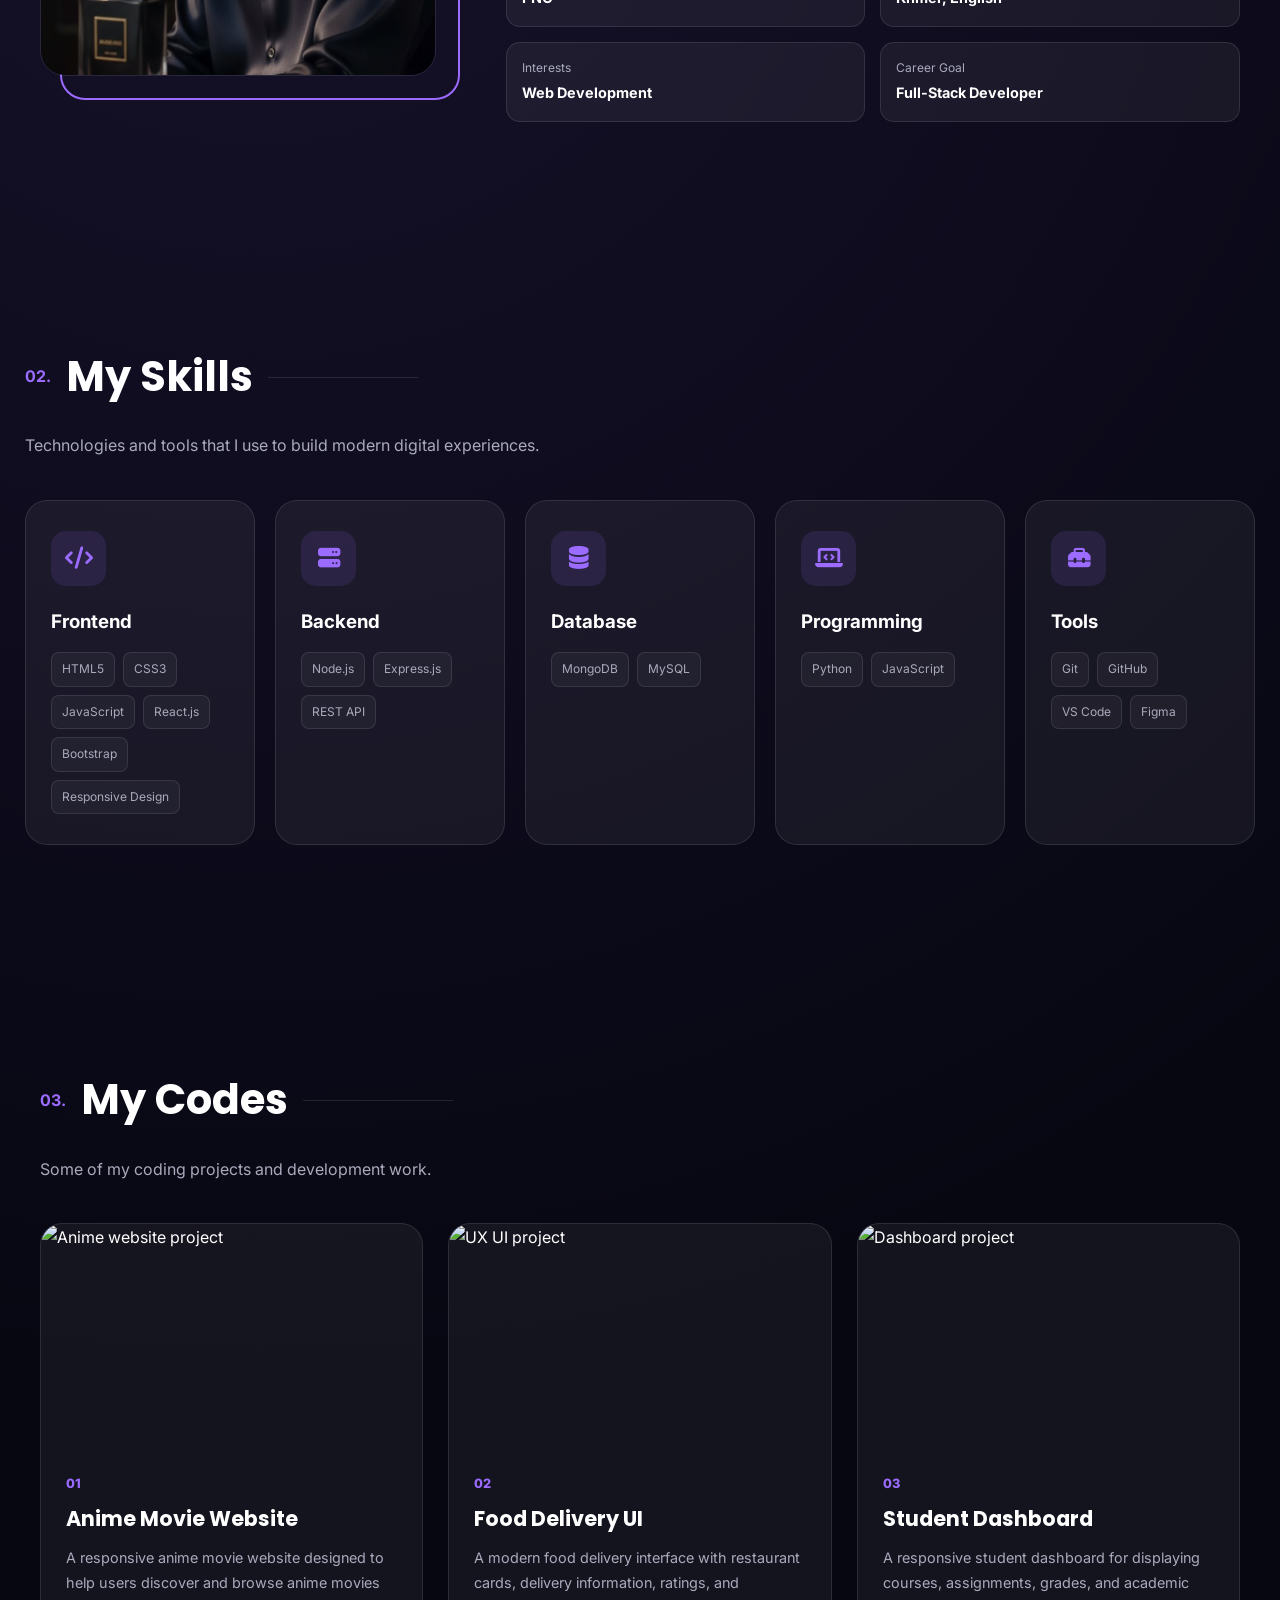
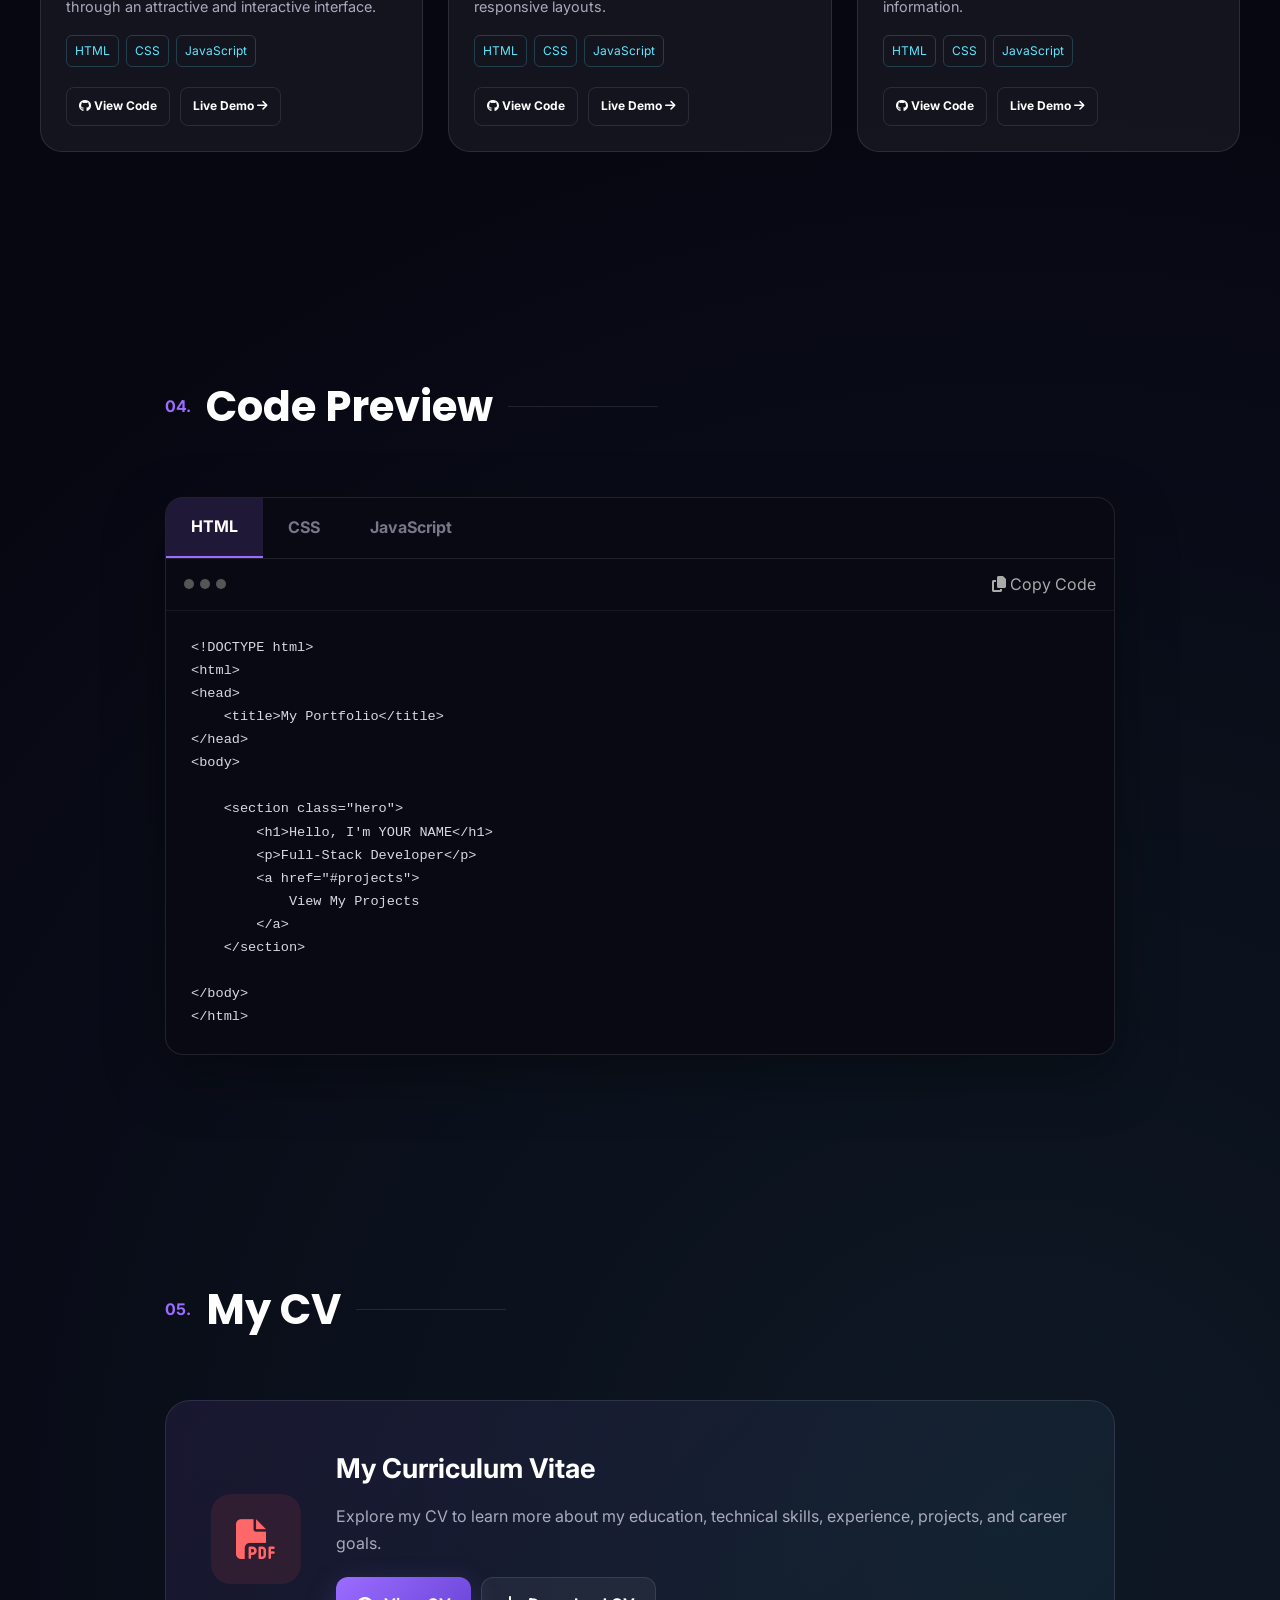
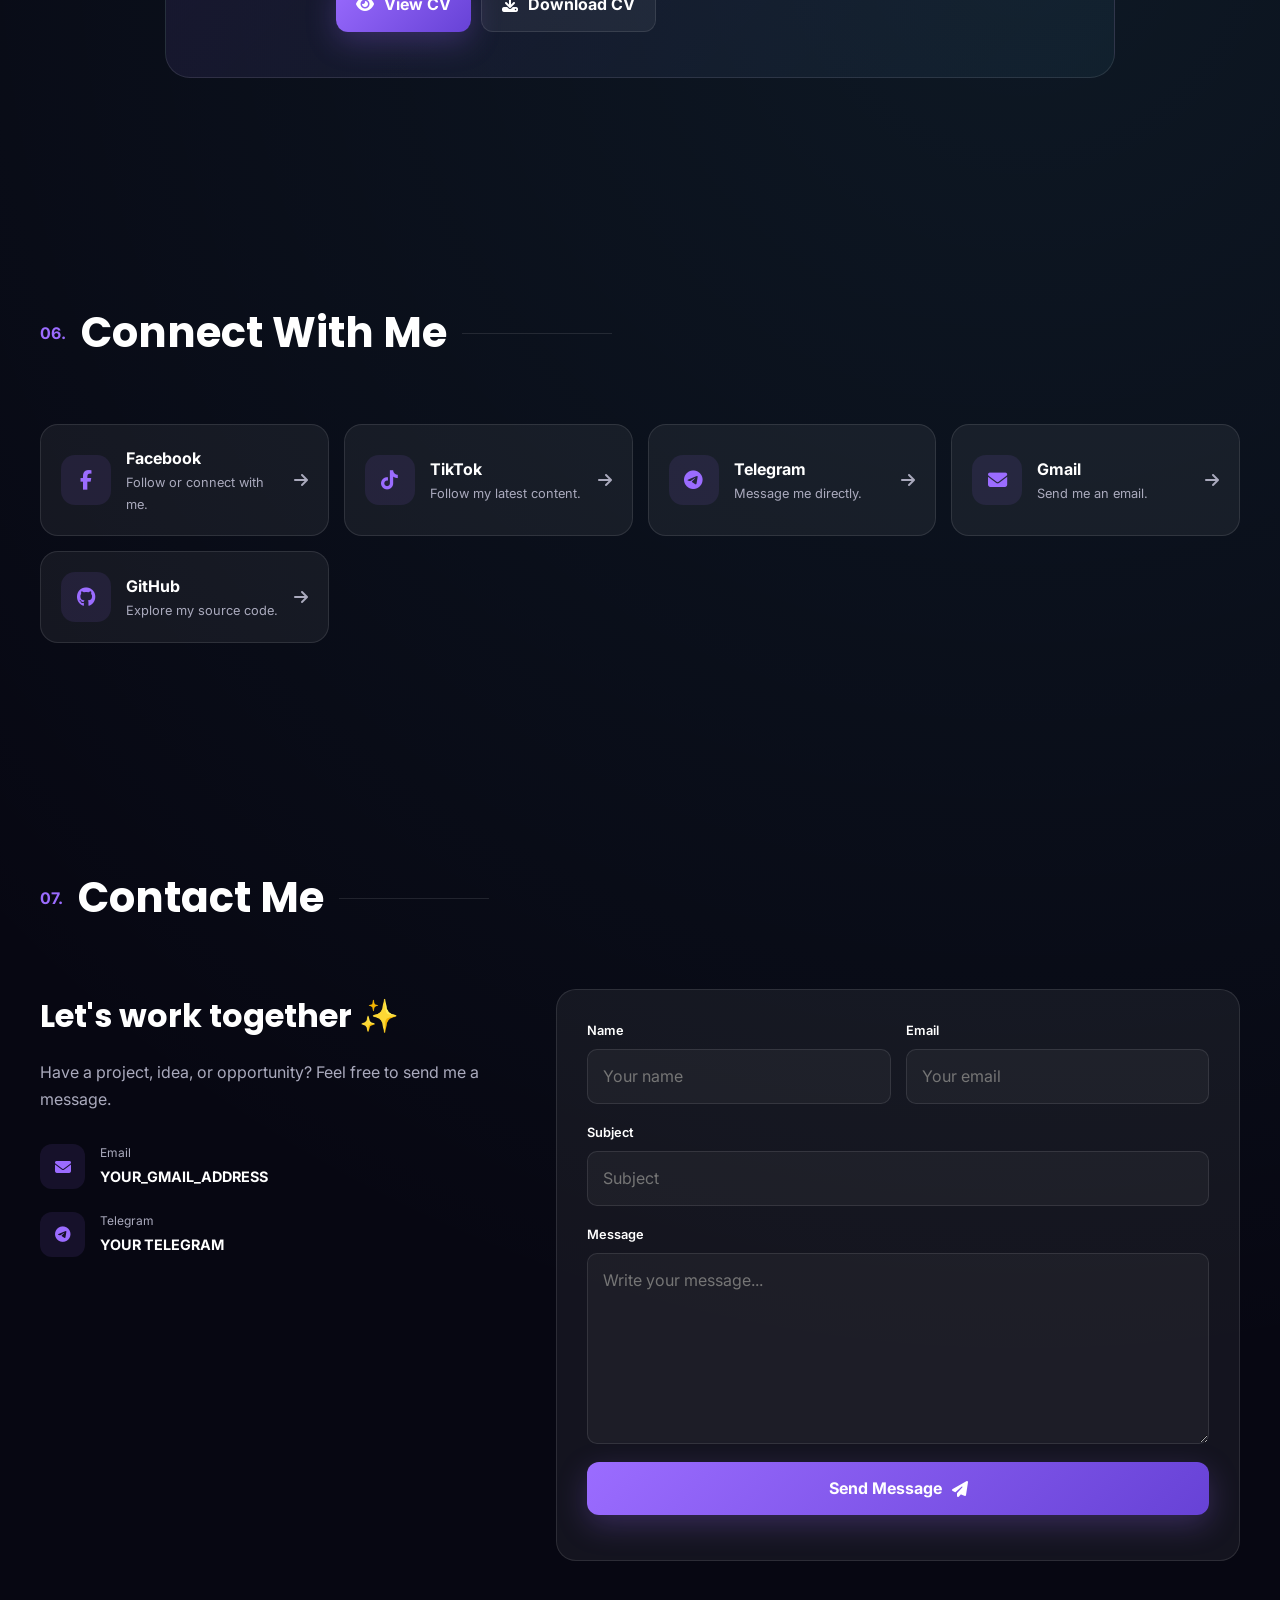
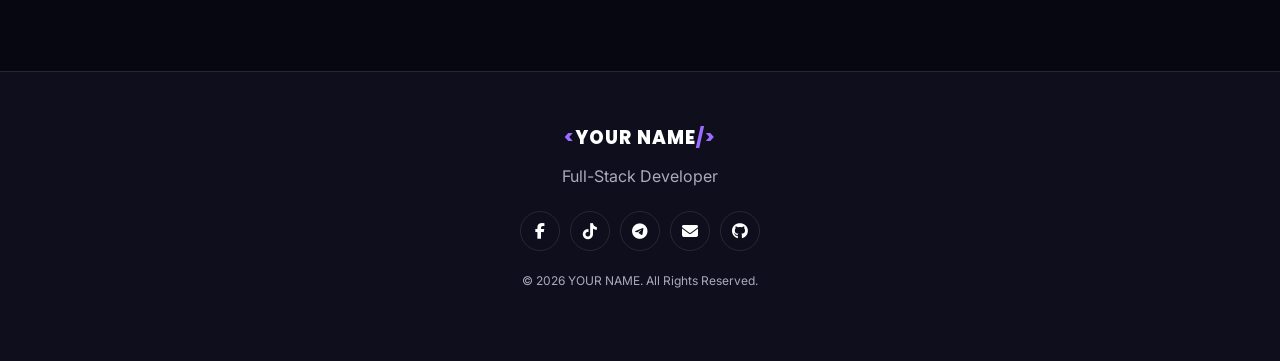
==== commit 058a39ff: "Update index.html" ====
--- a/index.html
+++ b/index.html
@@ -239,12 +239,12 @@
 
                         <div class="info-item">
                             <span>Location</span>
-                            <strong>YOUR LOCATION</strong>
+                            <strong>PNC</strong>
                         </div>
 
                         <div class="info-item">
                             <span>Education</span>
-                            <strong>YOUR EDUCATION</strong>
+                            <strong>INFORMATION TECHNOLOGY</strong>
                         </div>
 
                         <div class="info-item">
